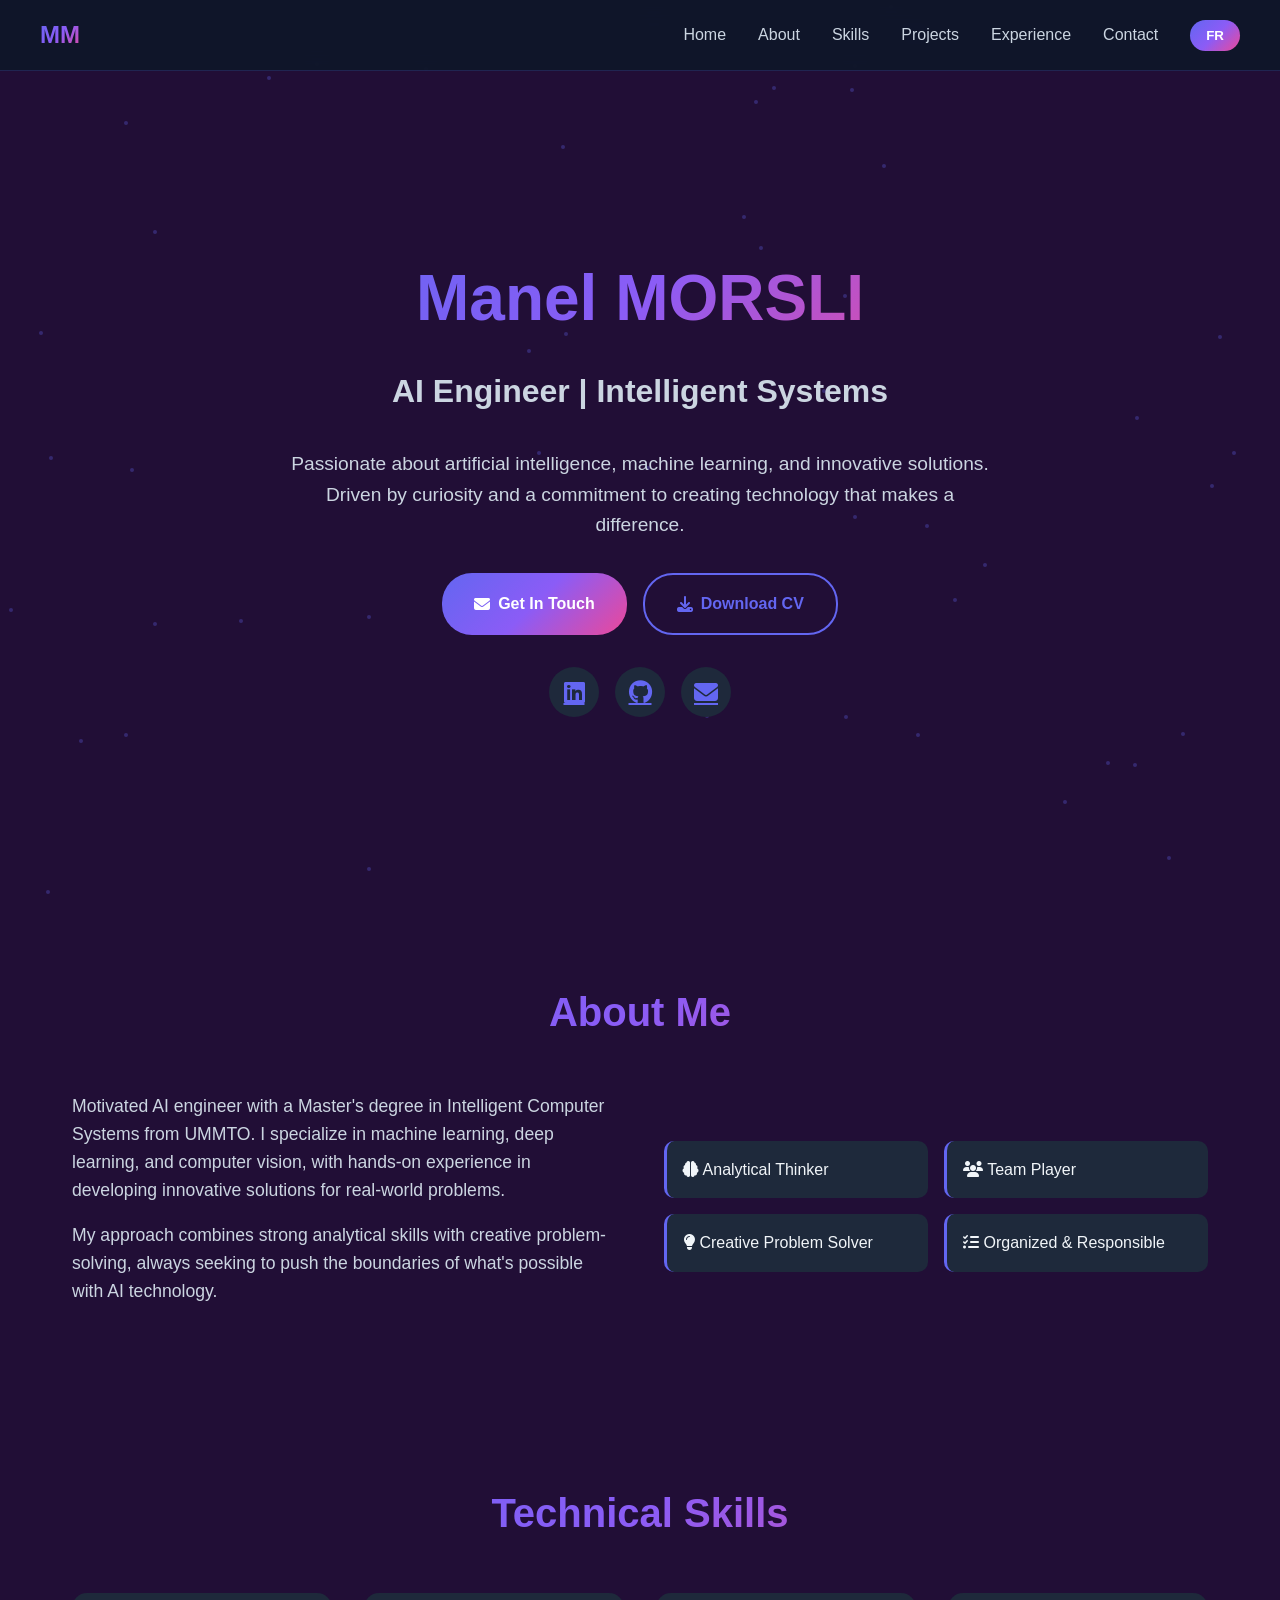
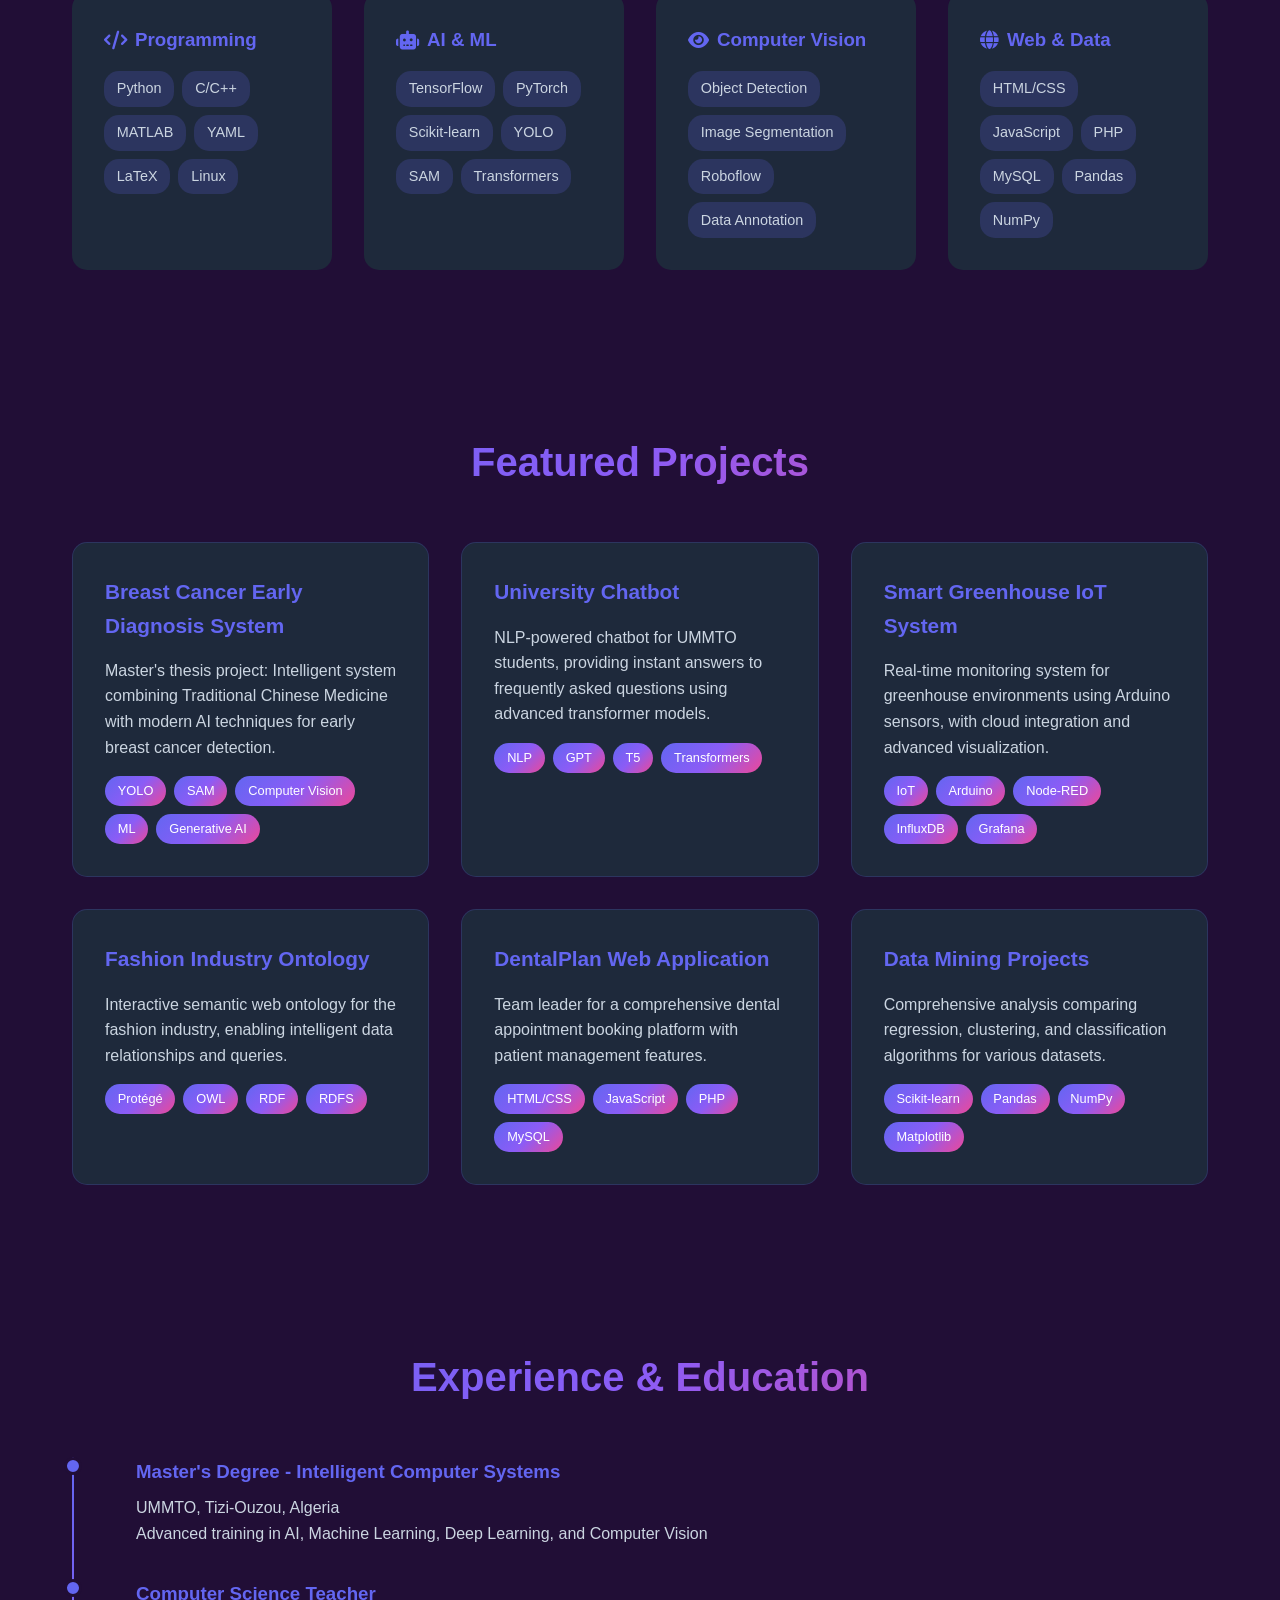
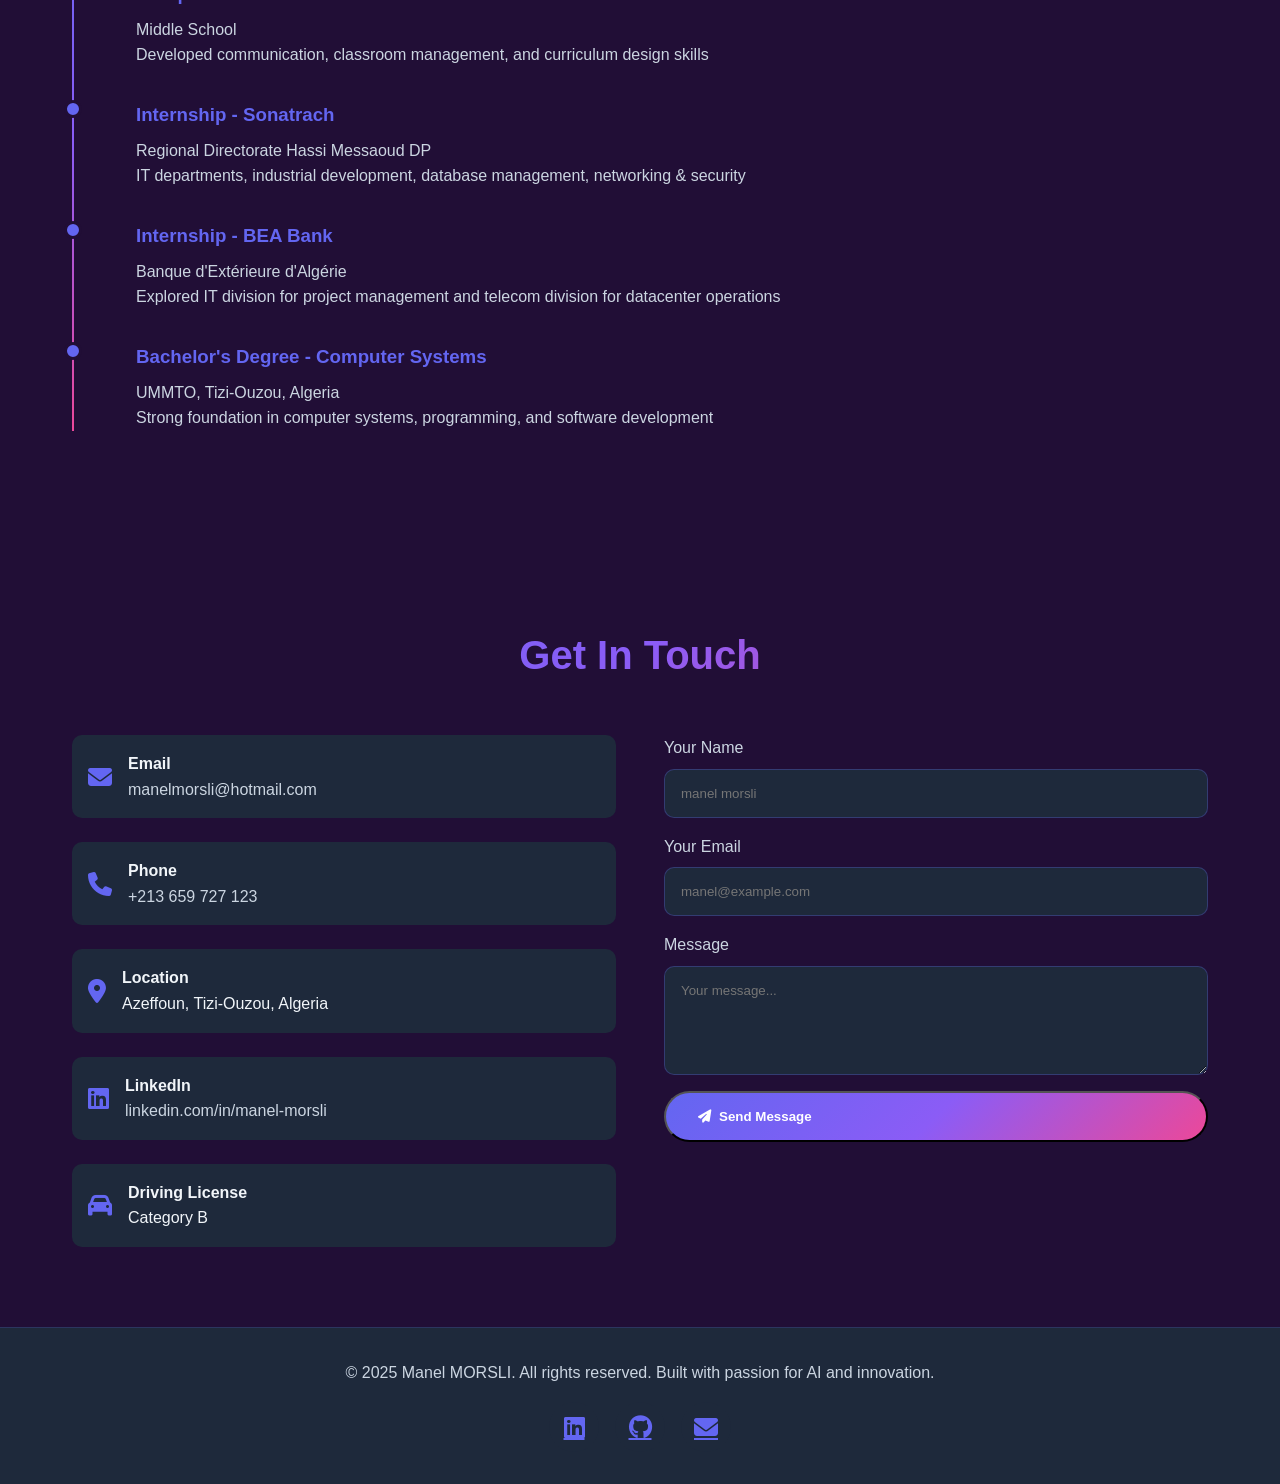
==== index.html @ 5f7b0eb7 "index.html" ====
<!DOCTYPE html>
<html lang="en">
<head>
    <meta charset="UTF-8">
    <meta name="viewport" content="width=device-width, initial-scale=1.0">
    <title>Manel MORSLI - AI Engineer Portfolio</title>
    <link href="https://cdnjs.cloudflare.com/ajax/libs/font-awesome/6.4.0/css/all.min.css" rel="stylesheet">
    <style>
        /* Variables CSS pour les couleurs et animations */
        :root {
            --primary-color: #6366f1;
            --secondary-color: #8b5cf6;
            --accent-color: #ec4899;
            --dark-bg: #210E36;
            --card-bg: #1e293b;
            --text-primary: #f1f5f9;
            --text-secondary: #cbd5e1;
            --gradient: linear-gradient(135deg, var(--primary-color), var(--secondary-color), var(--accent-color));
        }

        /* Reset et styles de base */
        * {
            margin: 0;
            padding: 0;
            box-sizing: border-box;
        }

        body {
            font-family: 'Segoe UI', Tahoma, Geneva, Verdana, sans-serif;
            background: var(--dark-bg);
            color: var(--text-primary);
            line-height: 1.6;
            overflow-x: hidden;
        }

        /* Particules d'arrière-plan animées */
        .particles {
            position: fixed;
            top: 0;
            left: 0;
            width: 100%;
            height: 100%;
            z-index: -1;
            opacity: 0.3;
        }

        .particle {
            position: absolute;
            width: 4px;
            height: 4px;
            background: var(--primary-color);
            border-radius: 50%;
            animation: float 20s infinite;
        }

        @keyframes float {
            0%, 100% { transform: translateY(0) translateX(0); opacity: 0; }
            10% { opacity: 1; }
            90% { opacity: 1; }
            100% { transform: translateY(-100vh) translateX(50px); opacity: 0; }
        }

        /* Navigation */
        nav {
            position: fixed;
            top: 0;
            width: 100%;
            background: rgba(15, 23, 42, 0.95);
            backdrop-filter: blur(10px);
            padding: 1rem 2rem;
            z-index: 1000;
            border-bottom: 1px solid rgba(99, 102, 241, 0.2);
        }

        .nav-container {
            max-width: 1200px;
            margin: 0 auto;
            display: flex;
            justify-content: space-between;
            align-items: center;
        }

        .logo {
            font-size: 1.5rem;
            font-weight: bold;
            background: var(--gradient);
            -webkit-background-clip: text;
            -webkit-text-fill-color: transparent;
            background-clip: text;
        }

        .nav-links {
            display: flex;
            gap: 2rem;
            align-items: center;
        }

        .nav-links a {
            color: var(--text-secondary);
            text-decoration: none;
            transition: color 0.3s;
            font-weight: 500;
        }

        .nav-links a:hover {
            color: var(--primary-color);
        }

        /* Bouton de changement de langue */
        .lang-switch {
            background: var(--gradient);
            border: none;
            padding: 0.5rem 1rem;
            border-radius: 20px;
            color: white;
            cursor: pointer;
            font-weight: bold;
            transition: transform 0.3s, box-shadow 0.3s;
        }

        .lang-switch:hover {
            transform: translateY(-2px);
            box-shadow: 0 5px 15px rgba(99, 102, 241, 0.4);
        }

        /* Section Hero */
        .hero {
            min-height: 100vh;
            display: flex;
            align-items: center;
            justify-content: center;
            padding: 6rem 2rem 2rem;
            position: relative;
        }

        .hero-content {
            max-width: 1200px;
            text-align: center;
            animation: fadeInUp 1s ease-out;
        }

        @keyframes fadeInUp {
            from {
                opacity: 0;
                transform: translateY(30px);
            }
            to {
                opacity: 1;
                transform: translateY(0);
            }
        }

        .hero h1 {
            font-size: 4rem;
            margin-bottom: 1rem;
            background: var(--gradient);
            -webkit-background-clip: text;
            -webkit-text-fill-color: transparent;
            background-clip: text;
        }

        .hero h2 {
            font-size: 2rem;
            color: var(--text-secondary);
            margin-bottom: 2rem;
        }

        .hero-description {
            font-size: 1.2rem;
            color: var(--text-secondary);
            max-width: 700px;
            margin: 0 auto 2rem;
        }

        .cta-buttons {
            display: flex;
            gap: 1rem;
            justify-content: center;
            flex-wrap: wrap;
        }

        .btn {
            padding: 1rem 2rem;
            border-radius: 30px;
            text-decoration: none;
            font-weight: bold;
            transition: all 0.3s;
            display: inline-flex;
            align-items: center;
            gap: 0.5rem;
        }

        .btn-primary {
            background: var(--gradient);
            color: white;
        }

        .btn-primary:hover {
            transform: translateY(-3px);
            box-shadow: 0 10px 25px rgba(99, 102, 241, 0.4);
        }

        .btn-secondary {
            border: 2px solid var(--primary-color);
            color: var(--primary-color);
        }

        .btn-secondary:hover {
            background: var(--primary-color);
            color: white;
        }

        .social-links {
            margin-top: 2rem;
            display: flex;
            gap: 1rem;
            justify-content: center;
        }

        .social-links a {
            width: 50px;
            height: 50px;
            border-radius: 50%;
            background: var(--card-bg);
            display: flex;
            align-items: center;
            justify-content: center;
            color: var(--primary-color);
            transition: all 0.3s;
            font-size: 1.5rem;
        }

        .social-links a:hover {
            background: var(--gradient);
            color: white;
            transform: translateY(-5px);
        }

        /* Sections communes */
        section {
            padding: 5rem 2rem;
            max-width: 1200px;
            margin: 0 auto;
        }

        .section-title {
            font-size: 2.5rem;
            margin-bottom: 3rem;
            text-align: center;
            background: var(--gradient);
            -webkit-background-clip: text;
            -webkit-text-fill-color: transparent;
            background-clip: text;
        }

        /* Section À propos */
        .about-content {
            display: grid;
            grid-template-columns: 1fr 1fr;
            gap: 3rem;
            align-items: center;
        }

        .about-text p {
            color: var(--text-secondary);
            margin-bottom: 1rem;
            font-size: 1.1rem;
        }

        .strengths-grid {
            display: grid;
            grid-template-columns: repeat(2, 1fr);
            gap: 1rem;
        }

        .strength-item {
            background: var(--card-bg);
            padding: 1rem;
            border-radius: 10px;
            border-left: 3px solid var(--primary-color);
            transition: all 0.3s;
        }

        .strength-item:hover {
            transform: translateX(10px);
            border-left-color: var(--accent-color);
        }

        /* Section Compétences */
        .skills-container {
            display: grid;
            grid-template-columns: repeat(auto-fit, minmax(250px, 1fr));
            gap: 2rem;
        }

        .skill-category {
            background: var(--card-bg);
            padding: 2rem;
            border-radius: 15px;
            transition: all 0.3s;
        }

        .skill-category:hover {
            transform: translateY(-10px);
            box-shadow: 0 10px 30px rgba(99, 102, 241, 0.3);
        }

        .skill-category h3 {
            color: var(--primary-color);
            margin-bottom: 1rem;
            display: flex;
            align-items: center;
            gap: 0.5rem;
        }

        .skill-list {
            display: flex;
            flex-wrap: wrap;
            gap: 0.5rem;
        }

        .skill-tag {
            background: rgba(99, 102, 241, 0.2);
            padding: 0.4rem 0.8rem;
            border-radius: 15px;
            font-size: 0.9rem;
            color: var(--text-secondary);
        }

        /* Section Projets */
        .projects-grid {
            display: grid;
            grid-template-columns: repeat(auto-fit, minmax(350px, 1fr));
            gap: 2rem;
        }

        .project-card {
            background: var(--card-bg);
            border-radius: 15px;
            padding: 2rem;
            transition: all 0.3s;
            border: 1px solid rgba(99, 102, 241, 0.2);
        }

        .project-card:hover {
            transform: translateY(-10px);
            box-shadow: 0 15px 40px rgba(99, 102, 241, 0.3);
            border-color: var(--primary-color);
        }

        .project-card h3 {
            color: var(--primary-color);
            margin-bottom: 1rem;
            font-size: 1.3rem;
        }

        .project-card p {
            color: var(--text-secondary);
            margin-bottom: 1rem;
        }

        .project-tags {
            display: flex;
            flex-wrap: wrap;
            gap: 0.5rem;
            margin-top: 1rem;
        }

        .project-tag {
            background: var(--gradient);
            padding: 0.3rem 0.8rem;
            border-radius: 15px;
            font-size: 0.8rem;
            color: white;
        }

        /* Section Expérience */
        .timeline {
            position: relative;
            padding-left: 2rem;
        }

        .timeline::before {
            content: '';
            position: absolute;
            left: 0;
            top: 0;
            height: 100%;
            width: 2px;
            background: var(--gradient);
        }

        .timeline-item {
            position: relative;
            margin-bottom: 2rem;
            padding-left: 2rem;
        }

        .timeline-item::before {
            content: '';
            position: absolute;
            left: -2.5rem;
            top: 0;
            width: 12px;
            height: 12px;
            border-radius: 50%;
            background: var(--primary-color);
            border: 3px solid var(--dark-bg);
        }

        .timeline-item h3 {
            color: var(--primary-color);
            margin-bottom: 0.5rem;
        }

        .timeline-item p {
            color: var(--text-secondary);
        }

        /* Section Contact */
        .contact-content {
            display: grid;
            grid-template-columns: 1fr 1fr;
            gap: 3rem;
        }

        .contact-info {
            display: flex;
            flex-direction: column;
            gap: 1.5rem;
        }

        .contact-item {
            display: flex;
            align-items: center;
            gap: 1rem;
            padding: 1rem;
            background: var(--card-bg);
            border-radius: 10px;
            transition: all 0.3s;
        }

        .contact-item:hover {
            transform: translateX(10px);
            background: rgba(99, 102, 241, 0.2);
        }

        .contact-item i {
            font-size: 1.5rem;
            color: var(--primary-color);
        }

        .contact-item a {
            color: var(--text-secondary);
            text-decoration: none;
        }

        .contact-form {
            display: flex;
            flex-direction: column;
            gap: 1rem;
        }

        .form-group {
            display: flex;
            flex-direction: column;
            gap: 0.5rem;
        }

        .form-group label {
            color: var(--text-secondary);
        }

        .form-group input,
        .form-group textarea {
            padding: 1rem;
            border-radius: 10px;
            border: 1px solid rgba(99, 102, 241, 0.3);
            background: var(--card-bg);
            color: var(--text-primary);
            font-family: inherit;
        }

        .form-group input:focus,
        .form-group textarea:focus {
            outline: none;
            border-color: var(--primary-color);
        }

        /* Footer */
        footer {
            background: var(--card-bg);
            padding: 2rem;
            text-align: center;
            color: var(--text-secondary);
            border-top: 1px solid rgba(99, 102, 241, 0.2);
        }

        /* Responsive */
        @media (max-width: 768px) {
            .hero h1 {
                font-size: 2.5rem;
            }

            .hero h2 {
                font-size: 1.5rem;
            }

            .about-content,
            .contact-content {
                grid-template-columns: 1fr;
            }

            .nav-links {
                display: none;
            }

            .projects-grid {
                grid-template-columns: 1fr;
            }

            .strengths-grid {
                grid-template-columns: 1fr;
            }
        }

        /* Animation de scroll */
        .fade-in {
            opacity: 0;
            transform: translateY(20px);
            transition: opacity 0.6s, transform 0.6s;
        }

        .fade-in.visible {
            opacity: 1;
            transform: translateY(0);
        }
    </style>
</head>
<body>
    <!-- Particules d'arrière-plan -->
    <div class="particles" id="particles"></div>

    <!-- Navigation -->
    <nav>
        <div class="nav-container">
            <div class="logo">MM</div>
            <div class="nav-links">
                <a href="#home" data-en="Home" data-fr="Accueil">Home</a>
                <a href="#about" data-en="About" data-fr="À propos">About</a>
                <a href="#skills" data-en="Skills" data-fr="Compétences">Skills</a>
                <a href="#projects" data-en="Projects" data-fr="Projets">Projects</a>
                <a href="#experience" data-en="Experience" data-fr="Expérience">Experience</a>
                <a href="#contact" data-en="Contact" data-fr="Contact">Contact</a>
                <button class="lang-switch" onclick="toggleLanguage()">FR</button>
            </div>
        </div>
    </nav>

    <!-- Section Hero -->
    <section class="hero" id="home">
        <div class="hero-content">
            <h1>Manel MORSLI</h1>
            <h2 data-en="AI Engineer | Intelligent Systems" data-fr="Ingénieure IA | Systèmes Intelligents">AI Engineer | Intelligent Systems</h2>
            <p class="hero-description" data-en="Passionate about artificial intelligence, machine learning, and innovative solutions. Driven by curiosity and a commitment to creating technology that makes a difference." data-fr="Passionnée par l'intelligence artificielle, l'apprentissage automatique et les solutions innovantes. Animée par la curiosité et l'engagement à créer une technologie qui fait la différence.">
                Passionate about artificial intelligence, machine learning, and innovative solutions. Driven by curiosity and a commitment to creating technology that makes a difference.
            </p>
            <div class="cta-buttons">
                <a href="#contact" class="btn btn-primary">
                    <i class="fas fa-envelope"></i>
                    <span data-en="Get In Touch" data-fr="Me Contacter">Get In Touch</span>
                </a>
                <a id="cv-download-btn" href="https://github.com/manelmorsli/manelmorsli.github.io/raw/main/Manel_MORSLI_En.pdf" target="_blank" class="btn btn-secondary" rel="noopener">
                    <i class="fas fa-download"></i>
                    <span data-en="Download CV" data-fr="Télécharger CV">Download CV</span>
                </a>
            </div>
            <div class="social-links">
                <a href="https://www.linkedin.com/in/manel-morsli" target="_blank"><i class="fab fa-linkedin"></i></a>
                <a href="https://github.com/manelmorsli" target="_blank"><i class="fab fa-github"></i></a>
                <a href="mailto:manelmorsli@hotmail.com"><i class="fas fa-envelope"></i></a>
            </div>
        </div>
    </section>

    <!-- Section À propos -->
    <section id="about" class="fade-in">
        <h2 class="section-title" data-en="About Me" data-fr="À Propos">About Me</h2>
        <div class="about-content">
            <div class="about-text">
                <p data-en="Motivated AI engineer with a Master's degree in Intelligent Computer Systems from UMMTO. I specialize in machine learning, deep learning, and computer vision, with hands-on experience in developing innovative solutions for real-world problems." data-fr="Ingénieure IA motivée avec un Master en Systèmes Informatiques Intelligents de l'UMMTO. Je me spécialise dans l'apprentissage automatique, l'apprentissage profond et la vision par ordinateur, avec une expérience pratique dans le développement de solutions innovantes pour des problèmes réels.">
                    Motivated AI engineer with a Master's degree in Intelligent Computer Systems from UMMTO. I specialize in machine learning, deep learning, and computer vision, with hands-on experience in developing innovative solutions for real-world problems.
                </p>
                <p data-en="My approach combines strong analytical skills with creative problem-solving, always seeking to push the boundaries of what's possible with AI technology." data-fr="Mon approche combine de solides compétences analytiques avec une résolution créative de problèmes, cherchant toujours à repousser les limites du possible avec la technologie IA.">
                    My approach combines strong analytical skills with creative problem-solving, always seeking to push the boundaries of what's possible with AI technology.
                </p>
            </div>
            <div class="strengths-grid">
                <div class="strength-item">
                    <i class="fas fa-brain"></i>
                    <span data-en="Analytical Thinker" data-fr="Pensée Analytique">Analytical Thinker</span>
                </div>
                <div class="strength-item">
                    <i class="fas fa-users"></i>
                    <span data-en="Team Player" data-fr="Esprit d'Équipe">Team Player</span>
                </div>
                <div class="strength-item">
                    <i class="fas fa-lightbulb"></i>
                    <span data-en="Creative Problem Solver" data-fr="Résolution Créative">Creative Problem Solver</span>
                </div>
                <div class="strength-item">
                    <i class="fas fa-tasks"></i>
                    <span data-en="Organized & Responsible" data-fr="Organisée & Responsable">Organized & Responsible</span>
                </div>
            </div>
        </div>
    </section>

    <!-- Section Compétences -->
    <section id="skills" class="fade-in">
        <h2 class="section-title" data-en="Technical Skills" data-fr="Compétences Techniques">Technical Skills</h2>
        <div class="skills-container">
            <div class="skill-category">
                <h3><i class="fas fa-code"></i> <span data-en="Programming" data-fr="Programmation">Programming</span></h3>
                <div class="skill-list">
                    <span class="skill-tag">Python</span>
                    <span class="skill-tag">C/C++</span>
                    <span class="skill-tag">MATLAB</span>
                    <span class="skill-tag">YAML</span>
                    <span class="skill-tag">LaTeX</span>
                    <span class="skill-tag">Linux</span>
                </div>
            </div>
            <div class="skill-category">
                <h3><i class="fas fa-robot"></i> <span data-en="AI & ML" data-fr="IA & ML">AI & ML</span></h3>
                <div class="skill-list">
                    <span class="skill-tag">TensorFlow</span>
                    <span class="skill-tag">PyTorch</span>
                    <span class="skill-tag">Scikit-learn</span>
                    <span class="skill-tag">YOLO</span>
                    <span class="skill-tag">SAM</span>
                    <span class="skill-tag">Transformers</span>
                </div>
            </div>
            <div class="skill-category">
                <h3><i class="fas fa-eye"></i> <span data-en="Computer Vision" data-fr="Vision par Ordinateur">Computer Vision</span></h3>
                <div class="skill-list">
                    <span class="skill-tag">Object Detection</span>
                    <span class="skill-tag">Image Segmentation</span>
                    <span class="skill-tag">Roboflow</span>
                    <span class="skill-tag">Data Annotation</span>
                </div>
            </div>
            <div class="skill-category">
                <h3><i class="fas fa-globe"></i> <span data-en="Web & Data" data-fr="Web & Données">Web & Data</span></h3>
                <div class="skill-list">
                    <span class="skill-tag">HTML/CSS</span>
                    <span class="skill-tag">JavaScript</span>
                    <span class="skill-tag">PHP</span>
                    <span class="skill-tag">MySQL</span>
                    <span class="skill-tag">Pandas</span>
                    <span class="skill-tag">NumPy</span>
                </div>
            </div>
        </div>
    </section>

    <!-- Section Projets -->
    <section id="projects" class="fade-in">
        <h2 class="section-title" data-en="Featured Projects" data-fr="Projets Principaux">Featured Projects</h2>
        <div class="projects-grid">
            <div class="project-card">
                <h3 data-en="Breast Cancer Early Diagnosis System" data-fr="Système de Diagnostic Précoce du Cancer du Sein">Breast Cancer Early Diagnosis System</h3>
                <p data-en="Master's thesis project: Intelligent system combining Traditional Chinese Medicine with modern AI techniques for early breast cancer detection." data-fr="Projet de thèse de Master : Système intelligent combinant la médecine traditionnelle chinoise avec des techniques d'IA modernes pour la détection précoce du cancer du sein.">
                    Master's thesis project: Intelligent system combining Traditional Chinese Medicine with modern AI techniques for early breast cancer detection.
                </p>
                <div class="project-tags">
                    <span class="project-tag">YOLO</span>
                    <span class="project-tag">SAM</span>
                    <span class="project-tag">Computer Vision</span>
                    <span class="project-tag">ML</span>
                    <span class="project-tag">Generative AI</span>
                </div>
            </div>
            <div class="project-card">
                <h3 data-en="University Chatbot" data-fr="Chatbot Universitaire">University Chatbot</h3>
                <p data-en="NLP-powered chatbot for UMMTO students, providing instant answers to frequently asked questions using advanced transformer models." data-fr="Chatbot alimenté par NLP pour les étudiants UMMTO, fournissant des réponses instantanées aux questions fréquentes en utilisant des modèles transformer avancés.">
                    NLP-powered chatbot for UMMTO students, providing instant answers to frequently asked questions using advanced transformer models.
                </p>
                <div class="project-tags">
                    <span class="project-tag">NLP</span>
                    <span class="project-tag">GPT</span>
                    <span class="project-tag">T5</span>
                    <span class="project-tag">Transformers</span>
                </div>
            </div>
            <div class="project-card">
                <h3 data-en="Smart Greenhouse IoT System" data-fr="Système IoT de Serre Intelligente">Smart Greenhouse IoT System</h3>
                <p data-en="Real-time monitoring system for greenhouse environments using Arduino sensors, with cloud integration and advanced visualization." data-fr="Système de surveillance en temps réel pour les environnements de serre utilisant des capteurs Arduino, avec intégration cloud et visualisation avancée.">
                    Real-time monitoring system for greenhouse environments using Arduino sensors, with cloud integration and advanced visualization.
                </p>
                <div class="project-tags">
                    <span class="project-tag">IoT</span>
                    <span class="project-tag">Arduino</span>
                    <span class="project-tag">Node-RED</span>
                    <span class="project-tag">InfluxDB</span>
                    <span class="project-tag">Grafana</span>
                </div>
            </div>
            <div class="project-card">
                <h3 data-en="Fashion Industry Ontology" data-fr="Ontologie de l'Industrie de la Mode">Fashion Industry Ontology</h3>
                <p data-en="Interactive semantic web ontology for the fashion industry, enabling intelligent data relationships and queries." data-fr="Ontologie web sémantique interactive pour l'industrie de la mode, permettant des relations et requêtes de données intelligentes.">
                    Interactive semantic web ontology for the fashion industry, enabling intelligent data relationships and queries.
                </p>
                <div class="project-tags">
                    <span class="project-tag">Protégé</span>
                    <span class="project-tag">OWL</span>
                    <span class="project-tag">RDF</span>
                    <span class="project-tag">RDFS</span>
                </div>
            </div>
            <div class="project-card">
                <h3 data-en="DentalPlan Web Application" data-fr="Application Web DentalPlan">DentalPlan Web Application</h3>
                <p data-en="Team leader for a comprehensive dental appointment booking platform with patient management features." data-fr="Chef d'équipe pour une plateforme complète de réservation de rendez-vous dentaires avec fonctionnalités de gestion des patients.">
                    Team leader for a comprehensive dental appointment booking platform with patient management features.
                </p>
                <div class="project-tags">
                    <span class="project-tag">HTML/CSS</span>
                    <span class="project-tag">JavaScript</span>
                    <span class="project-tag">PHP</span>
                    <span class="project-tag">MySQL</span>
                </div>
            </div>
            <div class="project-card">
                <h3 data-en="Data Mining Projects" data-fr="Projets de Data Mining">Data Mining Projects</h3>
                <p data-en="Comprehensive analysis comparing regression, clustering, and classification algorithms for various datasets." data-fr="Analyse complète comparant les algorithmes de régression, clustering et classification pour divers ensembles de données.">
                    Comprehensive analysis comparing regression, clustering, and classification algorithms for various datasets.
                </p>
                <div class="project-tags">
                    <span class="project-tag">Scikit-learn</span>
                    <span class="project-tag">Pandas</span>
                    <span class="project-tag">NumPy</span>
                    <span class="project-tag">Matplotlib</span>
                </div>
            </div>
        </div>
    </section>

    <!-- Section Expérience -->
    <section id="experience" class="fade-in">
        <h2 class="section-title" data-en="Experience & Education" data-fr="Expérience & Formation">Experience & Education</h2>
        <div class="timeline">
            <div class="timeline-item">
                <h3 data-en="Master's Degree - Intelligent Computer Systems" data-fr="Master - Systèmes Informatiques Intelligents">Master's Degree - Intelligent Computer Systems</h3>
                <p>UMMTO, Tizi-Ouzou, Algeria</p>
                <p data-en="Advanced training in AI, Machine Learning, Deep Learning, and Computer Vision" data-fr="Formation avancée en IA, Machine Learning, Deep Learning et Vision par Ordinateur">Advanced training in AI, Machine Learning, Deep Learning, and Computer Vision</p>
            </div>
            <div class="timeline-item">
                <h3 data-en="Computer Science Teacher" data-fr="Professeure d'Informatique">Computer Science Teacher</h3>
                <p data-en="Middle School" data-fr="Collège">Middle School</p>
                <p data-en="Developed communication, classroom management, and curriculum design skills" data-fr="Développement des compétences en communication, gestion de classe et conception de programmes">Developed communication, classroom management, and curriculum design skills</p>
            </div>
            <div class="timeline-item">
                <h3 data-en="Internship - Sonatrach" data-fr="Stage - Sonatrach">Internship - Sonatrach</h3>
                <p data-en="Regional Directorate Hassi Messaoud DP" data-fr="Direction Régionale Hassi Messaoud DP">Regional Directorate Hassi Messaoud DP</p>
                <p data-en="IT departments, industrial development, database management, networking & security" data-fr="Départements IT, développement industriel, gestion de bases de données, réseaux et sécurité">IT departments, industrial development, database management, networking & security</p>
            </div>
            <div class="timeline-item">
                <h3 data-en="Internship - BEA Bank" data-fr="Stage - Banque BEA">Internship - BEA Bank</h3>
                <p data-en="Banque d'Extérieure d'Algérie" data-fr="Banque d'Extérieure d'Algérie">Banque d'Extérieure d'Algérie</p>
                <p data-en="Explored IT division for project management and telecom division for datacenter operations" data-fr="Exploration de la division IT pour la gestion de projets et de la division télécom pour les opérations datacenter">Explored IT division for project management and telecom division for datacenter operations</p>
            </div>
            <div class="timeline-item">
                <h3 data-en="Bachelor's Degree - Computer Systems" data-fr="Licence - Systèmes Informatiques">Bachelor's Degree - Computer Systems</h3>
                <p>UMMTO, Tizi-Ouzou, Algeria</p>
                <p data-en="Strong foundation in computer systems, programming, and software development" data-fr="Solide formation en systèmes informatiques, programmation et développement logiciel">Strong foundation in computer systems, programming, and software development</p>
            </div>
        </div>
    </section>

    <!-- Section Contact -->
    <section id="contact" class="fade-in">
        <h2 class="section-title" data-en="Get In Touch" data-fr="Contactez-Moi">Get In Touch</h2>
        <div class="contact-content">
            <div class="contact-info">
                <div class="contact-item">
                    <i class="fas fa-envelope"></i>
                    <div>
                        <h4 data-en="Email" data-fr="Email">Email</h4>
                        <a href="mailto:manelmorsli@hotmail.com">manelmorsli@hotmail.com</a>
                    </div>
                </div>
                <div class="contact-item">
                    <i class="fas fa-phone"></i>
                    <div>
                        <h4 data-en="Phone" data-fr="Téléphone">Phone</h4>
                        <a href="tel:+213659727123">+213 659 727 123</a>
                    </div>
                </div>
                <div class="contact-item">
                    <i class="fas fa-map-marker-alt"></i>
                    <div>
                        <h4 data-en="Location" data-fr="Localisation">Location</h4>
                        <p>Azeffoun, Tizi-Ouzou, Algeria</p>
                    </div>
                </div>
                <div class="contact-item">
                    <i class="fab fa-linkedin"></i>
                    <div>
                        <h4>LinkedIn</h4>
                        <a href="https://www.linkedin.com/in/manel-morsli" target="_blank">linkedin.com/in/manel-morsli</a>
                    </div>
                </div>
                <div class="contact-item">
                    <i class="fas fa-car"></i>
                    <div>
                        <h4 data-en="Driving License" data-fr="Permis de Conduire">Driving License</h4>
                        <p data-en="Category B" data-fr="Catégorie B">Category B</p>
                    </div>
                </div>
            </div>
            <div class="contact-form">
                <div class="form-group">
                    <label for="name" data-en="Your Name" data-fr="Votre Nom">Your Name</label>
                    <input type="text" id="name" placeholder="manel morsli">
                </div>
                <div class="form-group">
                    <label for="email" data-en="Your Email" data-fr="Votre Email">Your Email</label>
                    <input type="email" id="email" placeholder="manel@example.com">
                </div>
                <div class="form-group">
                    <label for="message" data-en="Message" data-fr="Message">Message</label>
                    <textarea id="message" rows="5" placeholder="Your message..."></textarea>
                </div>
                <button class="btn btn-primary" onclick="sendMessage()">
                    <i class="fas fa-paper-plane"></i>
                    <span data-en="Send Message" data-fr="Envoyer">Send Message</span>
                </button>
            </div>
        </div>
    </section>

    <!-- Footer -->
    <footer>
        <p data-en="© 2025 Manel MORSLI. All rights reserved." data-fr="© 2025 Manel MORSLI. Tous droits réservés.">
            © 2025 Manel MORSLI. All rights reserved. Built with passion for AI and innovation.
        </p>
        <div class="social-links" style="margin-top: 1rem;">
            <a href="https://www.linkedin.com/in/manel-morsli" target="_blank"><i class="fab fa-linkedin"></i></a>
            <a href="https://github.com/manelmorsli" target="_blank"><i class="fab fa-github"></i></a>
            <a href="mailto:manelmorsli@hotmail.com"><i class="fas fa-envelope"></i></a>
        </div>
    </footer>

    <script>
        // Variable pour stocker la langue actuelle (EN par défaut)
        let currentLang = 'en';

        // Fonction pour créer les particules animées en arrière-plan
        function createParticles() {
            const particlesContainer = document.getElementById('particles');
            const particleCount = 50; // Nombre de particules

            for (let i = 0; i < particleCount; i++) {
                const particle = document.createElement('div');
                particle.className = 'particle';
                
                // Position aléatoire sur l'écran
                particle.style.left = Math.random() * 100 + '%';
                particle.style.top = Math.random() * 100 + '%';
                
                // Délai d'animation aléatoire pour un effet plus naturel
                particle.style.animationDelay = Math.random() * 20 + 's';
                particle.style.animationDuration = (15 + Math.random() * 10) + 's';
                
                particlesContainer.appendChild(particle);
            }
        }

        // Fonction pour basculer entre français et anglais
        function toggleLanguage() {
            const btn = document.querySelector('.lang-switch');
            
            // Changer la langue actuelle
            currentLang = currentLang === 'en' ? 'fr' : 'en';
            btn.textContent = currentLang === 'en' ? 'FR' : 'EN';
            
            // Sélectionner tous les éléments avec des attributs data-en et data-fr
            const elements = document.querySelectorAll('[data-en][data-fr]');
            
            // Parcourir et mettre à jour le texte de chaque élément
            elements.forEach(el => {
                const text = currentLang === 'en' ? el.getAttribute('data-en') : el.getAttribute('data-fr');
                
                // Vérifier si l'élément contient du texte direct ou des enfants
                if (el.childNodes.length === 1 && el.childNodes[0].nodeType === 3) {
                    el.textContent = text;
                } else {
                    // Pour les éléments avec des enfants (comme les icônes), mettre à jour uniquement le texte
                    const textNode = Array.from(el.childNodes).find(node => node.nodeType === 3);
                    if (textNode) {
                        textNode.textContent = text;
                    } else {
                        el.innerHTML = text;
                    }
                }
            });
        
            // --- AJOUT POUR CHANGER LE LIEN DU CV ---
            const cvBtn = document.getElementById('cv-download-btn'); 
            if (cvBtn) {
                if (currentLang === 'en') {
                    cvBtn.href = "https://github.com/manelmorsli/manelmorsli.github.io/raw/main/Manel_MORSLI_En.pdf";
                } else {
                    cvBtn.href = "https://github.com/manelmorsli/manelmorsli.github.io/raw/main/Manel_MORSLI_Fr.pdf";
                }
            }
        }

        // Fonction d'intersection observer pour les animations au scroll
        function observeElements() {
            const options = {
                threshold: 0.1, // Déclencher quand 10% de l'élément est visible
                rootMargin: '0px 0px -50px 0px'
            };

            const observer = new IntersectionObserver((entries) => {
                entries.forEach(entry => {
                    if (entry.isIntersecting) {
                        entry.target.classList.add('visible');
                    }
                });
            }, options);

            // Observer tous les éléments avec la classe fade-in
            document.querySelectorAll('.fade-in').forEach(el => {
                observer.observe(el);
            });
        }

        // Fonction pour le scroll fluide
        function smoothScroll() {
            document.querySelectorAll('a[href^="#"]').forEach(anchor => {
                anchor.addEventListener('click', function (e) {
                    e.preventDefault();
                    const target = document.querySelector(this.getAttribute('href'));
                    
                    if (target) {
                        target.scrollIntoView({
                            behavior: 'smooth',
                            block: 'start'
                        });
                    }
                });
            });
        }

        // Fonction pour envoyer un message (simulation)
        function sendMessage() {
            const name = document.getElementById('name').value;
            const email = document.getElementById('email').value;
            const message = document.getElementById('message').value;

            // Validation simple
            if (!name || !email || !message) {
                alert(currentLang === 'en' 
                    ? 'Please fill in all fields' 
                    : 'Veuillez remplir tous les champs');
                return;
            }

            // Validation email
            const emailRegex = /^[^\s@]+@[^\s@]+\.[^\s@]+$/;
            if (!emailRegex.test(email)) {
                alert(currentLang === 'en' 
                    ? 'Please enter a valid email address' 
                    : 'Veuillez entrer une adresse email valide');
                return;
            }

            // Créer le lien mailto avec les informations
            const subject = encodeURIComponent(`Portfolio Contact from ${name}`);
            const body = encodeURIComponent(`Name: ${name}\nEmail: ${email}\n\nMessage:\n${message}`);
            const mailtoLink = `mailto:manelmorsli@hotmail.com?subject=${subject}&body=${body}`;
            
            // Ouvrir le client email
            window.location.href = mailtoLink;

            // Message de confirmation
            alert(currentLang === 'en' 
                ? 'Your email client will open. Thank you for reaching out!' 
                : 'Votre client email va s\'ouvrir. Merci de m\'avoir contacté !');
        }

        // Effet de parallaxe sur le hero
        function parallaxEffect() {
            window.addEventListener('scroll', () => {
                const scrolled = window.pageYOffset;
                const hero = document.querySelector('.hero-content');
                
                if (hero && scrolled < window.innerHeight) {
                    hero.style.transform = `translateY(${scrolled * 0.5}px)`;
                    hero.style.opacity = 1 - (scrolled / window.innerHeight);
                }
            });
        }

        // Fonction pour afficher la navigation au scroll
        function navbarScroll() {
            const nav = document.querySelector('nav');
            let lastScroll = 0;

            window.addEventListener('scroll', () => {
                const currentScroll = window.pageYOffset;

                if (currentScroll <= 0) {
                    nav.style.boxShadow = 'none';
                } else {
                    nav.style.boxShadow = '0 2px 10px rgba(0,0,0,0.3)';
                }

                lastScroll = currentScroll;
            });
        }

        // Initialisation au chargement de la page
        document.addEventListener('DOMContentLoaded', () => {
            createParticles();      // Créer les particules animées
            observeElements();      // Activer les animations au scroll
            smoothScroll();         // Activer le scroll fluide
            parallaxEffect();       // Activer l'effet parallaxe
            navbarScroll();         // Gérer l'apparence de la navbar au scroll
        });

        // Animation du curseur personnalisé (optionnel)
        document.addEventListener('mousemove', (e) => {
            // Effet subtil de suivi du curseur sur les cartes
            const cards = document.querySelectorAll('.project-card, .skill-category');
            
            cards.forEach(card => {
                const rect = card.getBoundingClientRect();
                const x = e.clientX - rect.left;
                const y = e.clientY - rect.top;

                if (x >= 0 && x <= rect.width && y >= 0 && y <= rect.height) {
                    const centerX = rect.width / 2;
                    const centerY = rect.height / 2;
                    const rotateX = (y - centerY) / 20;
                    const rotateY = (centerX - x) / 20;

                    card.style.transform = `perspective(1000px) rotateX(${rotateX}deg) rotateY(${rotateY}deg) translateY(-10px)`;
                }
            });
        });

        // Réinitialiser la transformation des cartes quand la souris quitte
        document.addEventListener('mouseout', (e) => {
            if (!e.relatedTarget) {
                const cards = document.querySelectorAll('.project-card, .skill-category');
                cards.forEach(card => {
                    card.style.transform = '';
                });
            }
        });
    </script>
</body>
</html>
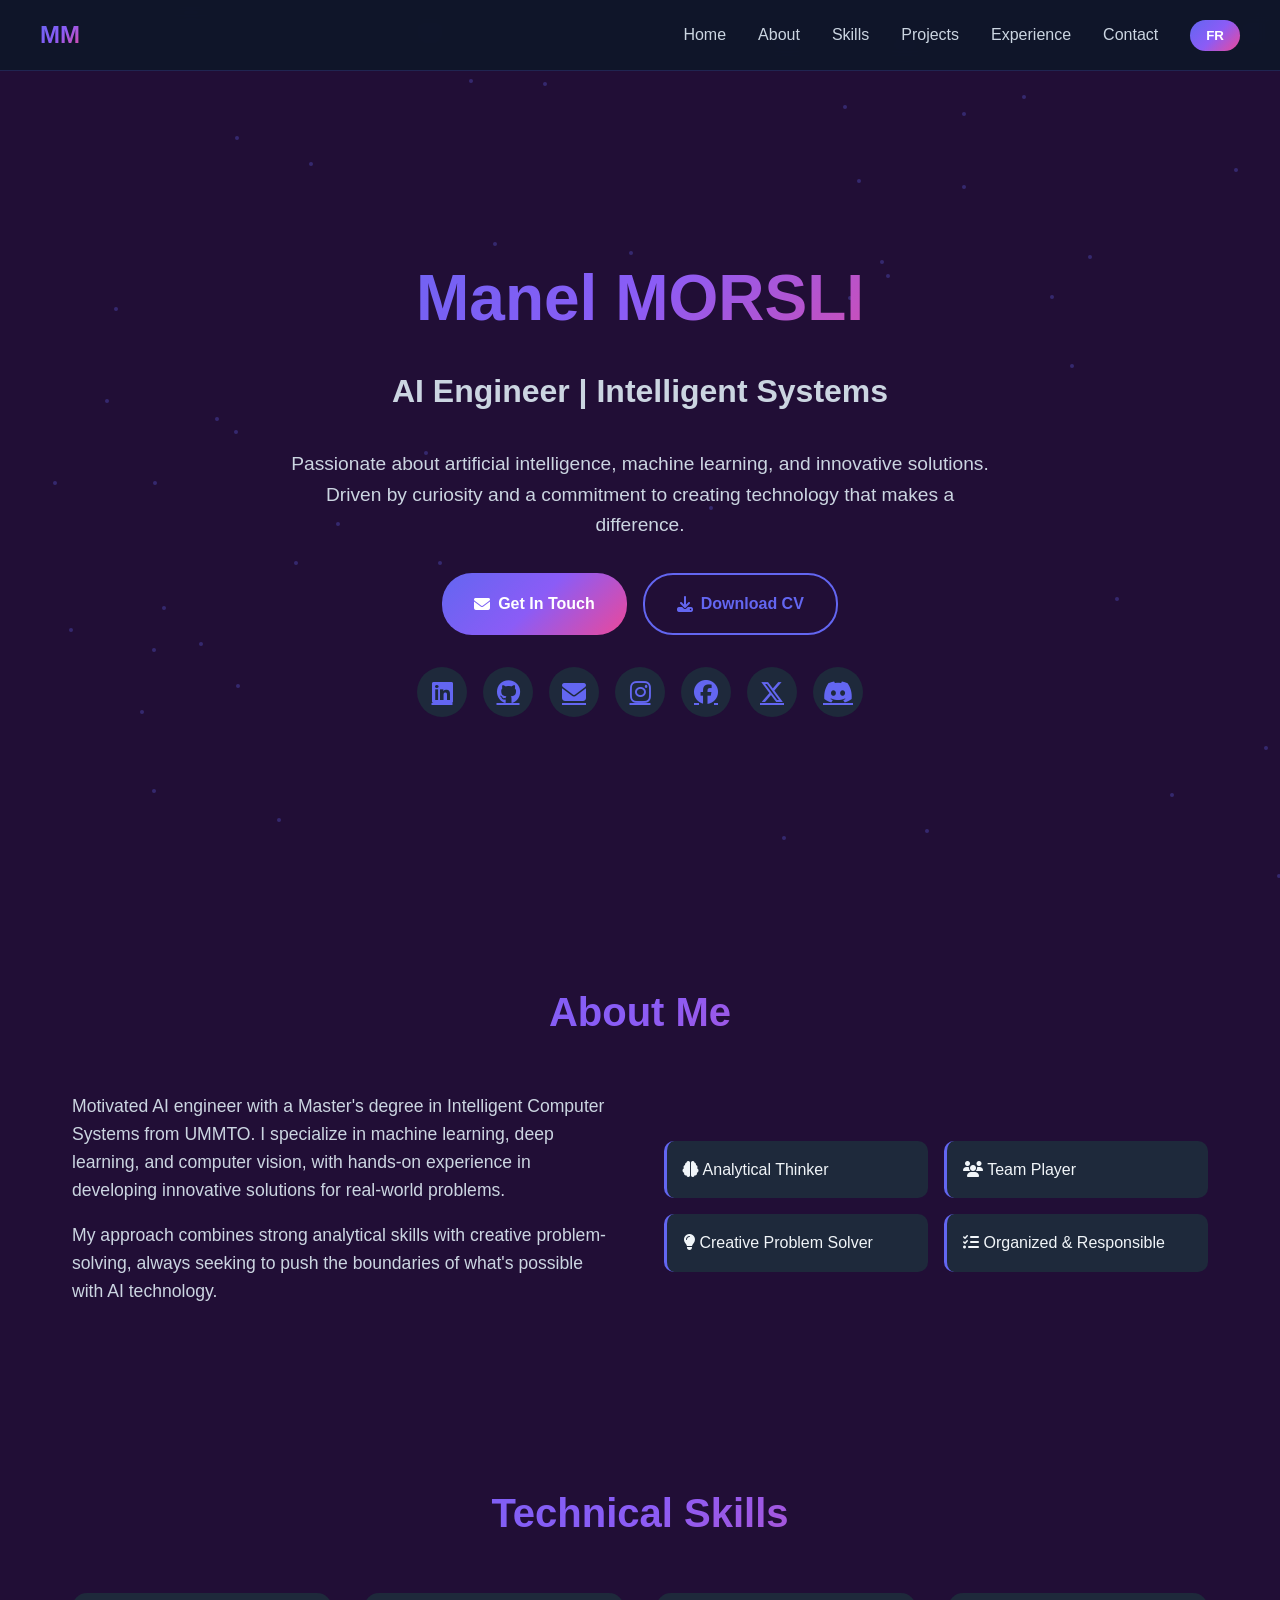
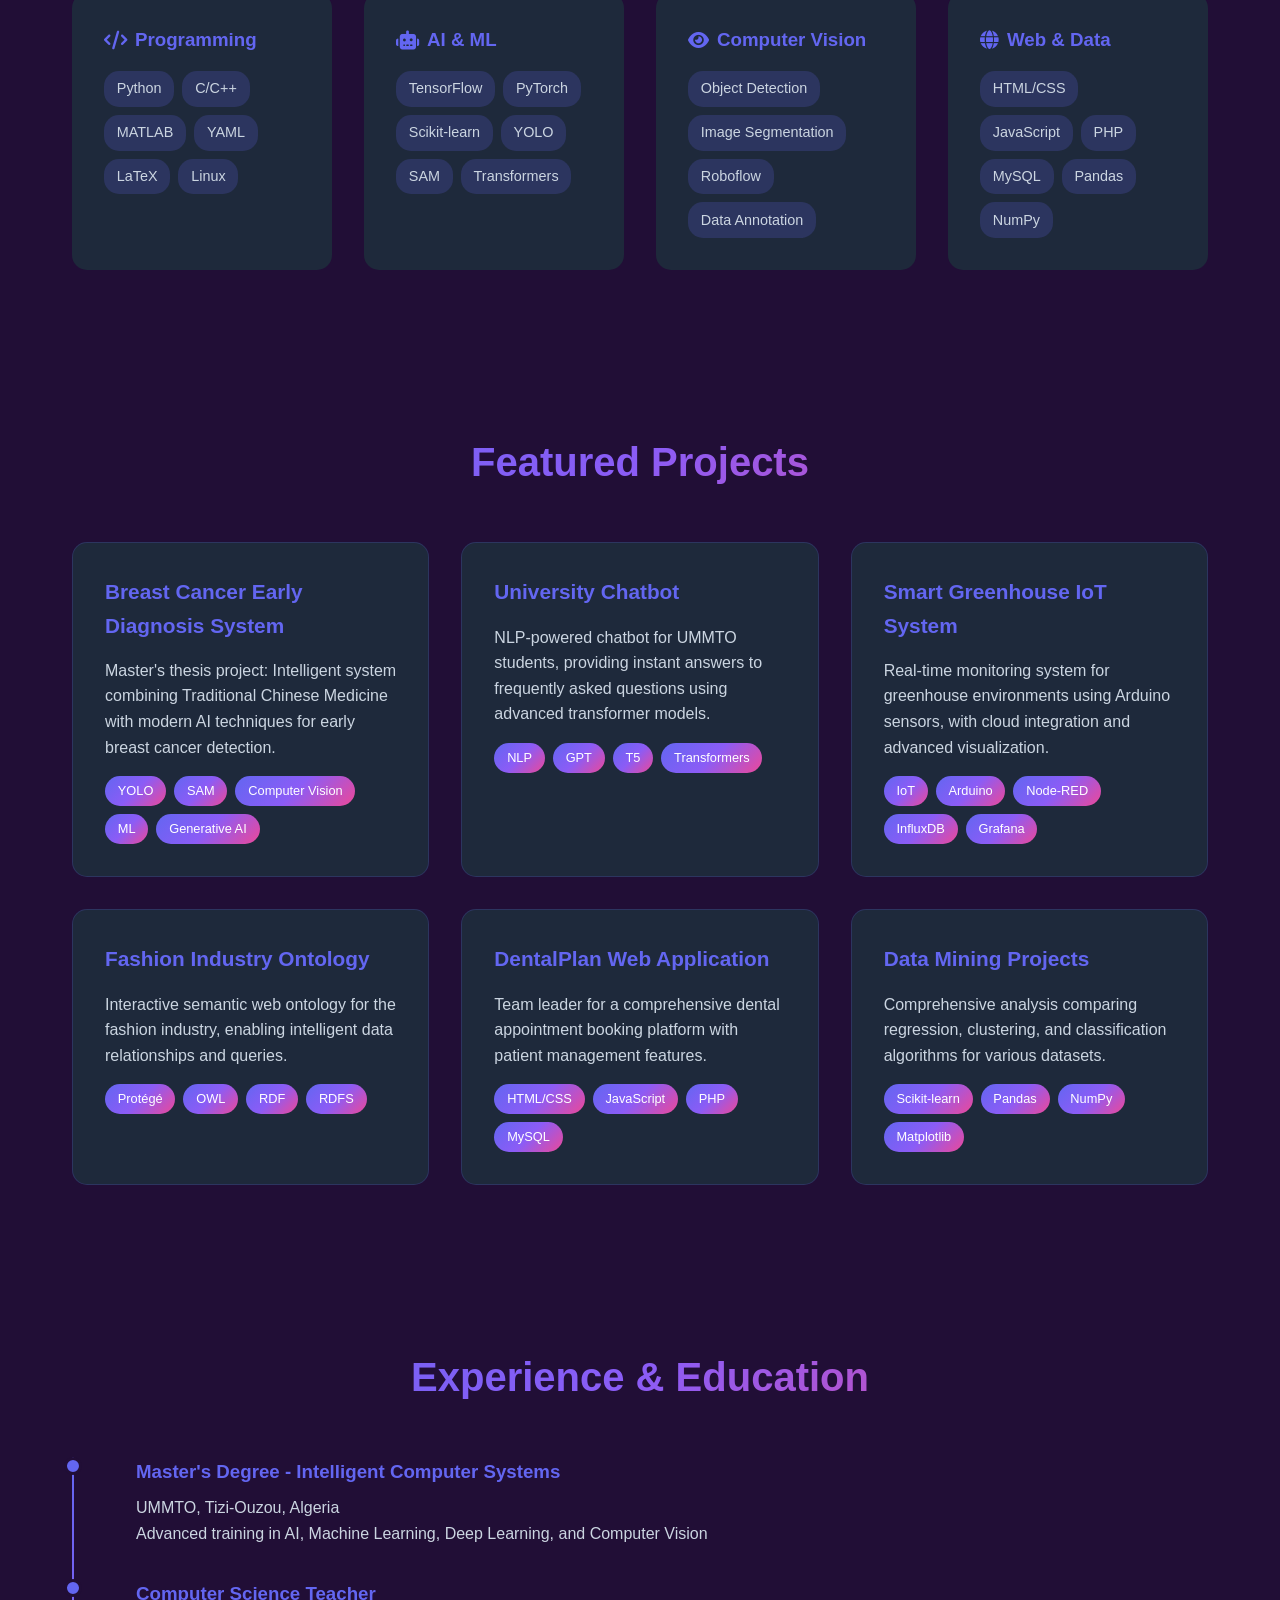
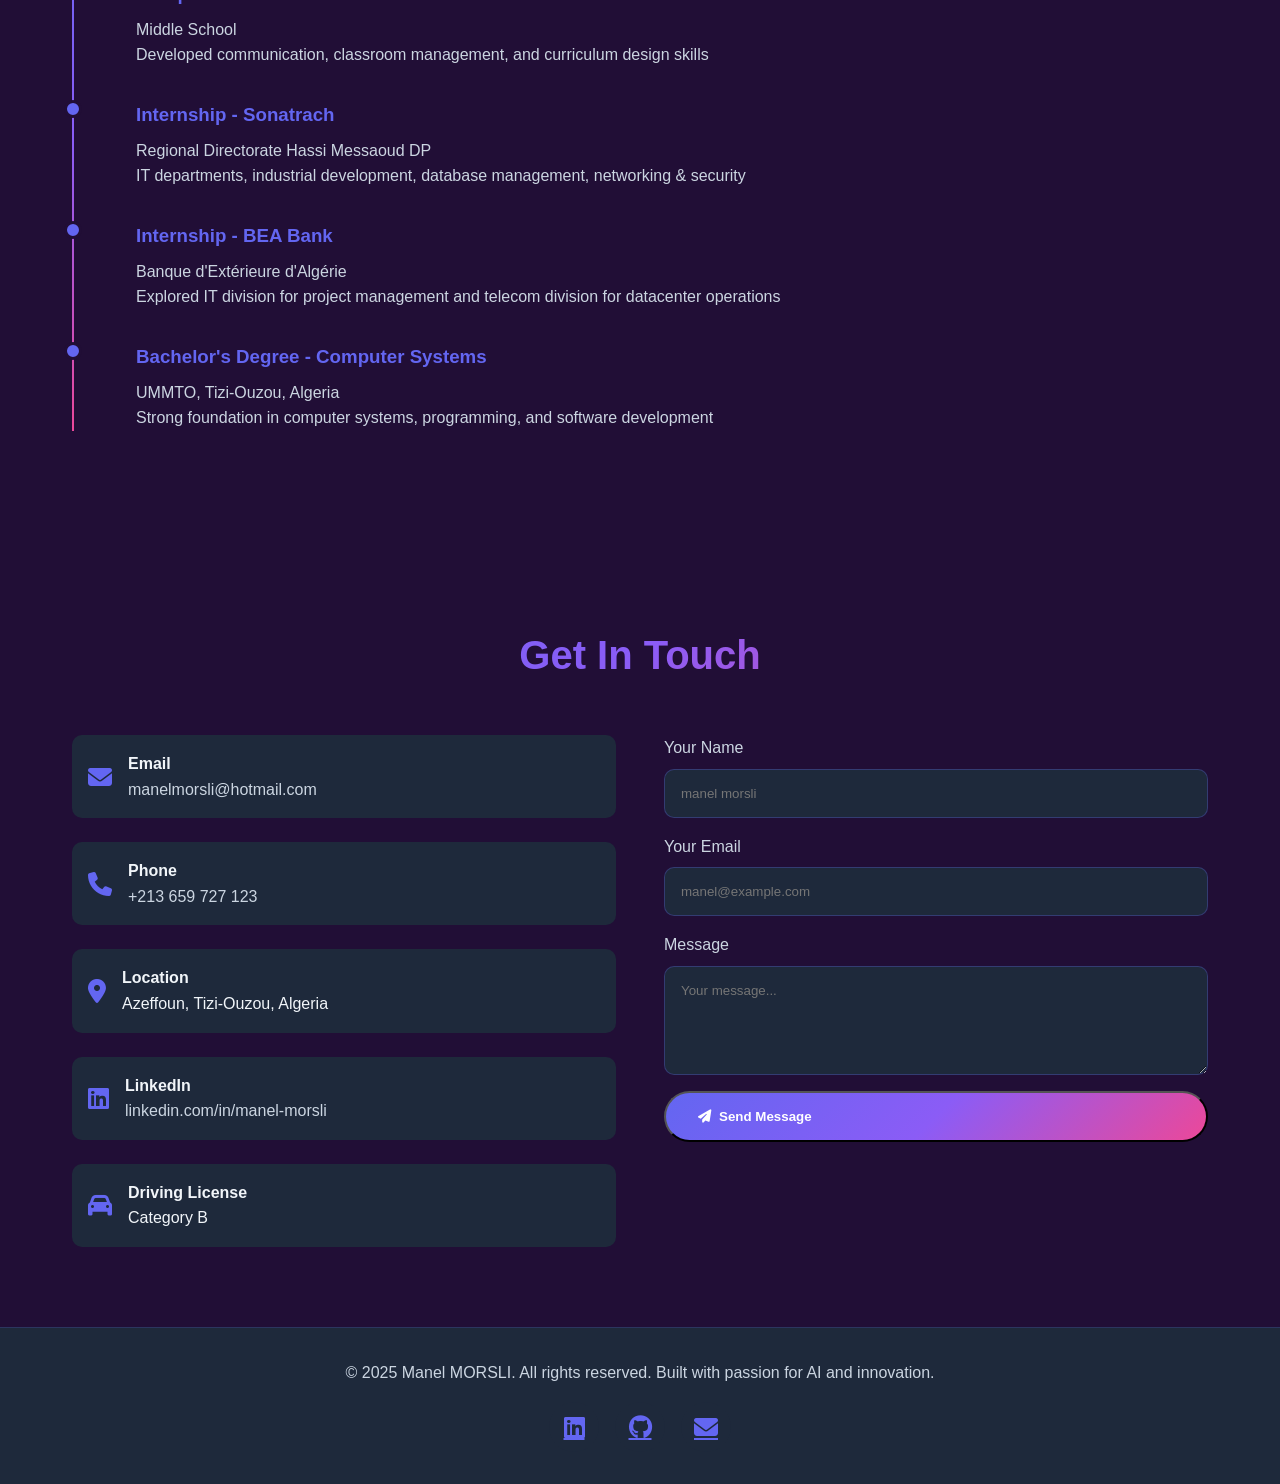
==== commit 76fa2e42: "index.html" ====
--- a/index.html
+++ b/index.html
@@ -576,9 +576,13 @@
                 </a>
             </div>
             <div class="social-links">
-                <a href="https://www.linkedin.com/in/manel-morsli" target="_blank"><i class="fab fa-linkedin"></i></a>
-                <a href="https://github.com/manelmorsli" target="_blank"><i class="fab fa-github"></i></a>
-                <a href="mailto:manelmorsli@hotmail.com"><i class="fas fa-envelope"></i></a>
+                <a href="https://www.linkedin.com/in/manel-morsli" target="_blank" title="LinkedIn"><i class="fab fa-linkedin"></i></a>
+                <a href="https://github.com/manelmorsli" target="_blank" title="GitHub"><i class="fab fa-github"></i></a>
+                <a href="mailto:manelmorsli@hotmail.com" title="Email"><i class="fas fa-envelope"></i></a>
+                <a href="https://www.instagram.com/manelmorsli2025/" target="_blank" title="Instagram"><i class="fab fa-instagram"></i></a>
+                <a href="https://www.facebook.com/profile.php?id=61581943311243" target="_blank" title="Facebook"><i class="fab fa-facebook"></i></a>
+                <a href="https://x.com/ManelMorsli" target="_blank" title="X (Twitter)"><i class="fab fa-x-twitter"></i></a>
+                <a href="https://discord.com/users/manel_03018" target="_blank" title="Discord"><i class="fab fa-discord"></i></a>
             </div>
         </div>
     </section>
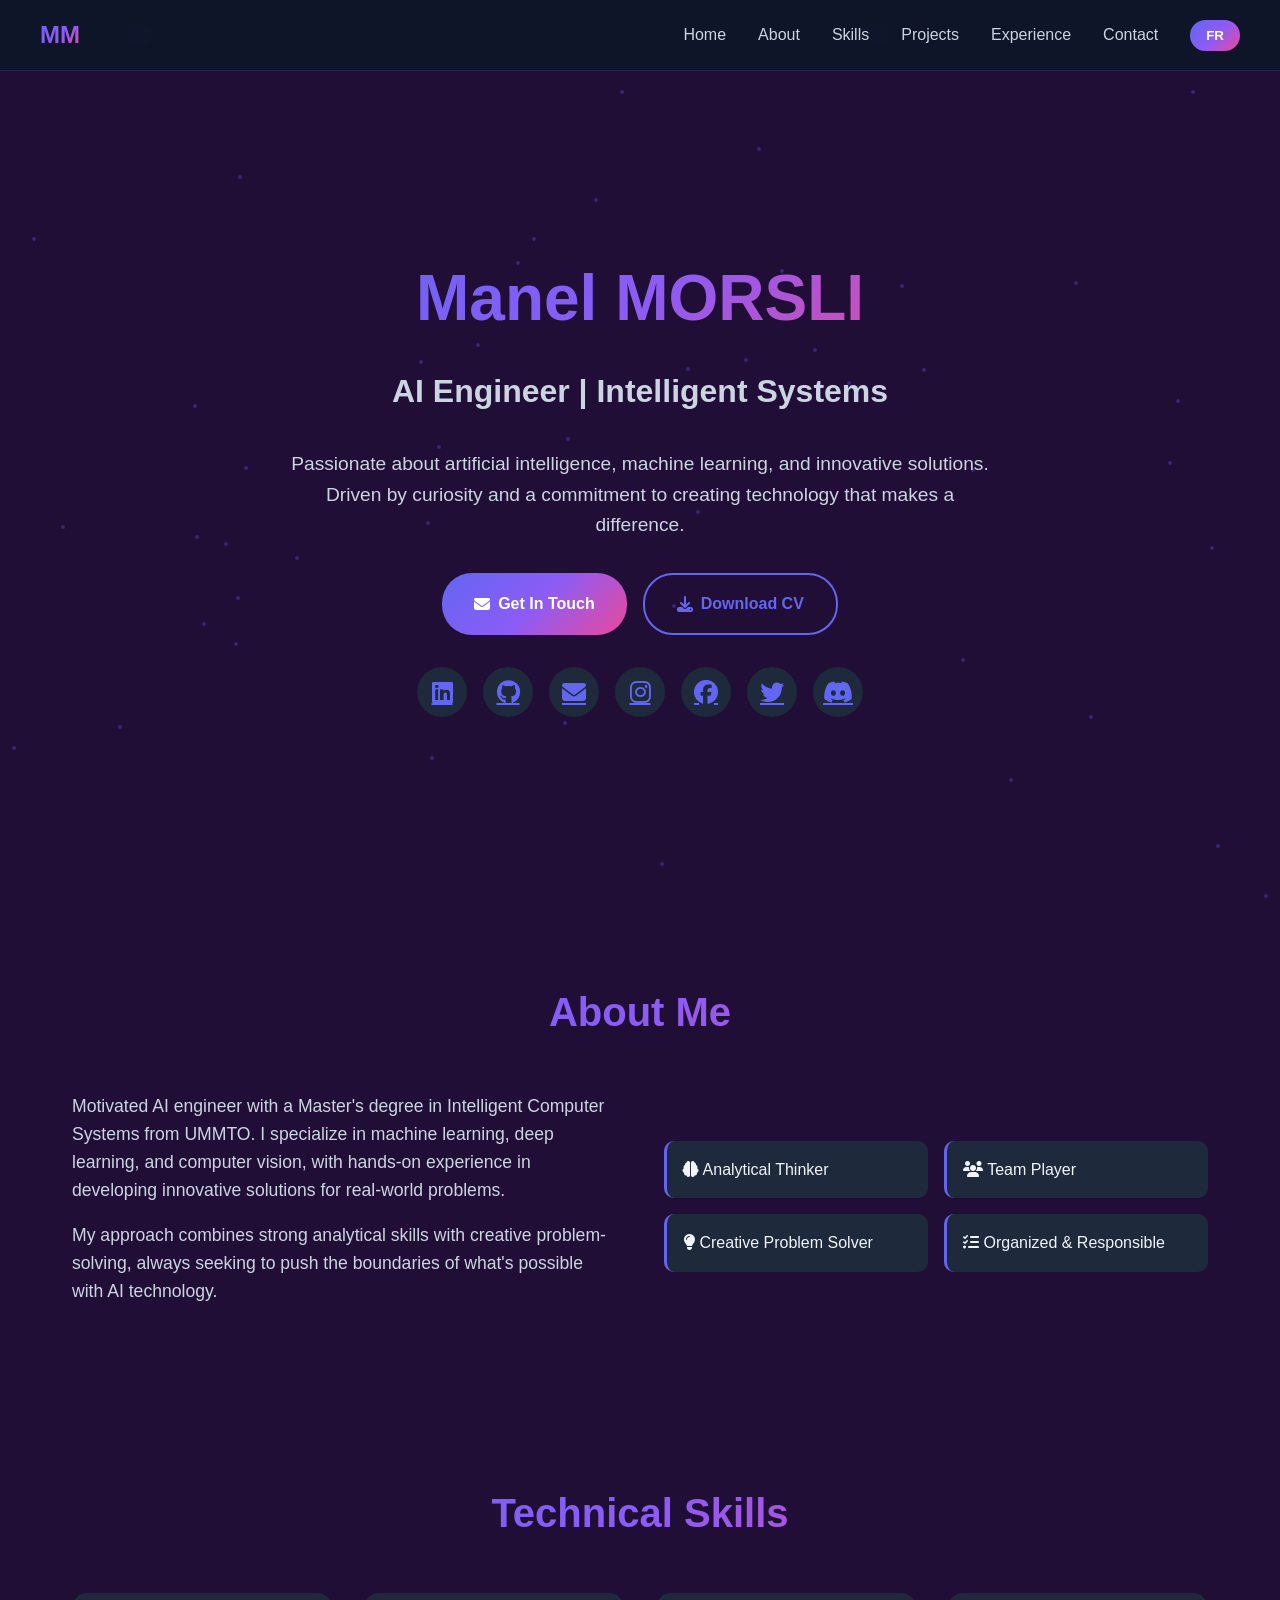
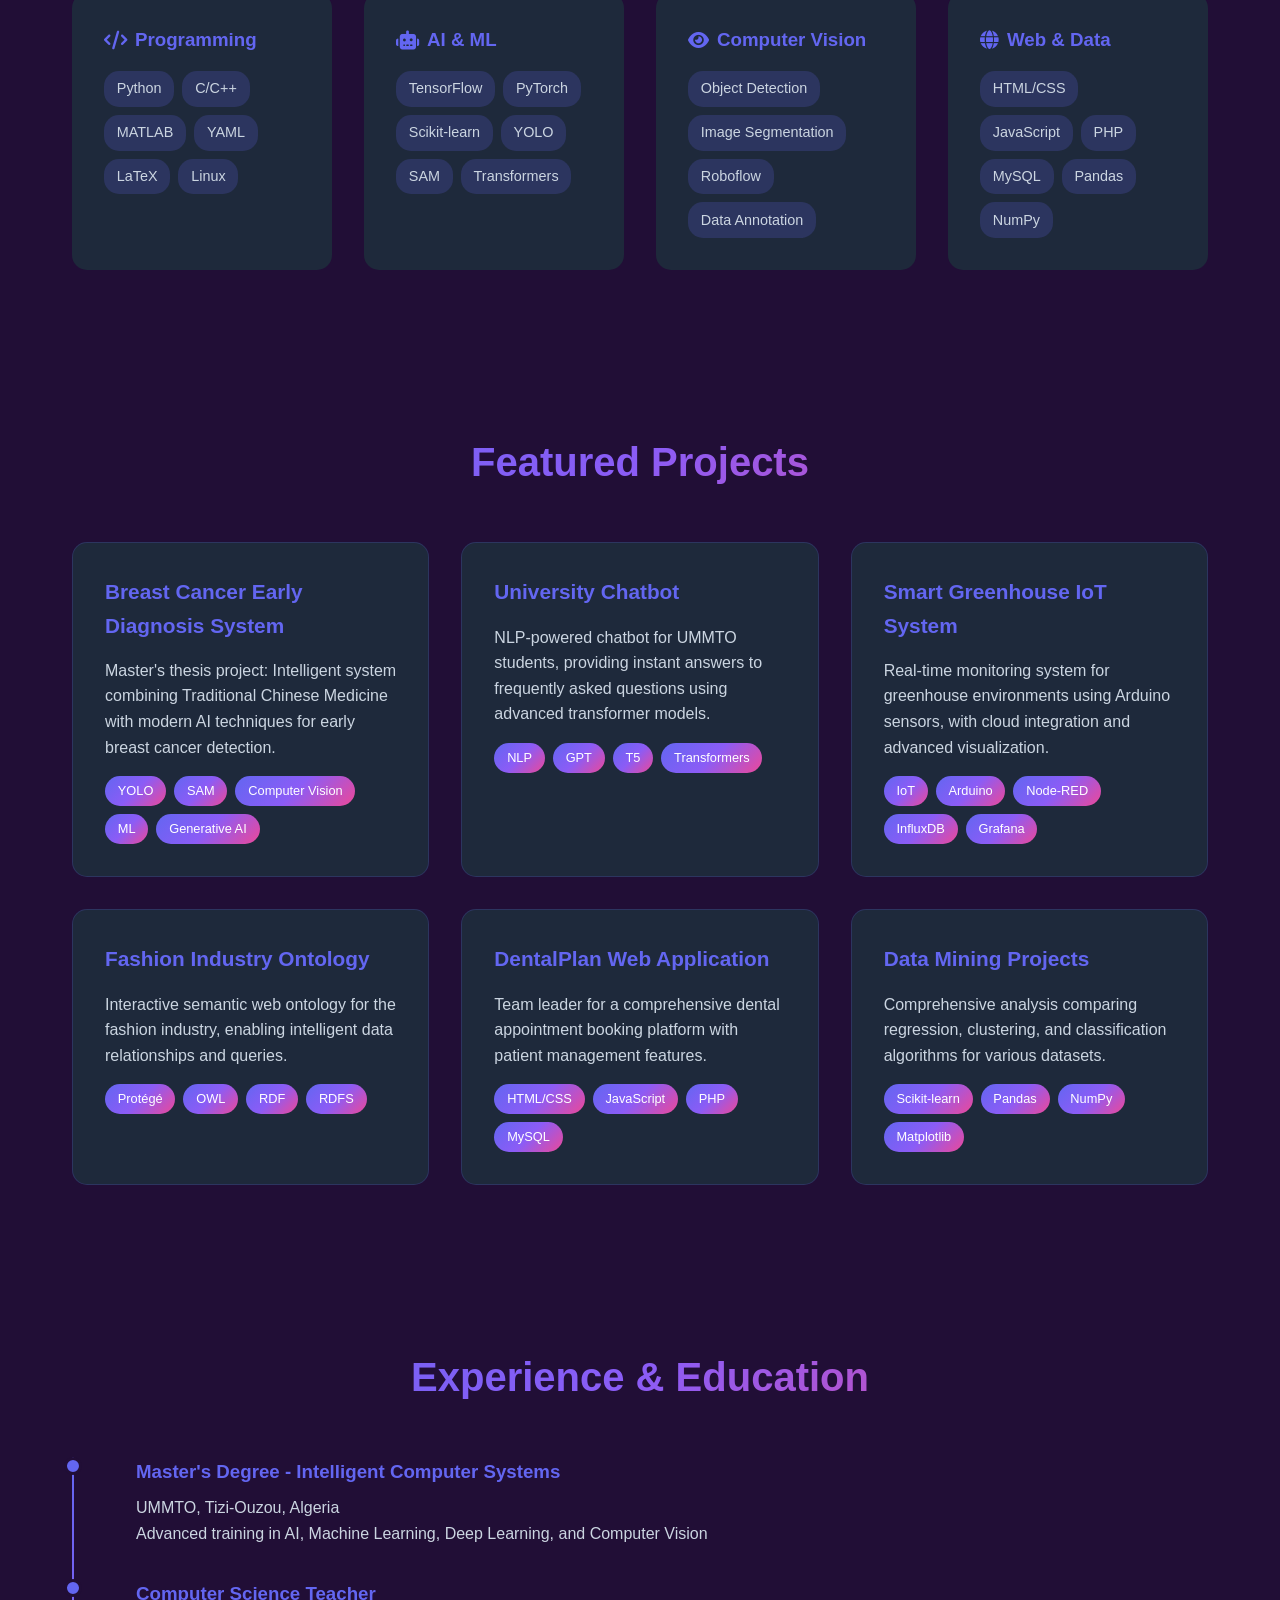
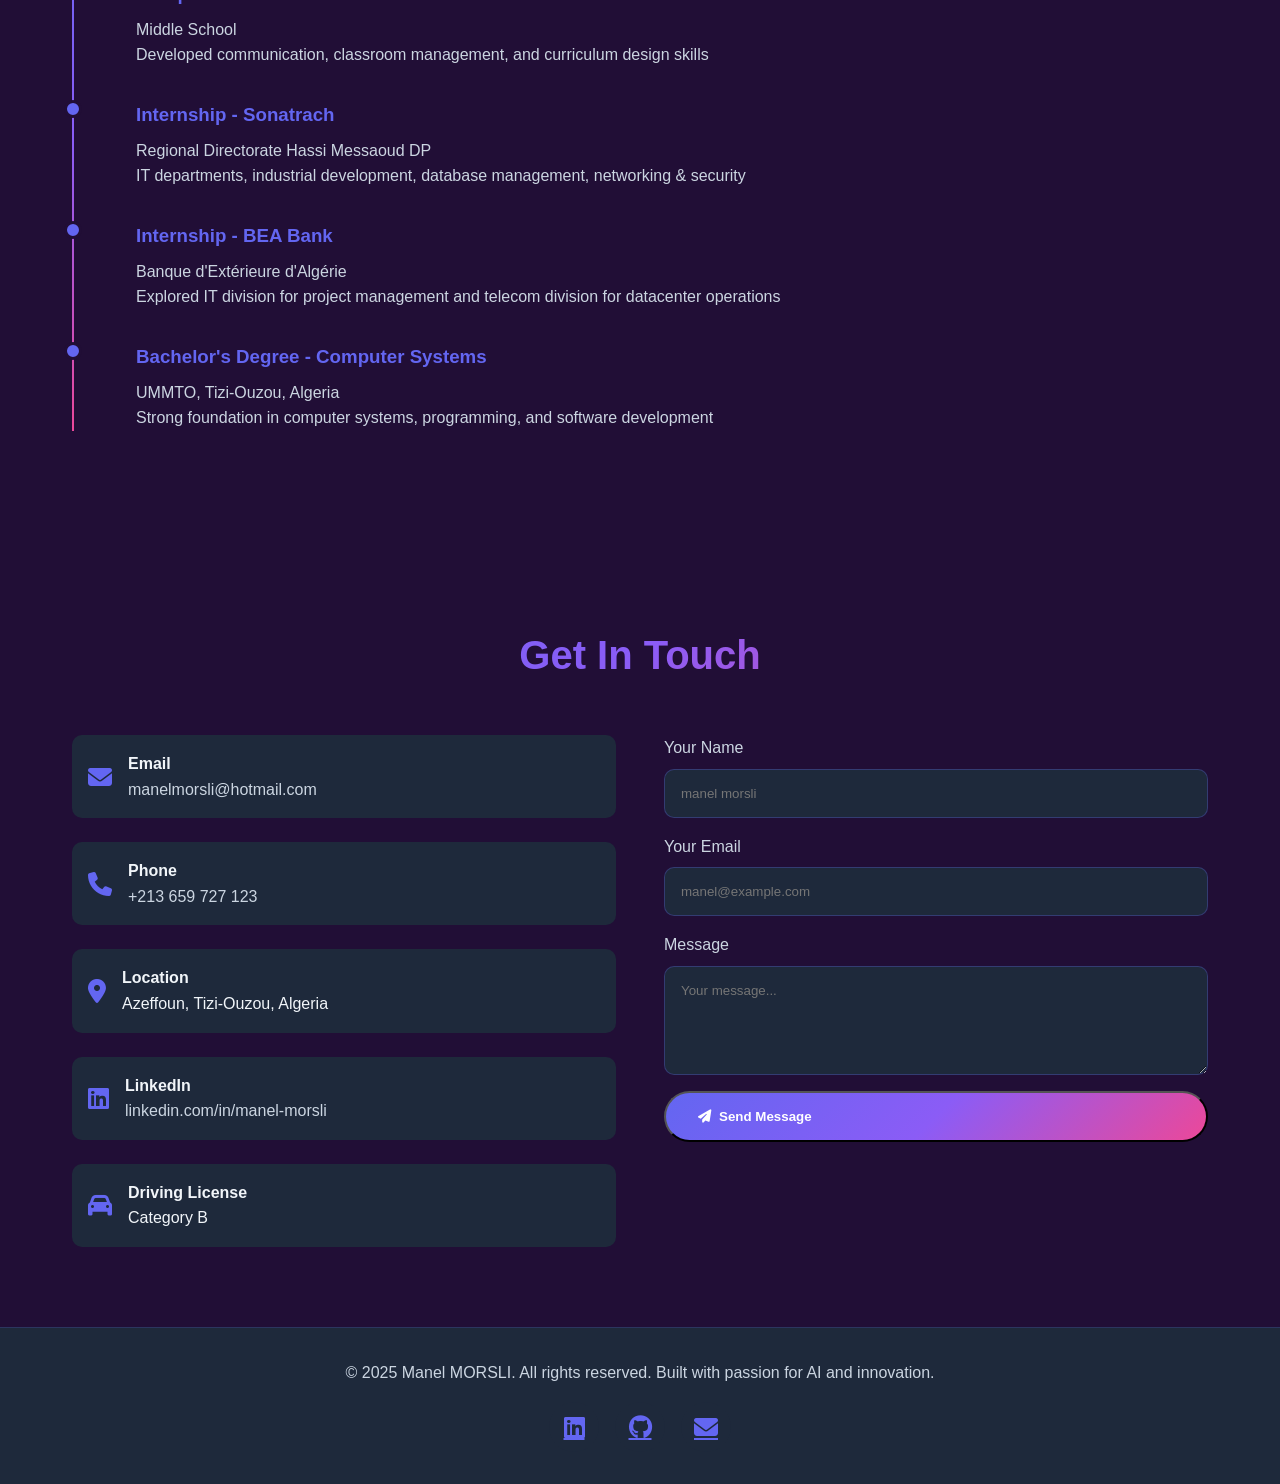
==== commit 9f936028: "index.html" ====
--- a/index.html
+++ b/index.html
@@ -581,7 +581,7 @@
                 <a href="mailto:manelmorsli@hotmail.com" title="Email"><i class="fas fa-envelope"></i></a>
                 <a href="https://www.instagram.com/manelmorsli2025/" target="_blank" title="Instagram"><i class="fab fa-instagram"></i></a>
                 <a href="https://www.facebook.com/profile.php?id=61581943311243" target="_blank" title="Facebook"><i class="fab fa-facebook"></i></a>
-                <a href="https://x.com/ManelMorsli" target="_blank" title="X (Twitter)"><i class="fab fa-x-twitter"></i></a>
+                <a href="https://x.com/ManelMorsli" target="_blank" title="X (Twitter)"><i class="fab fa-twitter"></i></a>
                 <a href="https://discord.com/users/manel_03018" target="_blank" title="Discord"><i class="fab fa-discord"></i></a>
             </div>
         </div>
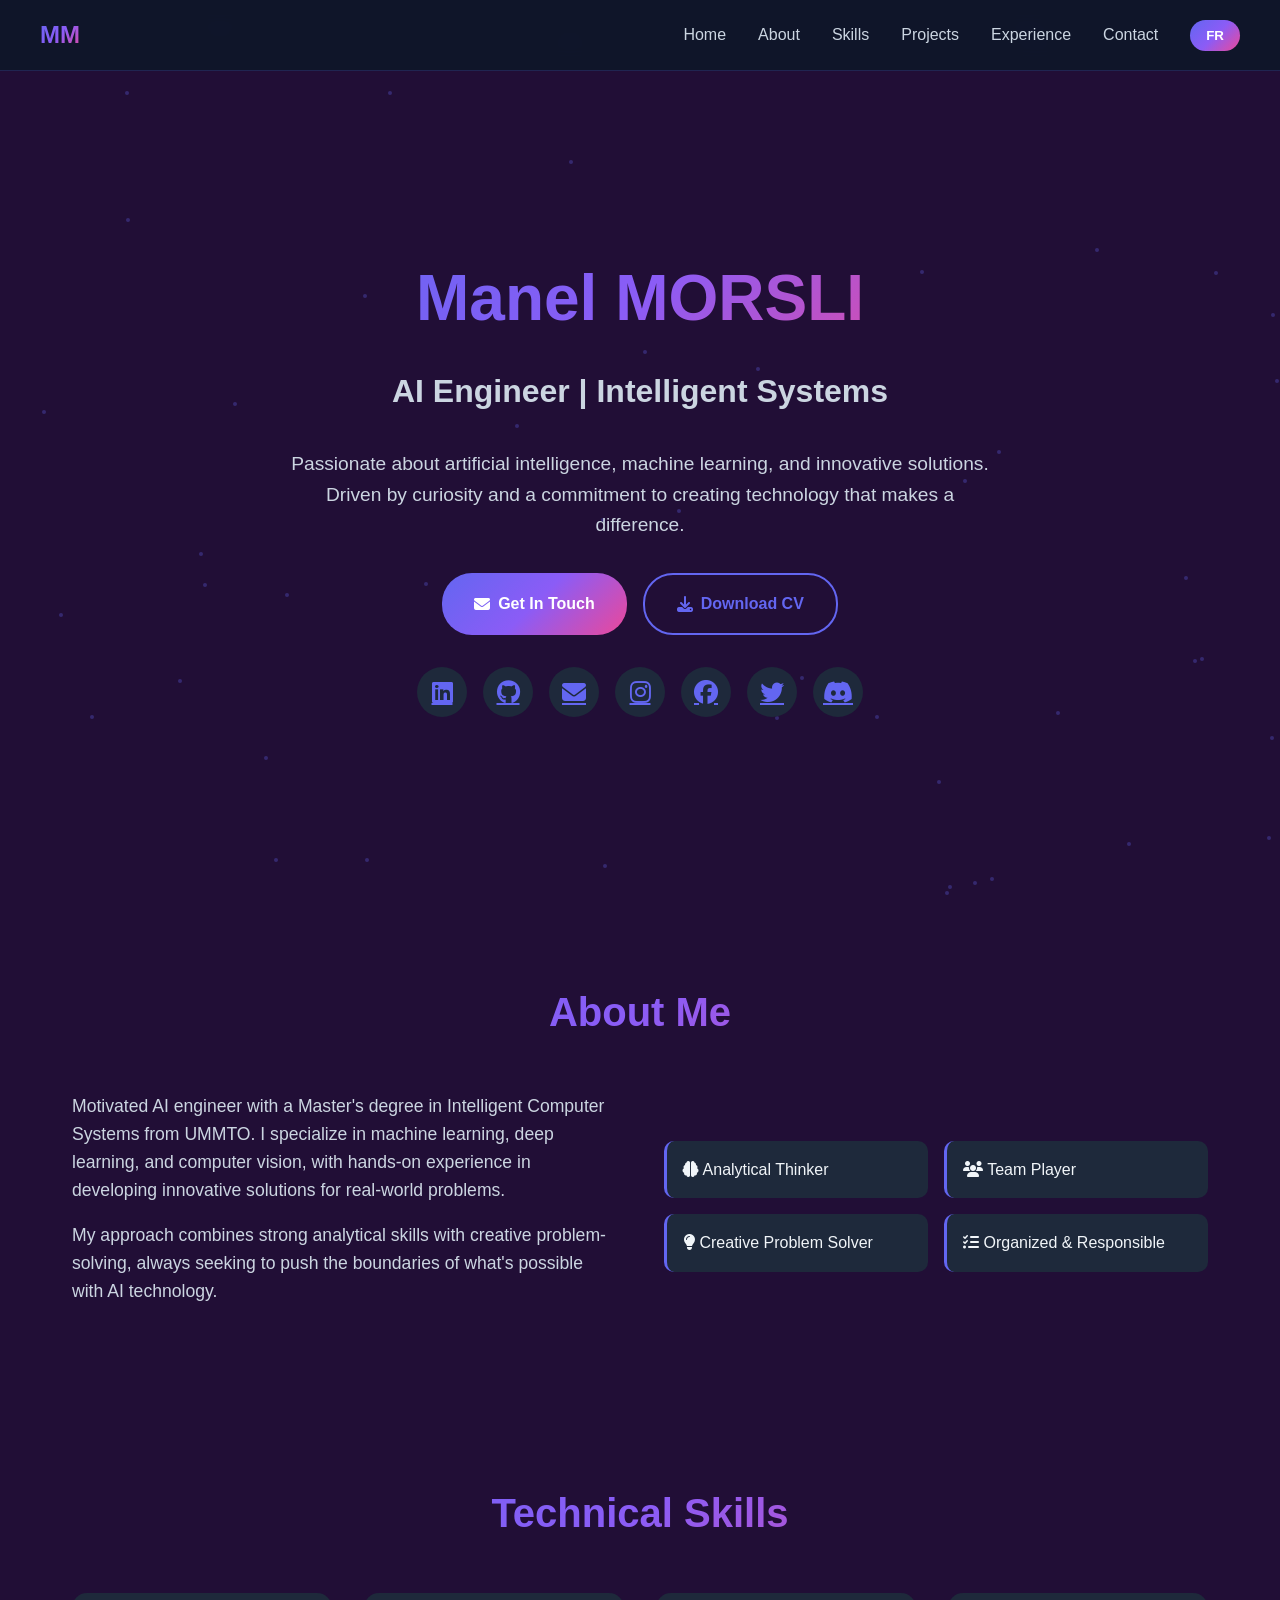
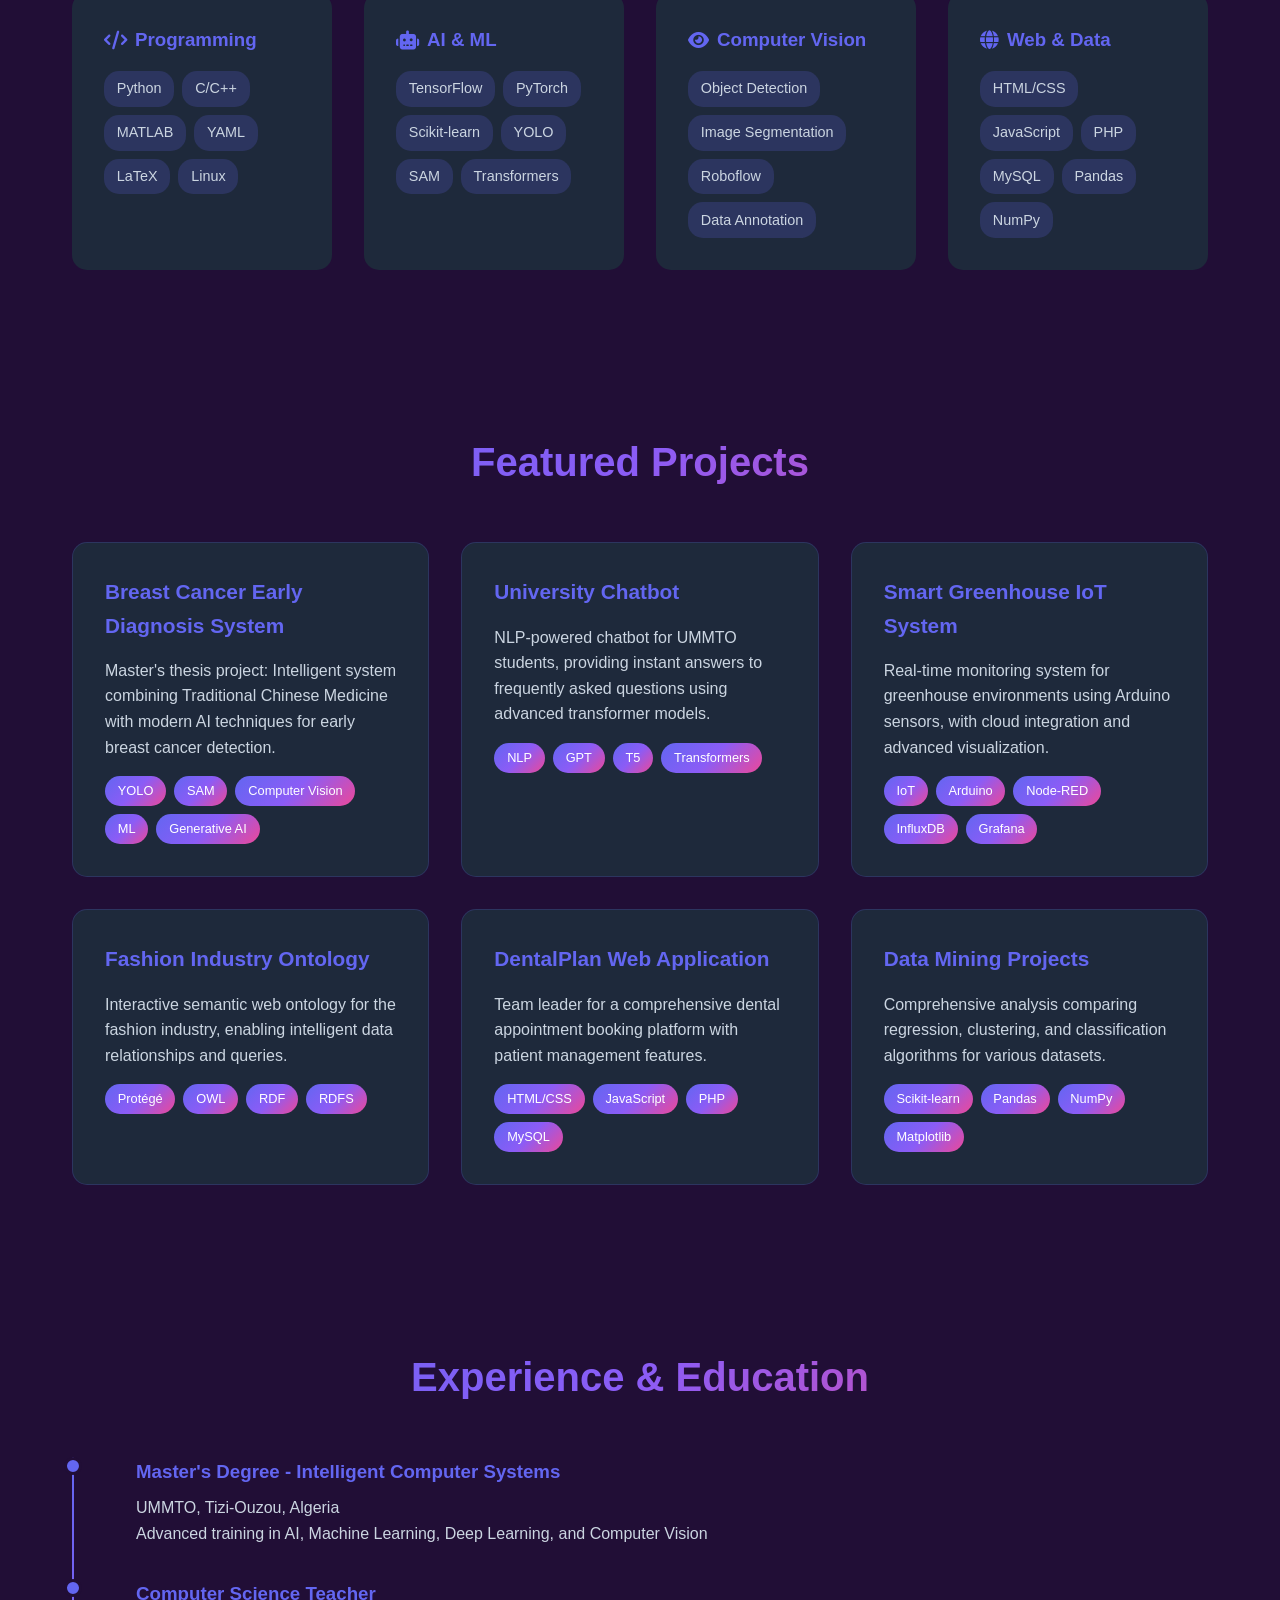
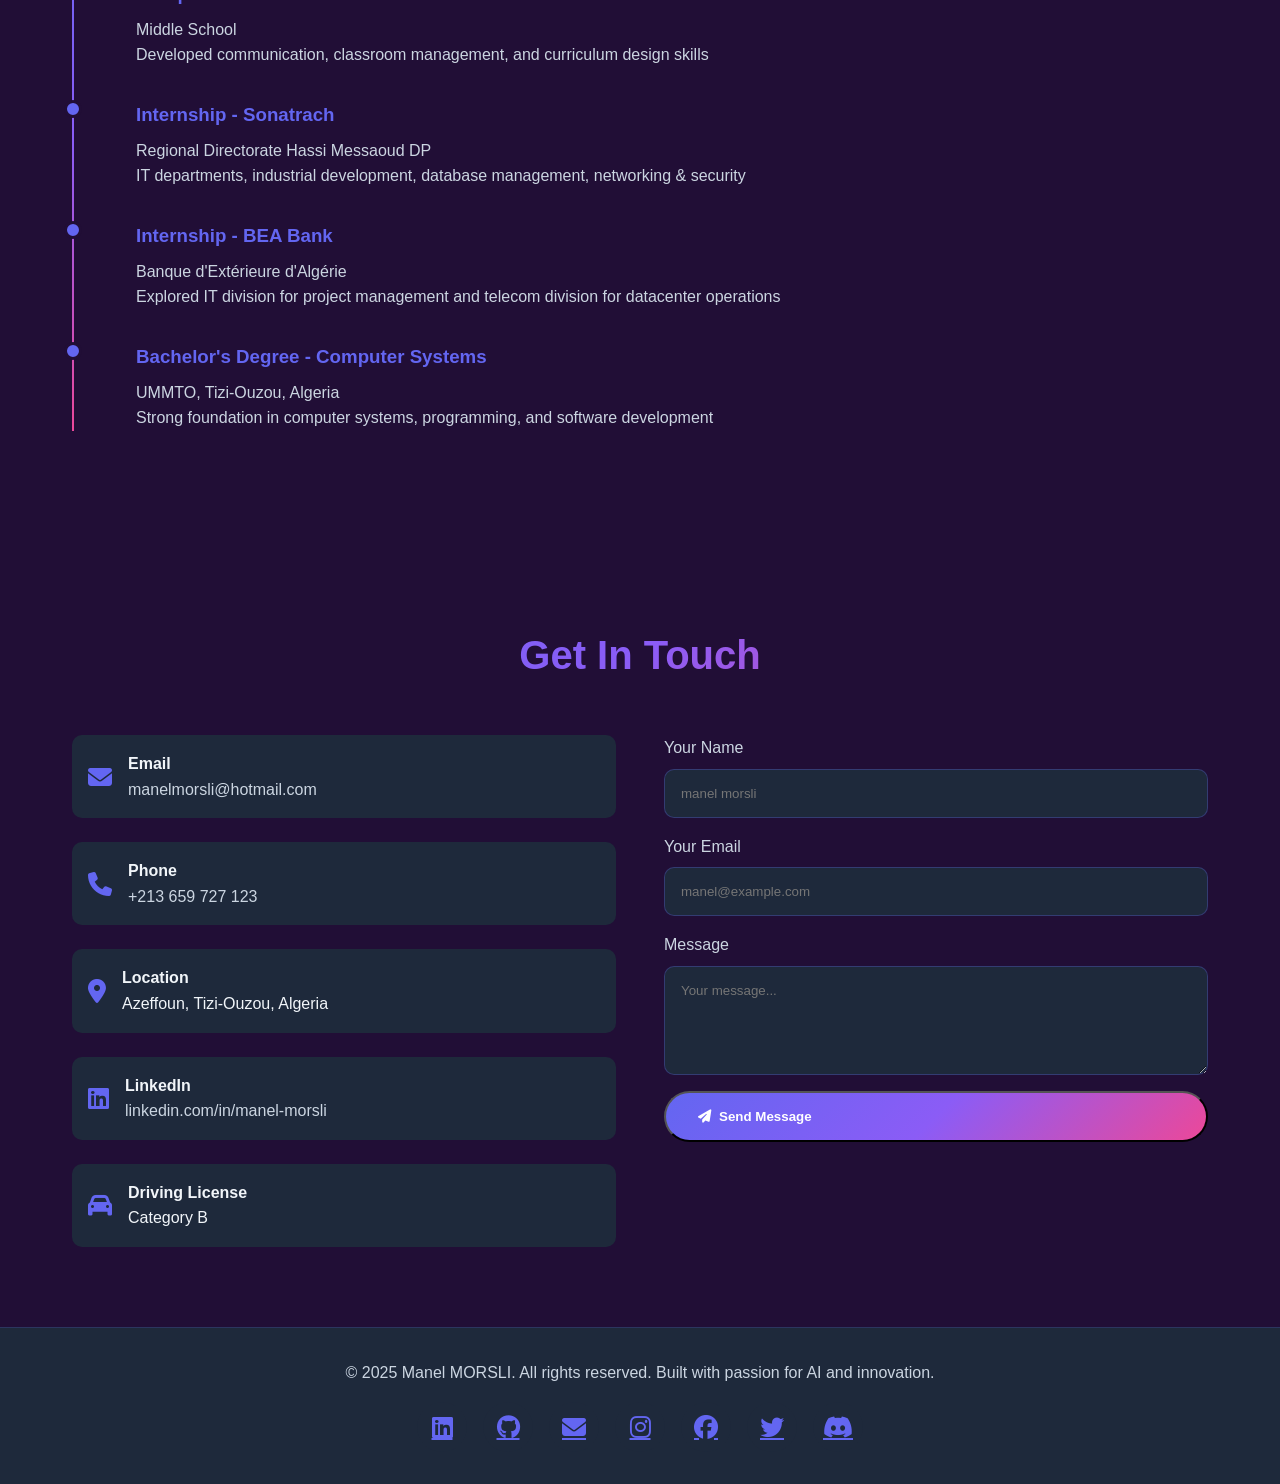
==== commit 7f653c1a: "index.html" ====
--- a/index.html
+++ b/index.html
@@ -853,6 +853,10 @@
             <a href="https://www.linkedin.com/in/manel-morsli" target="_blank"><i class="fab fa-linkedin"></i></a>
             <a href="https://github.com/manelmorsli" target="_blank"><i class="fab fa-github"></i></a>
             <a href="mailto:manelmorsli@hotmail.com"><i class="fas fa-envelope"></i></a>
+            <a href="https://www.instagram.com/manelmorsli2025/" target="_blank" title="Instagram"><i class="fab fa-instagram"></i></a>
+            <a href="https://www.facebook.com/profile.php?id=61581943311243" target="_blank" title="Facebook"><i class="fab fa-facebook"></i></a>
+            <a href="https://x.com/ManelMorsli" target="_blank" title="X (Twitter)"><i class="fab fa-twitter"></i></a>
+            <a href="https://discord.com/users/manel_03018" target="_blank" title="Discord"><i class="fab fa-discord"></i></a>
         </div>
     </footer>
 
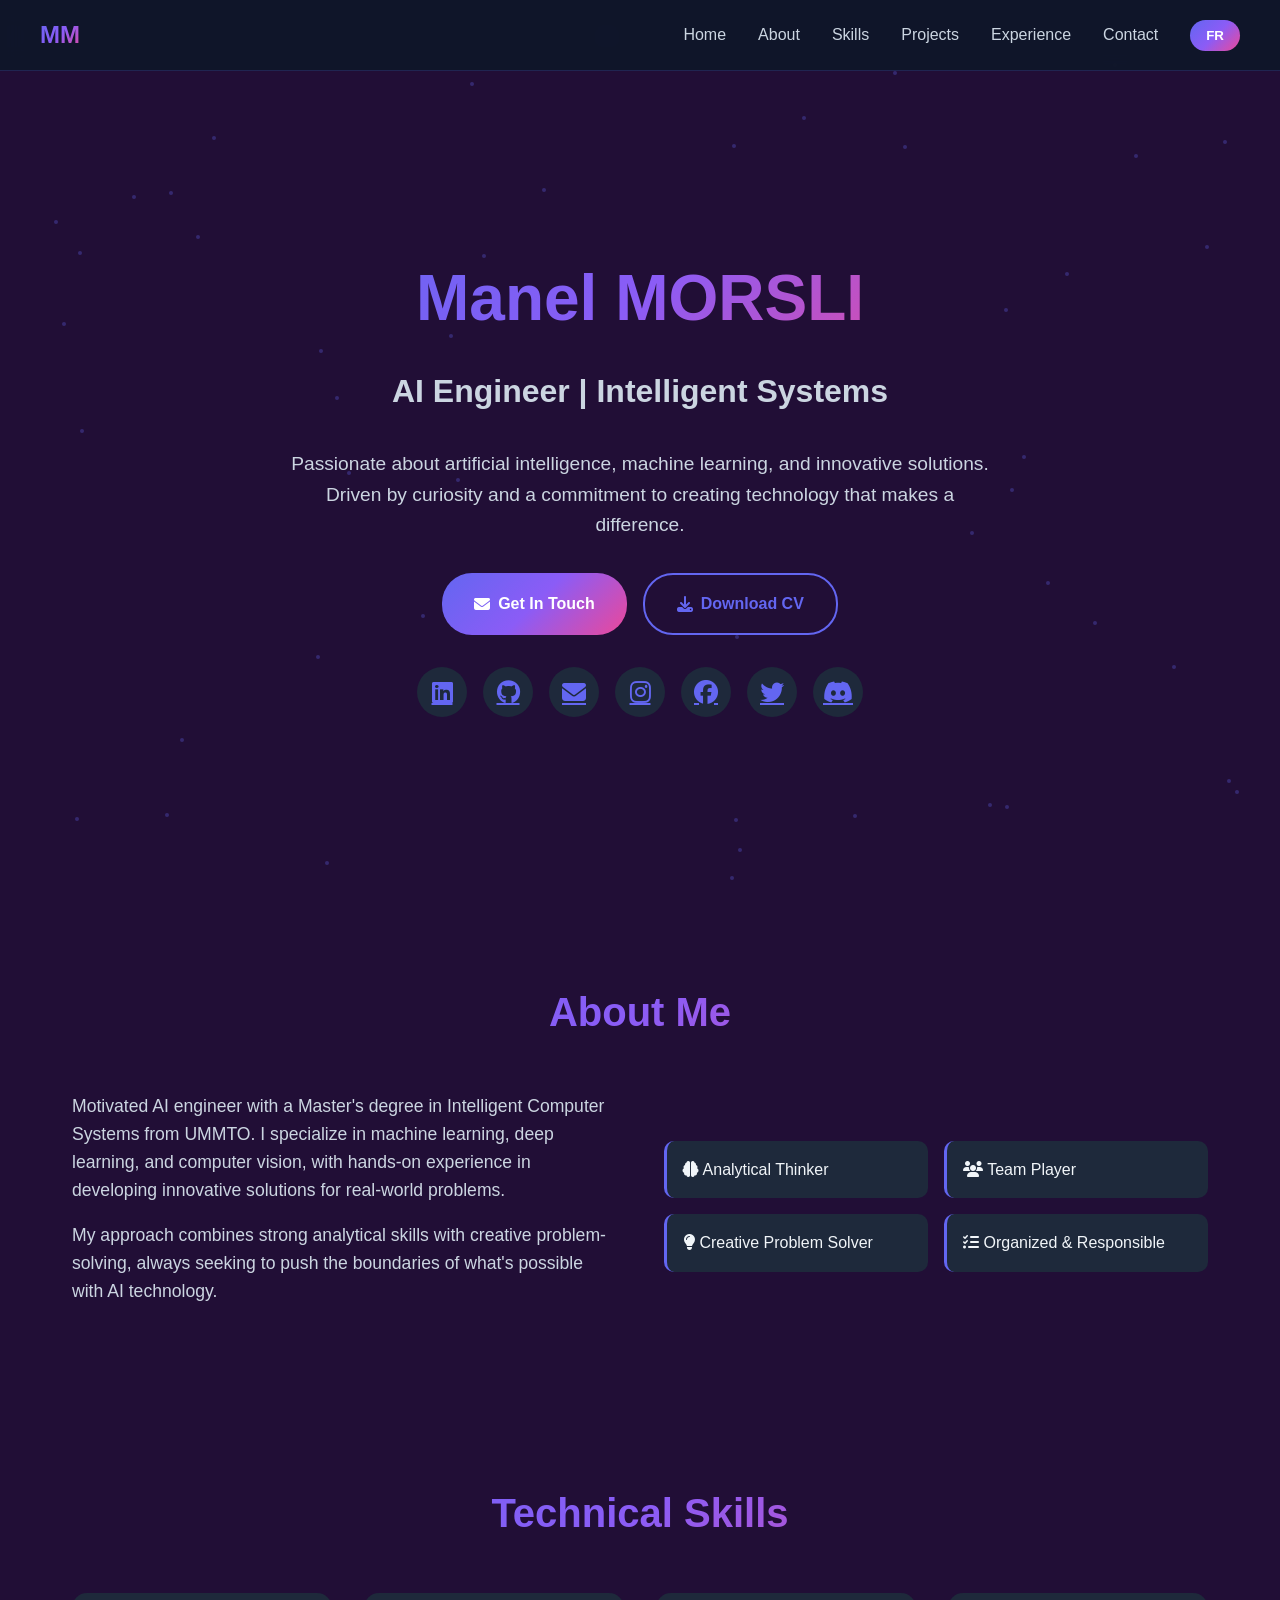
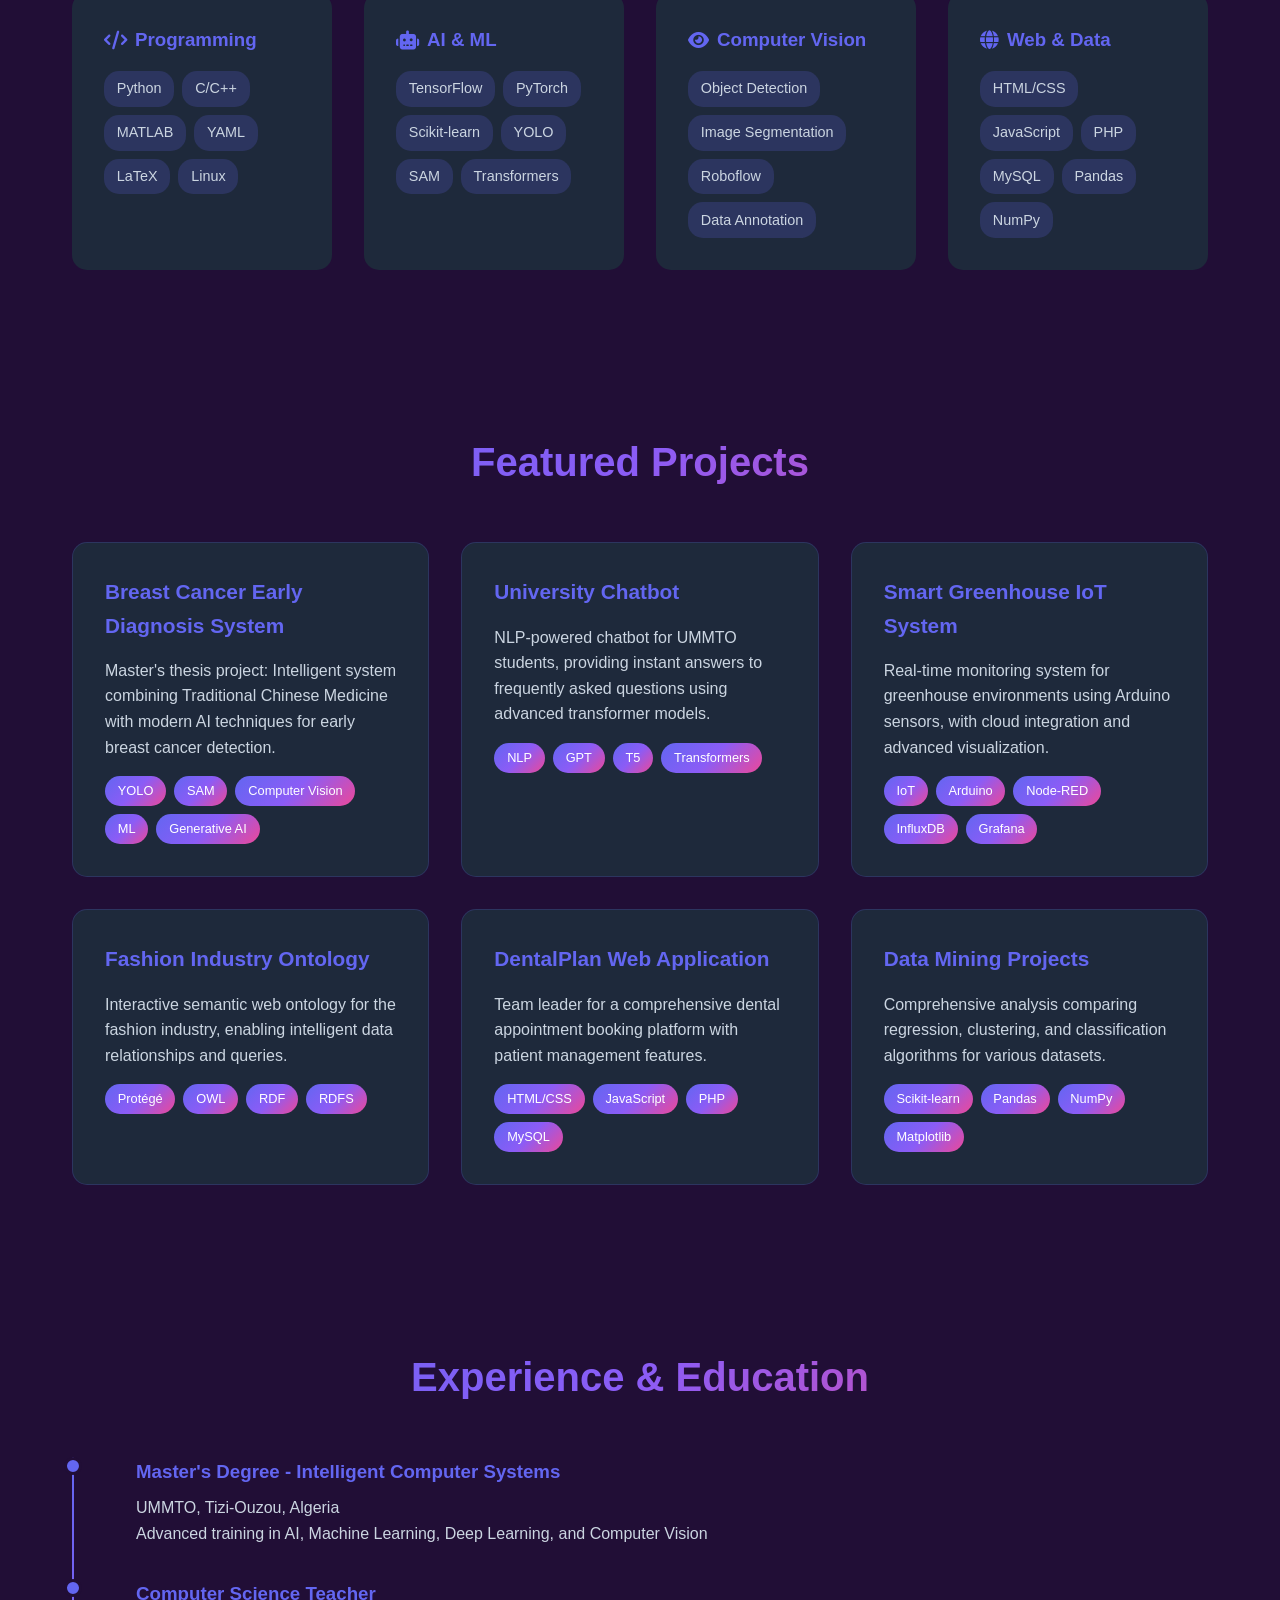
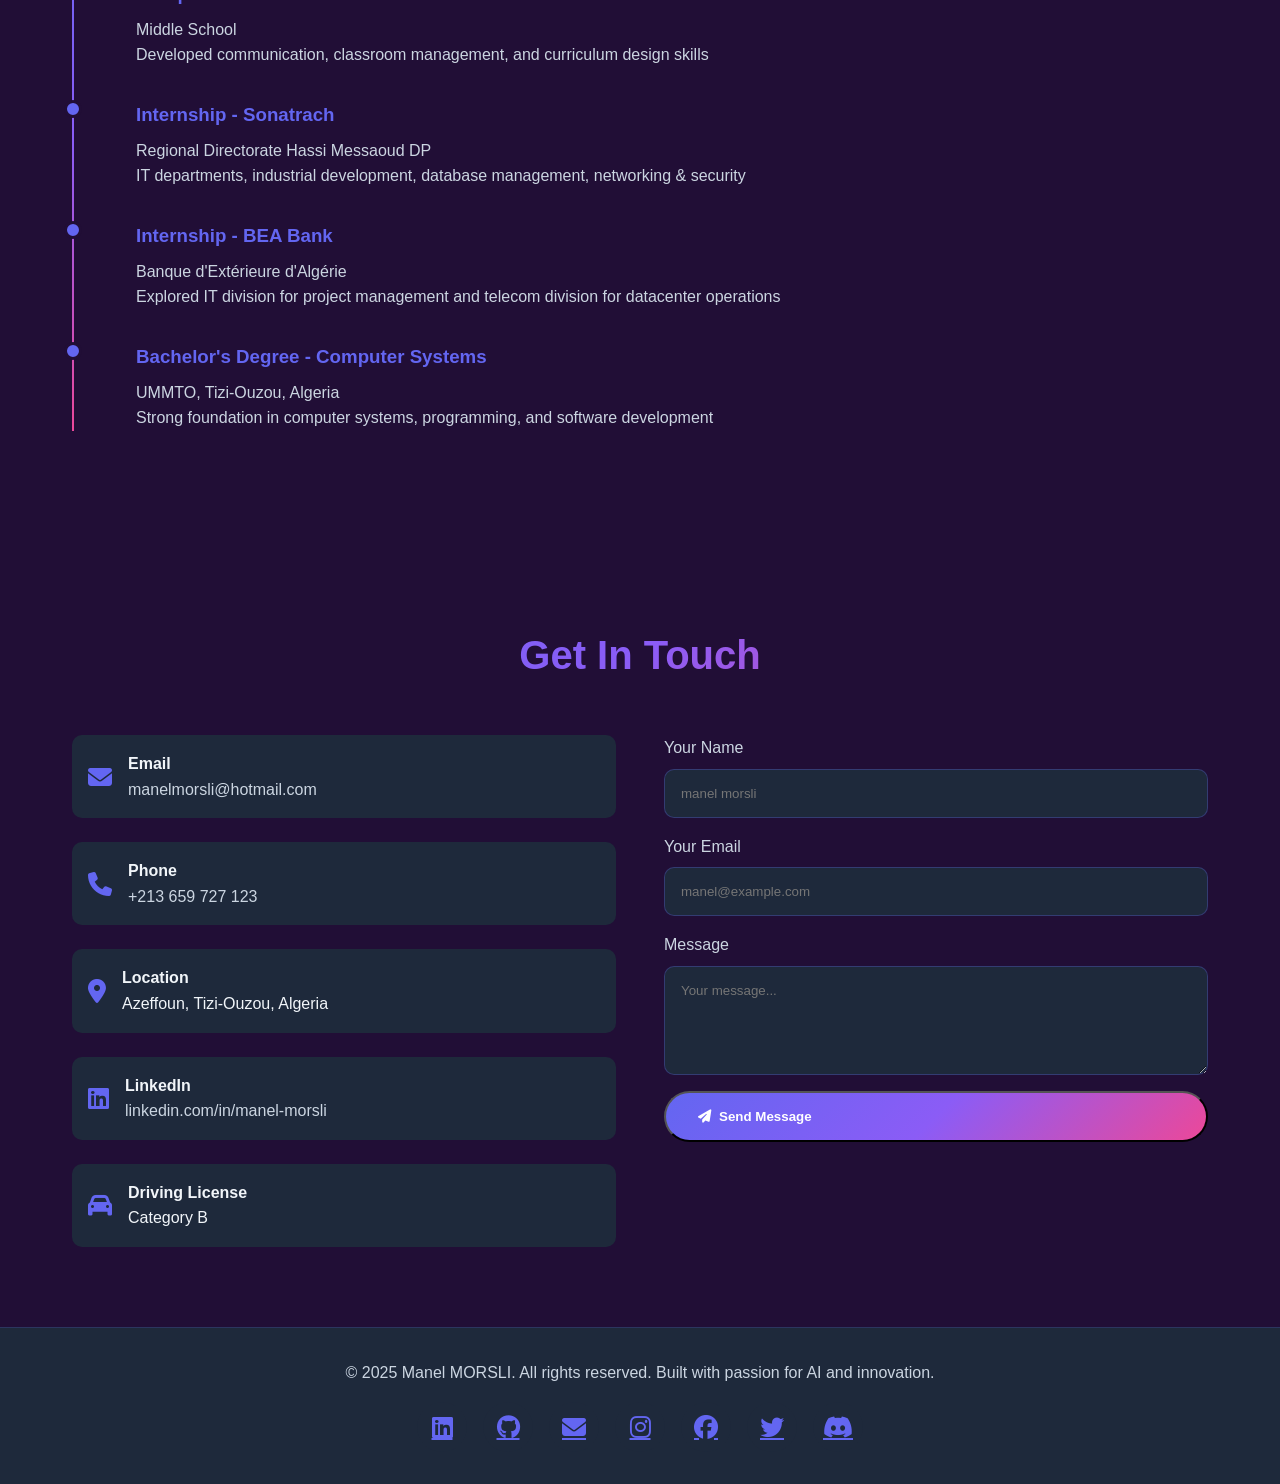
==== commit b40e0554: "index.html" ====
--- a/index.html
+++ b/index.html
@@ -570,7 +570,7 @@
                     <i class="fas fa-envelope"></i>
                     <span data-en="Get In Touch" data-fr="Me Contacter">Get In Touch</span>
                 </a>
-                <a id="cv-download-btn" href="https://github.com/manelmorsli/manelmorsli.github.io/raw/main/Manel_MORSLI_En.pdf" target="_blank" class="btn btn-secondary" rel="noopener">
+                <a id="cv-download-btn" href="https://github.com/manelmorsli/manelmorsli.github.io/raw/main/CV_Manel_MORSLI_En.pdf" target="_blank" class="btn btn-secondary" rel="noopener">
                     <i class="fas fa-download"></i>
                     <span data-en="Download CV" data-fr="Télécharger CV">Download CV</span>
                 </a>
@@ -918,9 +918,9 @@
             const cvBtn = document.getElementById('cv-download-btn'); 
             if (cvBtn) {
                 if (currentLang === 'en') {
-                    cvBtn.href = "https://github.com/manelmorsli/manelmorsli.github.io/raw/main/Manel_MORSLI_En.pdf";
+                    cvBtn.href = "https://github.com/manelmorsli/manelmorsli.github.io/raw/main/CV_Manel_MORSLI_En.pdf";
                 } else {
-                    cvBtn.href = "https://github.com/manelmorsli/manelmorsli.github.io/raw/main/Manel_MORSLI_Fr.pdf";
+                    cvBtn.href = "https://github.com/manelmorsli/manelmorsli.github.io/raw/main/CV_Manel_MORSLI_Fr.pdf";
                 }
             }
         }
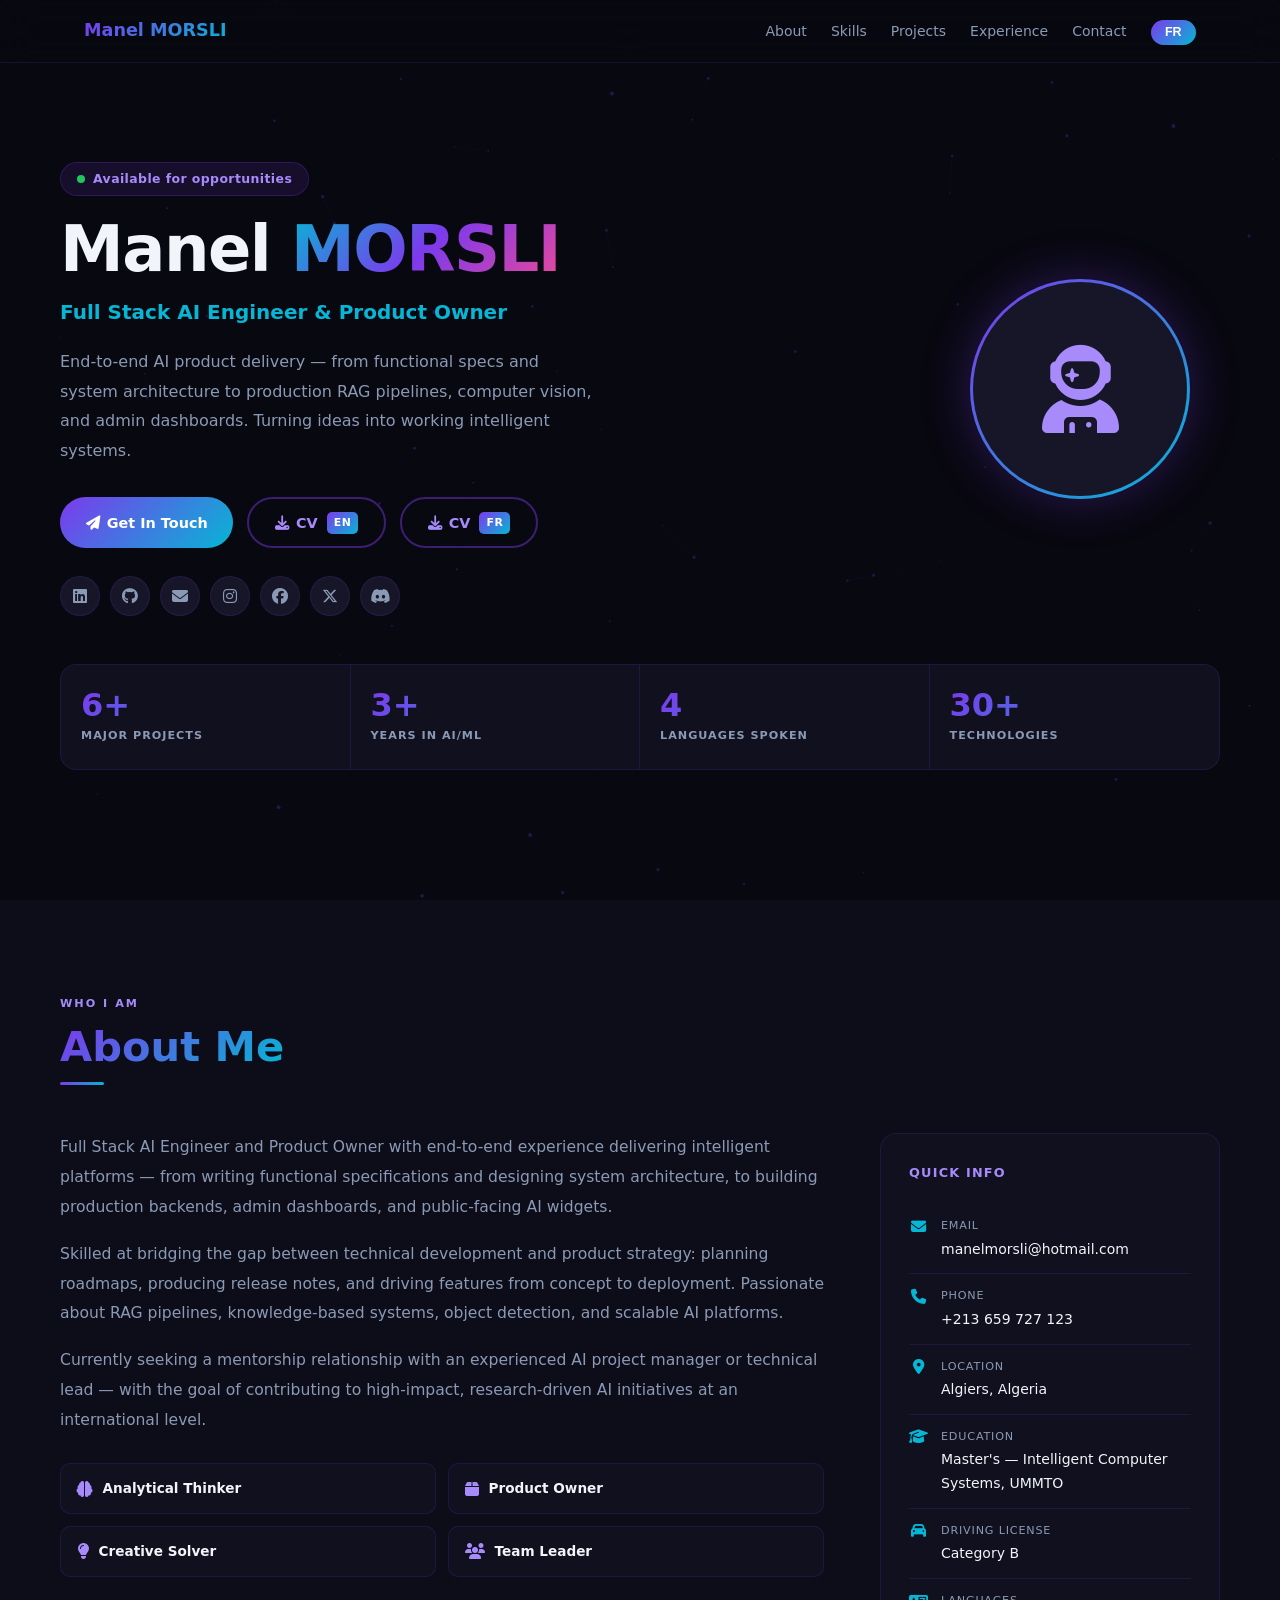
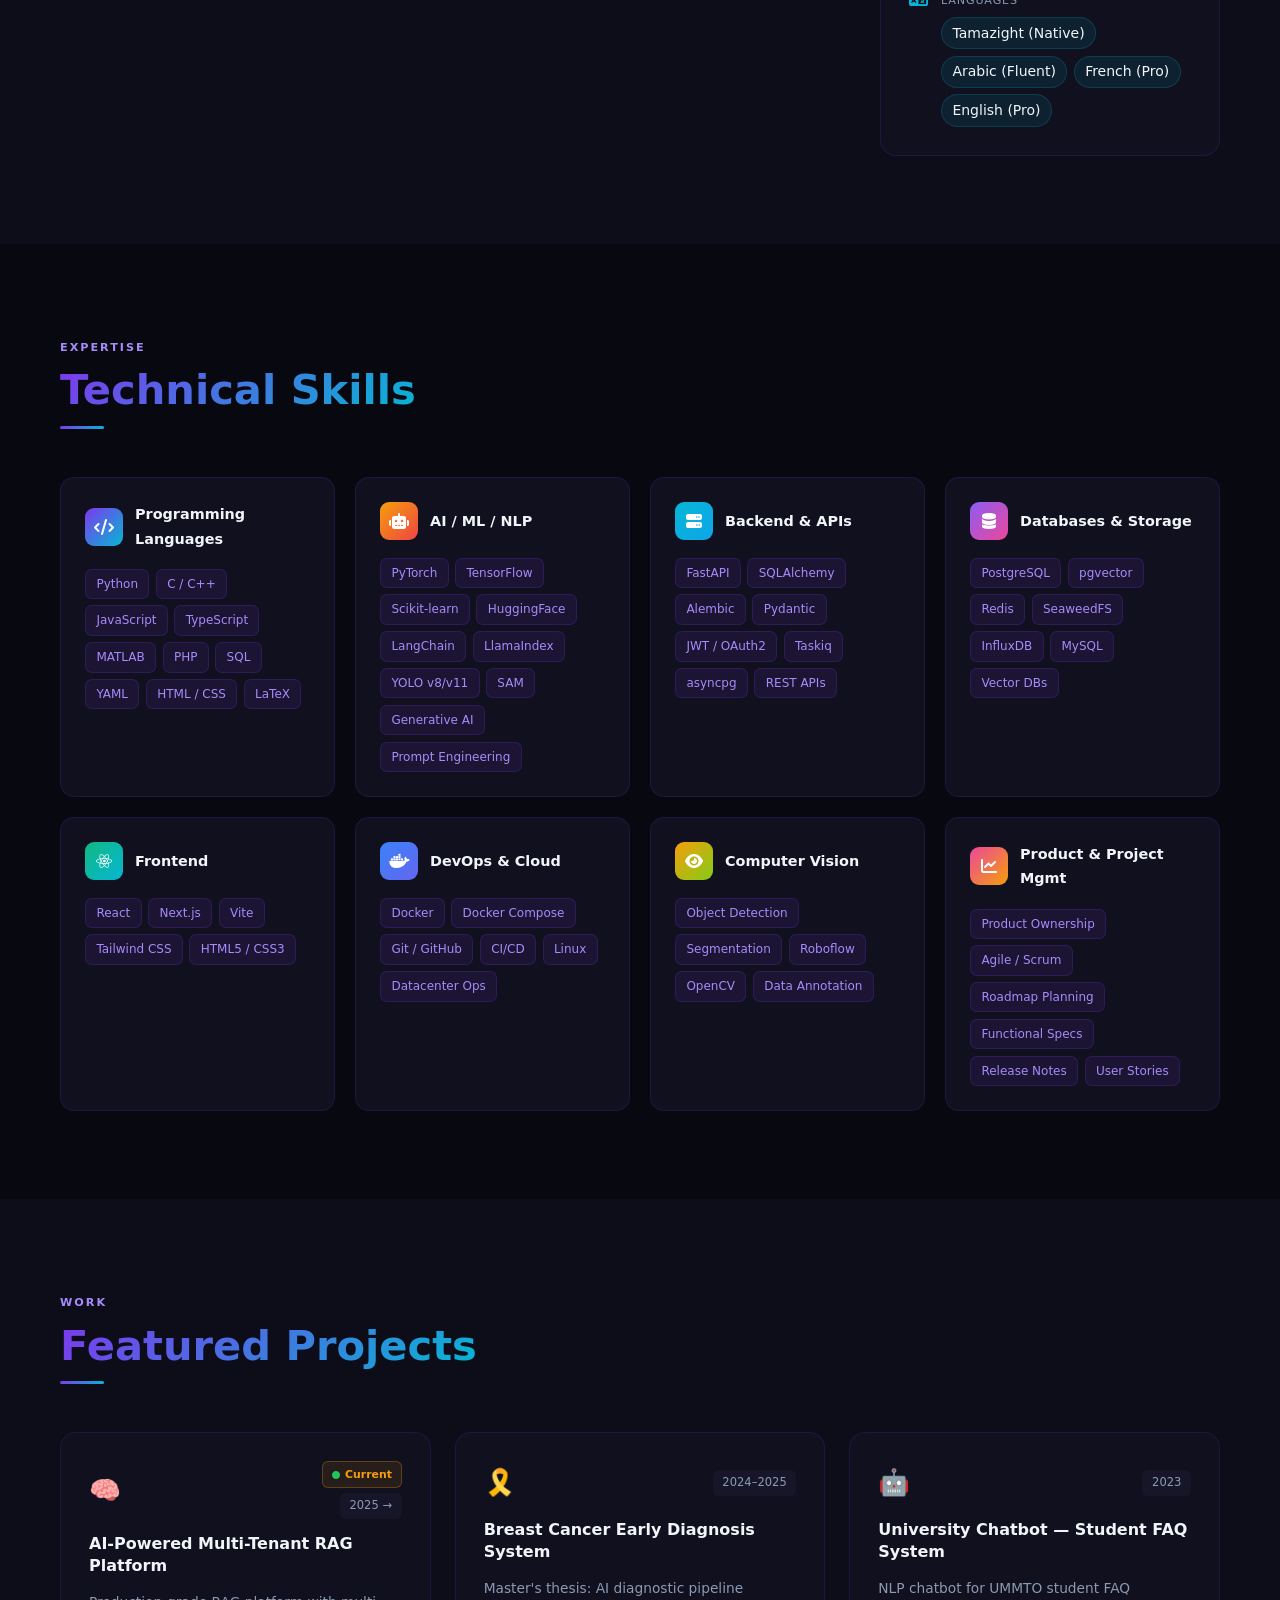
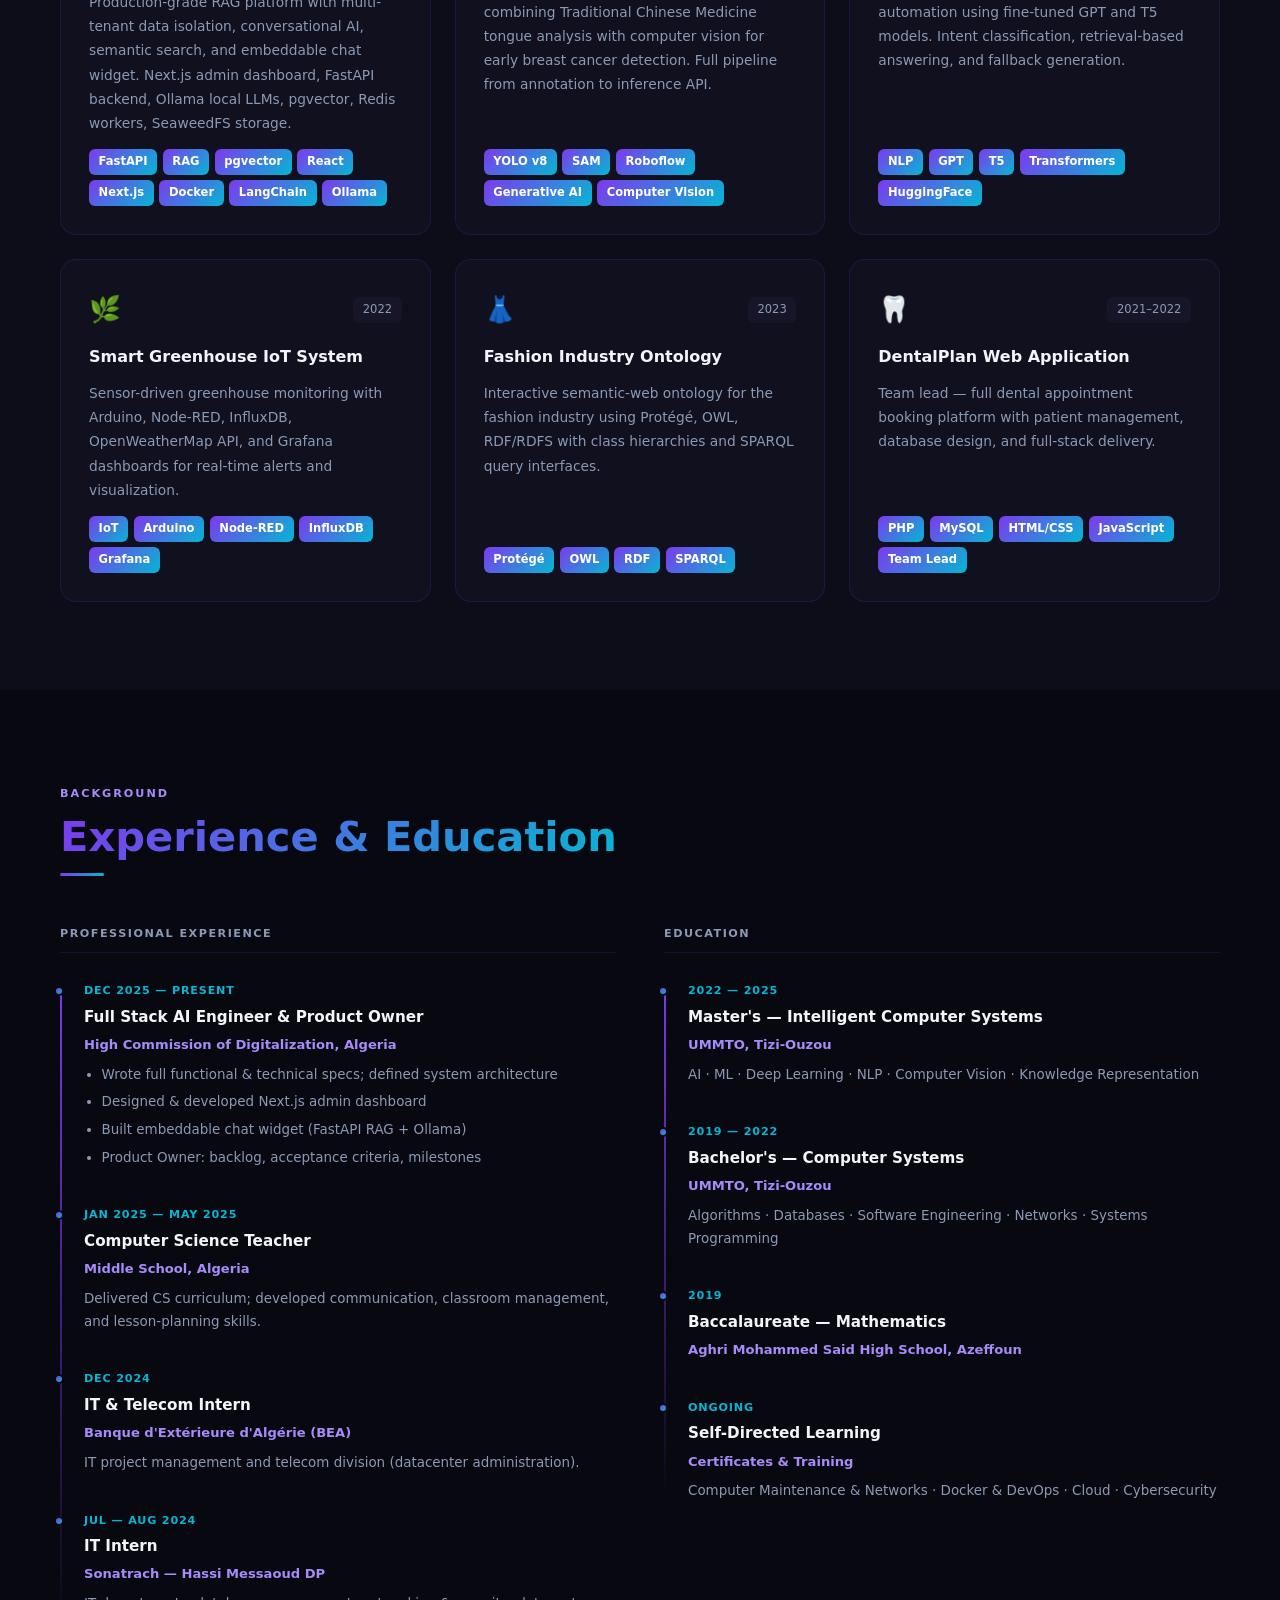
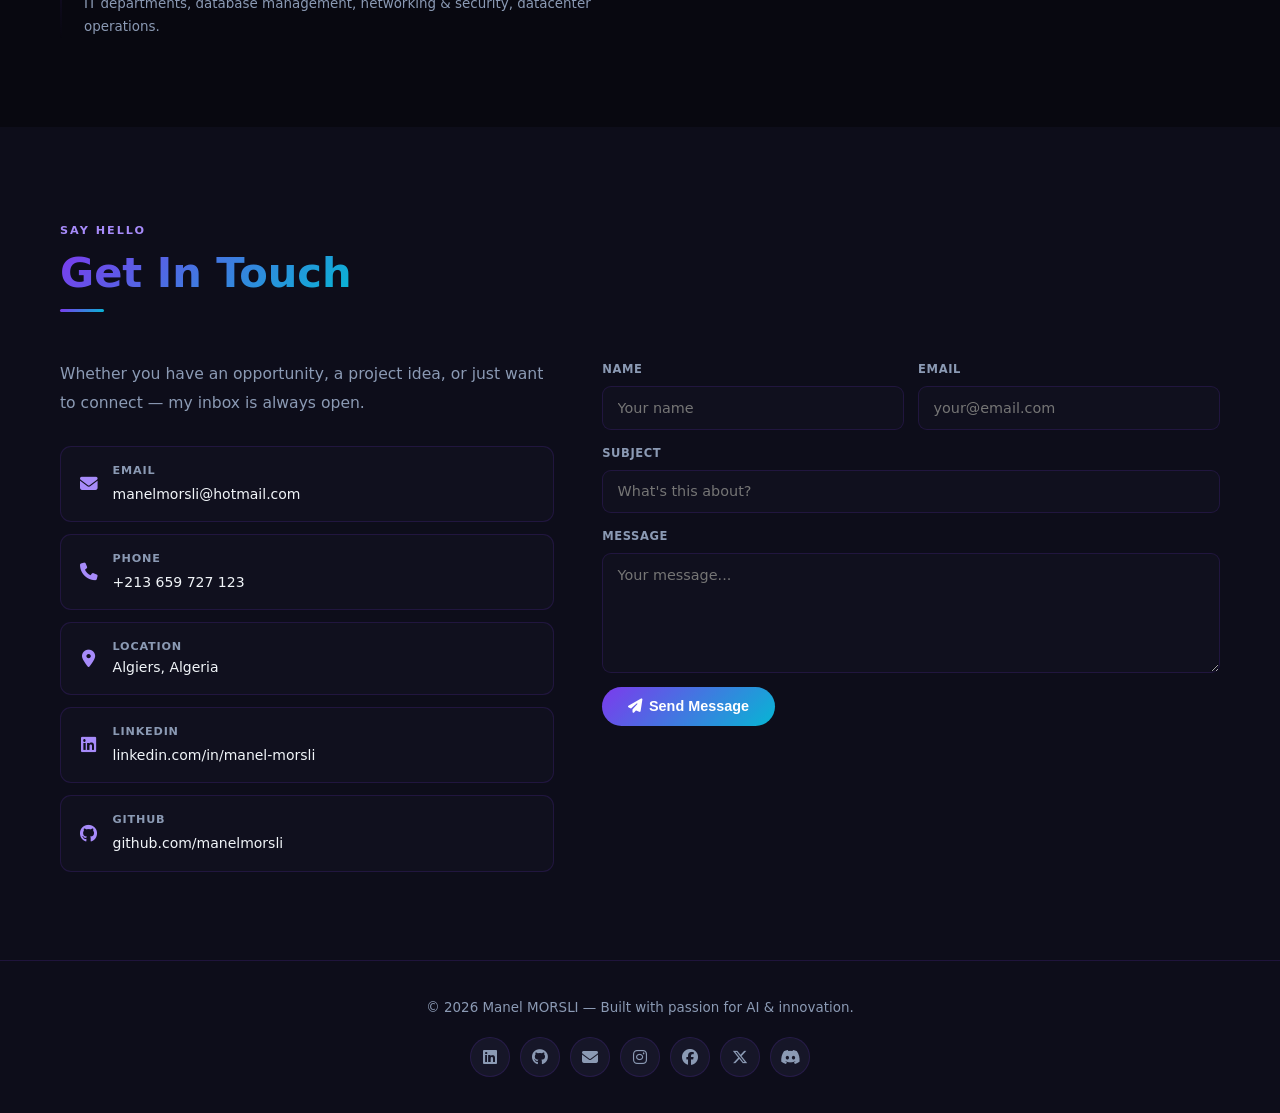
==== commit 19b89316: "Fix : portfolio manel morsli" ====
--- a/index.html
+++ b/index.html
@@ -3,1073 +3,651 @@
 <head>
     <meta charset="UTF-8">
     <meta name="viewport" content="width=device-width, initial-scale=1.0">
-    <title>Manel MORSLI - AI Engineer Portfolio</title>
-    <link href="https://cdnjs.cloudflare.com/ajax/libs/font-awesome/6.4.0/css/all.min.css" rel="stylesheet">
-    <style>
-        /* Variables CSS pour les couleurs et animations */
-        :root {
-            --primary-color: #6366f1;
-            --secondary-color: #8b5cf6;
-            --accent-color: #ec4899;
-            --dark-bg: #210E36;
-            --card-bg: #1e293b;
-            --text-primary: #f1f5f9;
-            --text-secondary: #cbd5e1;
-            --gradient: linear-gradient(135deg, var(--primary-color), var(--secondary-color), var(--accent-color));
-        }
-
-        /* Reset et styles de base */
-        * {
-            margin: 0;
-            padding: 0;
-            box-sizing: border-box;
-        }
-
-        body {
-            font-family: 'Segoe UI', Tahoma, Geneva, Verdana, sans-serif;
-            background: var(--dark-bg);
-            color: var(--text-primary);
-            line-height: 1.6;
-            overflow-x: hidden;
-        }
-
-        /* Particules d'arrière-plan animées */
-        .particles {
-            position: fixed;
-            top: 0;
-            left: 0;
-            width: 100%;
-            height: 100%;
-            z-index: -1;
-            opacity: 0.3;
-        }
-
-        .particle {
-            position: absolute;
-            width: 4px;
-            height: 4px;
-            background: var(--primary-color);
-            border-radius: 50%;
-            animation: float 20s infinite;
-        }
-
-        @keyframes float {
-            0%, 100% { transform: translateY(0) translateX(0); opacity: 0; }
-            10% { opacity: 1; }
-            90% { opacity: 1; }
-            100% { transform: translateY(-100vh) translateX(50px); opacity: 0; }
-        }
-
-        /* Navigation */
-        nav {
-            position: fixed;
-            top: 0;
-            width: 100%;
-            background: rgba(15, 23, 42, 0.95);
-            backdrop-filter: blur(10px);
-            padding: 1rem 2rem;
-            z-index: 1000;
-            border-bottom: 1px solid rgba(99, 102, 241, 0.2);
-        }
-
-        .nav-container {
-            max-width: 1200px;
-            margin: 0 auto;
-            display: flex;
-            justify-content: space-between;
-            align-items: center;
-        }
-
-        .logo {
-            font-size: 1.5rem;
-            font-weight: bold;
-            background: var(--gradient);
-            -webkit-background-clip: text;
-            -webkit-text-fill-color: transparent;
-            background-clip: text;
-        }
-
-        .nav-links {
-            display: flex;
-            gap: 2rem;
-            align-items: center;
-        }
-
-        .nav-links a {
-            color: var(--text-secondary);
-            text-decoration: none;
-            transition: color 0.3s;
-            font-weight: 500;
-        }
-
-        .nav-links a:hover {
-            color: var(--primary-color);
-        }
-
-        /* Bouton de changement de langue */
-        .lang-switch {
-            background: var(--gradient);
-            border: none;
-            padding: 0.5rem 1rem;
-            border-radius: 20px;
-            color: white;
-            cursor: pointer;
-            font-weight: bold;
-            transition: transform 0.3s, box-shadow 0.3s;
-        }
-
-        .lang-switch:hover {
-            transform: translateY(-2px);
-            box-shadow: 0 5px 15px rgba(99, 102, 241, 0.4);
-        }
-
-        /* Section Hero */
-        .hero {
-            min-height: 100vh;
-            display: flex;
-            align-items: center;
-            justify-content: center;
-            padding: 6rem 2rem 2rem;
-            position: relative;
-        }
-
-        .hero-content {
-            max-width: 1200px;
-            text-align: center;
-            animation: fadeInUp 1s ease-out;
-        }
-
-        @keyframes fadeInUp {
-            from {
-                opacity: 0;
-                transform: translateY(30px);
-            }
-            to {
-                opacity: 1;
-                transform: translateY(0);
-            }
-        }
-
-        .hero h1 {
-            font-size: 4rem;
-            margin-bottom: 1rem;
-            background: var(--gradient);
-            -webkit-background-clip: text;
-            -webkit-text-fill-color: transparent;
-            background-clip: text;
-        }
-
-        .hero h2 {
-            font-size: 2rem;
-            color: var(--text-secondary);
-            margin-bottom: 2rem;
-        }
-
-        .hero-description {
-            font-size: 1.2rem;
-            color: var(--text-secondary);
-            max-width: 700px;
-            margin: 0 auto 2rem;
-        }
-
-        .cta-buttons {
-            display: flex;
-            gap: 1rem;
-            justify-content: center;
-            flex-wrap: wrap;
-        }
-
-        .btn {
-            padding: 1rem 2rem;
-            border-radius: 30px;
-            text-decoration: none;
-            font-weight: bold;
-            transition: all 0.3s;
-            display: inline-flex;
-            align-items: center;
-            gap: 0.5rem;
-        }
-
-        .btn-primary {
-            background: var(--gradient);
-            color: white;
-        }
-
-        .btn-primary:hover {
-            transform: translateY(-3px);
-            box-shadow: 0 10px 25px rgba(99, 102, 241, 0.4);
-        }
-
-        .btn-secondary {
-            border: 2px solid var(--primary-color);
-            color: var(--primary-color);
-        }
-
-        .btn-secondary:hover {
-            background: var(--primary-color);
-            color: white;
-        }
-
-        .social-links {
-            margin-top: 2rem;
-            display: flex;
-            gap: 1rem;
-            justify-content: center;
-        }
-
-        .social-links a {
-            width: 50px;
-            height: 50px;
-            border-radius: 50%;
-            background: var(--card-bg);
-            display: flex;
-            align-items: center;
-            justify-content: center;
-            color: var(--primary-color);
-            transition: all 0.3s;
-            font-size: 1.5rem;
-        }
-
-        .social-links a:hover {
-            background: var(--gradient);
-            color: white;
-            transform: translateY(-5px);
-        }
-
-        /* Sections communes */
-        section {
-            padding: 5rem 2rem;
-            max-width: 1200px;
-            margin: 0 auto;
-        }
-
-        .section-title {
-            font-size: 2.5rem;
-            margin-bottom: 3rem;
-            text-align: center;
-            background: var(--gradient);
-            -webkit-background-clip: text;
-            -webkit-text-fill-color: transparent;
-            background-clip: text;
-        }
-
-        /* Section À propos */
-        .about-content {
-            display: grid;
-            grid-template-columns: 1fr 1fr;
-            gap: 3rem;
-            align-items: center;
-        }
-
-        .about-text p {
-            color: var(--text-secondary);
-            margin-bottom: 1rem;
-            font-size: 1.1rem;
-        }
-
-        .strengths-grid {
-            display: grid;
-            grid-template-columns: repeat(2, 1fr);
-            gap: 1rem;
-        }
-
-        .strength-item {
-            background: var(--card-bg);
-            padding: 1rem;
-            border-radius: 10px;
-            border-left: 3px solid var(--primary-color);
-            transition: all 0.3s;
-        }
-
-        .strength-item:hover {
-            transform: translateX(10px);
-            border-left-color: var(--accent-color);
-        }
-
-        /* Section Compétences */
-        .skills-container {
-            display: grid;
-            grid-template-columns: repeat(auto-fit, minmax(250px, 1fr));
-            gap: 2rem;
-        }
-
-        .skill-category {
-            background: var(--card-bg);
-            padding: 2rem;
-            border-radius: 15px;
-            transition: all 0.3s;
-        }
-
-        .skill-category:hover {
-            transform: translateY(-10px);
-            box-shadow: 0 10px 30px rgba(99, 102, 241, 0.3);
-        }
-
-        .skill-category h3 {
-            color: var(--primary-color);
-            margin-bottom: 1rem;
-            display: flex;
-            align-items: center;
-            gap: 0.5rem;
-        }
-
-        .skill-list {
-            display: flex;
-            flex-wrap: wrap;
-            gap: 0.5rem;
-        }
-
-        .skill-tag {
-            background: rgba(99, 102, 241, 0.2);
-            padding: 0.4rem 0.8rem;
-            border-radius: 15px;
-            font-size: 0.9rem;
-            color: var(--text-secondary);
-        }
-
-        /* Section Projets */
-        .projects-grid {
-            display: grid;
-            grid-template-columns: repeat(auto-fit, minmax(350px, 1fr));
-            gap: 2rem;
-        }
-
-        .project-card {
-            background: var(--card-bg);
-            border-radius: 15px;
-            padding: 2rem;
-            transition: all 0.3s;
-            border: 1px solid rgba(99, 102, 241, 0.2);
-        }
-
-        .project-card:hover {
-            transform: translateY(-10px);
-            box-shadow: 0 15px 40px rgba(99, 102, 241, 0.3);
-            border-color: var(--primary-color);
-        }
-
-        .project-card h3 {
-            color: var(--primary-color);
-            margin-bottom: 1rem;
-            font-size: 1.3rem;
-        }
-
-        .project-card p {
-            color: var(--text-secondary);
-            margin-bottom: 1rem;
-        }
-
-        .project-tags {
-            display: flex;
-            flex-wrap: wrap;
-            gap: 0.5rem;
-            margin-top: 1rem;
-        }
-
-        .project-tag {
-            background: var(--gradient);
-            padding: 0.3rem 0.8rem;
-            border-radius: 15px;
-            font-size: 0.8rem;
-            color: white;
-        }
-
-        /* Section Expérience */
-        .timeline {
-            position: relative;
-            padding-left: 2rem;
-        }
-
-        .timeline::before {
-            content: '';
-            position: absolute;
-            left: 0;
-            top: 0;
-            height: 100%;
-            width: 2px;
-            background: var(--gradient);
-        }
-
-        .timeline-item {
-            position: relative;
-            margin-bottom: 2rem;
-            padding-left: 2rem;
-        }
-
-        .timeline-item::before {
-            content: '';
-            position: absolute;
-            left: -2.5rem;
-            top: 0;
-            width: 12px;
-            height: 12px;
-            border-radius: 50%;
-            background: var(--primary-color);
-            border: 3px solid var(--dark-bg);
-        }
-
-        .timeline-item h3 {
-            color: var(--primary-color);
-            margin-bottom: 0.5rem;
-        }
-
-        .timeline-item p {
-            color: var(--text-secondary);
-        }
-
-        /* Section Contact */
-        .contact-content {
-            display: grid;
-            grid-template-columns: 1fr 1fr;
-            gap: 3rem;
-        }
-
-        .contact-info {
-            display: flex;
-            flex-direction: column;
-            gap: 1.5rem;
-        }
-
-        .contact-item {
-            display: flex;
-            align-items: center;
-            gap: 1rem;
-            padding: 1rem;
-            background: var(--card-bg);
-            border-radius: 10px;
-            transition: all 0.3s;
-        }
-
-        .contact-item:hover {
-            transform: translateX(10px);
-            background: rgba(99, 102, 241, 0.2);
-        }
-
-        .contact-item i {
-            font-size: 1.5rem;
-            color: var(--primary-color);
-        }
-
-        .contact-item a {
-            color: var(--text-secondary);
-            text-decoration: none;
-        }
-
-        .contact-form {
-            display: flex;
-            flex-direction: column;
-            gap: 1rem;
-        }
-
-        .form-group {
-            display: flex;
-            flex-direction: column;
-            gap: 0.5rem;
-        }
-
-        .form-group label {
-            color: var(--text-secondary);
-        }
-
-        .form-group input,
-        .form-group textarea {
-            padding: 1rem;
-            border-radius: 10px;
-            border: 1px solid rgba(99, 102, 241, 0.3);
-            background: var(--card-bg);
-            color: var(--text-primary);
-            font-family: inherit;
-        }
-
-        .form-group input:focus,
-        .form-group textarea:focus {
-            outline: none;
-            border-color: var(--primary-color);
-        }
-
-        /* Footer */
-        footer {
-            background: var(--card-bg);
-            padding: 2rem;
-            text-align: center;
-            color: var(--text-secondary);
-            border-top: 1px solid rgba(99, 102, 241, 0.2);
-        }
-
-        /* Responsive */
-        @media (max-width: 768px) {
-            .hero h1 {
-                font-size: 2.5rem;
-            }
-
-            .hero h2 {
-                font-size: 1.5rem;
-            }
-
-            .about-content,
-            .contact-content {
-                grid-template-columns: 1fr;
-            }
-
-            .nav-links {
-                display: none;
-            }
-
-            .projects-grid {
-                grid-template-columns: 1fr;
-            }
-
-            .strengths-grid {
-                grid-template-columns: 1fr;
-            }
-        }
-
-        /* Animation de scroll */
-        .fade-in {
-            opacity: 0;
-            transform: translateY(20px);
-            transition: opacity 0.6s, transform 0.6s;
-        }
-
-        .fade-in.visible {
-            opacity: 1;
-            transform: translateY(0);
-        }
-    </style>
+    <title>Manel MORSLI — Full Stack AI Engineer &amp; Product Owner</title>
+    <meta name="description" content="Manel MORSLI — Full Stack AI Engineer and Product Owner. RAG pipelines, computer vision, NLP, FastAPI, React, Docker, and AI product delivery.">
+    <link rel="stylesheet" href="styles.css">
+    <link rel="stylesheet" href="https://cdnjs.cloudflare.com/ajax/libs/font-awesome/6.5.0/css/all.min.css">
 </head>
 <body>
-    <!-- Particules d'arrière-plan -->
-    <div class="particles" id="particles"></div>
-
-    <!-- Navigation -->
-    <nav>
-        <div class="nav-container">
-            <div class="logo">MM</div>
-            <div class="nav-links">
-                <a href="#home" data-en="Home" data-fr="Accueil">Home</a>
-                <a href="#about" data-en="About" data-fr="À propos">About</a>
-                <a href="#skills" data-en="Skills" data-fr="Compétences">Skills</a>
-                <a href="#projects" data-en="Projects" data-fr="Projets">Projects</a>
-                <a href="#experience" data-en="Experience" data-fr="Expérience">Experience</a>
-                <a href="#contact" data-en="Contact" data-fr="Contact">Contact</a>
-                <button class="lang-switch" onclick="toggleLanguage()">FR</button>
-            </div>
-        </div>
-    </nav>
-
-    <!-- Section Hero -->
-    <section class="hero" id="home">
-        <div class="hero-content">
-            <h1>Manel MORSLI</h1>
-            <h2 data-en="AI Engineer | Intelligent Systems" data-fr="Ingénieure IA | Systèmes Intelligents">AI Engineer | Intelligent Systems</h2>
-            <p class="hero-description" data-en="Passionate about artificial intelligence, machine learning, and innovative solutions. Driven by curiosity and a commitment to creating technology that makes a difference." data-fr="Passionnée par l'intelligence artificielle, l'apprentissage automatique et les solutions innovantes. Animée par la curiosité et l'engagement à créer une technologie qui fait la différence.">
-                Passionate about artificial intelligence, machine learning, and innovative solutions. Driven by curiosity and a commitment to creating technology that makes a difference.
+
+<canvas id="bg-canvas"></canvas>
+
+<!-- ══ NAVIGATION ══ -->
+<nav>
+    <div class="nav-inner">
+        <div class="logo">Manel MORSLI</div>
+        <ul class="nav-links" id="navLinks">
+            <li><a href="#about"      data-en="About"      data-fr="À propos">About</a></li>
+            <li><a href="#skills"     data-en="Skills"     data-fr="Compétences">Skills</a></li>
+            <li><a href="#projects"   data-en="Projects"   data-fr="Projets">Projects</a></li>
+            <li><a href="#experience" data-en="Experience" data-fr="Expérience">Experience</a></li>
+            <li><a href="#contact"    data-en="Contact"    data-fr="Contact">Contact</a></li>
+            <li>
+                <button class="lang-btn" id="langBtn" onclick="toggleLang()">FR</button>
+            </li>
+        </ul>
+        <button class="hamburger" id="hamburger" onclick="toggleMenu()" aria-label="Menu">
+            <span></span><span></span><span></span>
+        </button>
+    </div>
+</nav>
+
+<!-- ══ HERO ══ -->
+<section class="hero" id="home">
+    <div class="hero-body">
+
+        <!-- Left column: text -->
+        <div>
+            <div class="badge">
+                <span class="badge-dot"></span>
+                <span data-en="Available for opportunities" data-fr="Disponible pour opportunités">Available for opportunities</span>
+            </div>
+
+            <h1>Manel <span class="grad-name">MORSLI</span></h1>
+
+            <p class="hero-role"
+               data-en="Full Stack AI Engineer &amp; Product Owner"
+               data-fr="Ingénieure IA Full Stack &amp; Product Owner">
+                Full Stack AI Engineer &amp; Product Owner
             </p>
-            <div class="cta-buttons">
+
+            <p class="hero-desc"
+               data-en="End-to-end AI product delivery — from functional specs and system architecture to production RAG pipelines, computer vision, and admin dashboards. Turning ideas into working intelligent systems."
+               data-fr="Livraison de produits IA de bout en bout — des spécifications fonctionnelles et l'architecture système jusqu'aux pipelines RAG en production, vision par ordinateur et tableaux de bord admin.">
+                End-to-end AI product delivery — from functional specs and system architecture to production RAG pipelines, computer vision, and admin dashboards. Turning ideas into working intelligent systems.
+            </p>
+
+            <div class="hero-ctas">
                 <a href="#contact" class="btn btn-primary">
-                    <i class="fas fa-envelope"></i>
+                    <i class="fas fa-paper-plane"></i>
                     <span data-en="Get In Touch" data-fr="Me Contacter">Get In Touch</span>
                 </a>
-                <a id="cv-download-btn" href="https://github.com/manelmorsli/manelmorsli.github.io/raw/main/CV_Manel_MORSLI_En.pdf" target="_blank" class="btn btn-secondary" rel="noopener">
-                    <i class="fas fa-download"></i>
-                    <span data-en="Download CV" data-fr="Télécharger CV">Download CV</span>
+                <a href="Manel_MORSLI_CV_en.pdf" download class="btn btn-outline">
+                    <i class="fas fa-download"></i> CV <span class="cv-lang-badge">EN</span>
                 </a>
-            </div>
-            <div class="social-links">
-                <a href="https://www.linkedin.com/in/manel-morsli" target="_blank" title="LinkedIn"><i class="fab fa-linkedin"></i></a>
-                <a href="https://github.com/manelmorsli" target="_blank" title="GitHub"><i class="fab fa-github"></i></a>
-                <a href="mailto:manelmorsli@hotmail.com" title="Email"><i class="fas fa-envelope"></i></a>
-                <a href="https://www.instagram.com/manelmorsli2025/" target="_blank" title="Instagram"><i class="fab fa-instagram"></i></a>
-                <a href="https://www.facebook.com/profile.php?id=61581943311243" target="_blank" title="Facebook"><i class="fab fa-facebook"></i></a>
-                <a href="https://x.com/ManelMorsli" target="_blank" title="X (Twitter)"><i class="fab fa-twitter"></i></a>
-                <a href="https://discord.com/users/manel_03018" target="_blank" title="Discord"><i class="fab fa-discord"></i></a>
-            </div>
-        </div>
-    </section>
-
-    <!-- Section À propos -->
-    <section id="about" class="fade-in">
-        <h2 class="section-title" data-en="About Me" data-fr="À Propos">About Me</h2>
-        <div class="about-content">
-            <div class="about-text">
-                <p data-en="Motivated AI engineer with a Master's degree in Intelligent Computer Systems from UMMTO. I specialize in machine learning, deep learning, and computer vision, with hands-on experience in developing innovative solutions for real-world problems." data-fr="Ingénieure IA motivée avec un Master en Systèmes Informatiques Intelligents de l'UMMTO. Je me spécialise dans l'apprentissage automatique, l'apprentissage profond et la vision par ordinateur, avec une expérience pratique dans le développement de solutions innovantes pour des problèmes réels.">
-                    Motivated AI engineer with a Master's degree in Intelligent Computer Systems from UMMTO. I specialize in machine learning, deep learning, and computer vision, with hands-on experience in developing innovative solutions for real-world problems.
+                <a href="Manel_MORSLI_CV_fr.pdf" download class="btn btn-outline">
+                    <i class="fas fa-download"></i> CV <span class="cv-lang-badge">FR</span>
+                </a>
+            </div>
+
+            <div class="socials">
+                <a href="https://www.linkedin.com/in/manel-morsli"              target="_blank" rel="noopener" title="LinkedIn"><i class="fab fa-linkedin"></i></a>
+                <a href="https://github.com/manelmorsli"                         target="_blank" rel="noopener" title="GitHub"><i class="fab fa-github"></i></a>
+                <a href="mailto:manelmorsli@hotmail.com"                         title="Email"><i class="fas fa-envelope"></i></a>
+                <a href="https://www.instagram.com/manelmorsli2025/"             target="_blank" rel="noopener" title="Instagram"><i class="fab fa-instagram"></i></a>
+                <a href="https://www.facebook.com/profile.php?id=61581943311243" target="_blank" rel="noopener" title="Facebook"><i class="fab fa-facebook"></i></a>
+                <a href="https://x.com/ManelMorsli"                             target="_blank" rel="noopener" title="X"><i class="fab fa-x-twitter"></i></a>
+                <a href="https://discord.com/users/manel_03018"                 target="_blank" rel="noopener" title="Discord"><i class="fab fa-discord"></i></a>
+            </div>
+        </div>
+
+        <!-- Right column: avatar -->
+        <div class="avatar-wrap">
+            <div class="avatar-ring">
+                <div class="avatar-inner">
+                    <i class="fas fa-user-astronaut"></i>
+                </div>
+            </div>
+        </div>
+    </div>
+
+    <!-- Stats bar — full-width row below the two-column hero -->
+    <div class="stats-bar">
+        <div class="stat-item">
+            <span class="stat-num">6+</span>
+            <span class="stat-lbl" data-en="Major Projects" data-fr="Projets Majeurs">Major Projects</span>
+        </div>
+        <div class="stat-item">
+            <span class="stat-num">3+</span>
+            <span class="stat-lbl" data-en="Years in AI/ML" data-fr="Ans en IA/ML">Years in AI/ML</span>
+        </div>
+        <div class="stat-item">
+            <span class="stat-num">4</span>
+            <span class="stat-lbl" data-en="Languages Spoken" data-fr="Langues Parlées">Languages Spoken</span>
+        </div>
+        <div class="stat-item">
+            <span class="stat-num">30+</span>
+            <span class="stat-lbl" data-en="Technologies" data-fr="Technologies">Technologies</span>
+        </div>
+    </div>
+</section>
+
+<!-- ══ ABOUT ══ -->
+<section class="section alt" id="about">
+    <div class="section-inner">
+        <span class="s-eyebrow reveal" data-en="Who I Am" data-fr="Qui Suis-Je">Who I Am</span>
+        <h2 class="s-title reveal"><span data-en="About Me" data-fr="À Propos">About Me</span></h2>
+        <div class="s-rule reveal"></div>
+
+        <div class="about-grid">
+            <!-- Bio + traits -->
+            <div class="reveal">
+                <div class="about-text">
+                    <p data-en="Full Stack AI Engineer and Product Owner with end-to-end experience delivering intelligent platforms — from writing functional specifications and designing system architecture, to building production backends, admin dashboards, and public-facing AI widgets."
+                       data-fr="Ingénieure IA Full Stack et Product Owner avec une expérience de bout en bout dans la livraison de plateformes intelligentes — de la rédaction des spécifications fonctionnelles et la conception de l'architecture système, jusqu'au développement des backends de production, tableaux de bord admin et widgets IA.">
+                        Full Stack AI Engineer and Product Owner with end-to-end experience delivering intelligent platforms — from writing functional specifications and designing system architecture, to building production backends, admin dashboards, and public-facing AI widgets.
+                    </p>
+                    <p data-en="Skilled at bridging the gap between technical development and product strategy: planning roadmaps, producing release notes, and driving features from concept to deployment. Passionate about RAG pipelines, knowledge-based systems, object detection, and scalable AI platforms."
+                       data-fr="Spécialisée dans le lien entre développement technique et stratégie produit : planification des roadmaps, rédaction des notes de version, et pilotage des fonctionnalités du concept au déploiement. Passionnée par les pipelines RAG, systèmes à base de connaissances, détection d'objets et plateformes IA évolutives.">
+                        Skilled at bridging the gap between technical development and product strategy: planning roadmaps, producing release notes, and driving features from concept to deployment. Passionate about RAG pipelines, knowledge-based systems, object detection, and scalable AI platforms.
+                    </p>
+                    <p data-en="Currently seeking a mentorship relationship with an experienced AI project manager or technical lead — with the goal of contributing to high-impact, research-driven AI initiatives at an international level."
+                       data-fr="Actuellement à la recherche d'un mentorat avec un chef de projet IA expérimenté ou un lead technique — avec l'objectif de contribuer à des initiatives IA à fort impact au niveau international.">
+                        Currently seeking a mentorship relationship with an experienced AI project manager or technical lead — with the goal of contributing to high-impact, research-driven AI initiatives at an international level.
+                    </p>
+                </div>
+                <div class="traits">
+                    <div class="trait"><i class="fas fa-brain"></i>    <span data-en="Analytical Thinker" data-fr="Pensée Analytique">Analytical Thinker</span></div>
+                    <div class="trait"><i class="fas fa-box"></i>       <span data-en="Product Owner"      data-fr="Product Owner">Product Owner</span></div>
+                    <div class="trait"><i class="fas fa-lightbulb"></i> <span data-en="Creative Solver"    data-fr="Résolution Créative">Creative Solver</span></div>
+                    <div class="trait"><i class="fas fa-users"></i>     <span data-en="Team Leader"        data-fr="Leader d'Équipe">Team Leader</span></div>
+                </div>
+            </div>
+
+            <!-- Info card -->
+            <div class="reveal">
+                <div class="info-card">
+                    <div class="info-card-title" data-en="Quick Info" data-fr="Infos Rapides">Quick Info</div>
+
+                    <div class="info-row">
+                        <i class="fas fa-envelope"></i>
+                        <div class="info-row-content">
+                            <label data-en="Email" data-fr="Email">Email</label>
+                            <a href="mailto:manelmorsli@hotmail.com">manelmorsli@hotmail.com</a>
+                        </div>
+                    </div>
+                    <div class="info-row">
+                        <i class="fas fa-phone"></i>
+                        <div class="info-row-content">
+                            <label data-en="Phone" data-fr="Téléphone">Phone</label>
+                            <a href="tel:+213659727123">+213 659 727 123</a>
+                        </div>
+                    </div>
+                    <div class="info-row">
+                        <i class="fas fa-map-marker-alt"></i>
+                        <div class="info-row-content">
+                            <label data-en="Location" data-fr="Localisation">Location</label>
+                            <span>Algiers, Algeria</span>
+                        </div>
+                    </div>
+                    <div class="info-row">
+                        <i class="fas fa-graduation-cap"></i>
+                        <div class="info-row-content">
+                            <label data-en="Education" data-fr="Formation">Education</label>
+                            <span data-en="Master's — Intelligent Computer Systems, UMMTO"
+                                  data-fr="Master — Systèmes Informatiques Intelligents, UMMTO">
+                                Master's — Intelligent Computer Systems, UMMTO
+                            </span>
+                        </div>
+                    </div>
+                    <div class="info-row">
+                        <i class="fas fa-car"></i>
+                        <div class="info-row-content">
+                            <label data-en="Driving License" data-fr="Permis de Conduire">Driving License</label>
+                            <span data-en="Category B" data-fr="Catégorie B">Category B</span>
+                        </div>
+                    </div>
+                    <div class="info-row">
+                        <i class="fas fa-language"></i>
+                        <div class="info-row-content">
+                            <label data-en="Languages" data-fr="Langues">Languages</label>
+                            <div class="lang-pills">
+                                <span class="lang-pill" data-en="Tamazight (Native)" data-fr="Tamazight (Natif)">Tamazight (Native)</span>
+                                <span class="lang-pill" data-en="Arabic (Fluent)"    data-fr="Arabe (Courant)">Arabic (Fluent)</span>
+                                <span class="lang-pill" data-en="French (Pro)"       data-fr="Français (Pro)">French (Pro)</span>
+                                <span class="lang-pill" data-en="English (Pro)"      data-fr="Anglais (Pro)">English (Pro)</span>
+                            </div>
+                        </div>
+                    </div>
+                </div>
+            </div>
+        </div>
+    </div>
+</section>
+
+<!-- ══ SKILLS ══ -->
+<section class="section" id="skills">
+    <div class="section-inner">
+        <span class="s-eyebrow reveal" data-en="Expertise" data-fr="Expertise">Expertise</span>
+        <h2 class="s-title reveal"><span data-en="Technical Skills" data-fr="Compétences Techniques">Technical Skills</span></h2>
+        <div class="s-rule reveal"></div>
+
+        <div class="skills-grid">
+            <div class="skill-card reveal">
+                <div class="skill-head">
+                    <div class="skill-icon"><i class="fas fa-code"></i></div>
+                    <h3 data-en="Programming Languages" data-fr="Langages de Programmation">Programming Languages</h3>
+                </div>
+                <div class="tags">
+                    <span class="tag">Python</span><span class="tag">C / C++</span>
+                    <span class="tag">JavaScript</span><span class="tag">TypeScript</span>
+                    <span class="tag">MATLAB</span><span class="tag">PHP</span>
+                    <span class="tag">SQL</span><span class="tag">YAML</span>
+                    <span class="tag">HTML / CSS</span><span class="tag">LaTeX</span>
+                </div>
+            </div>
+
+            <div class="skill-card reveal">
+                <div class="skill-head">
+                    <div class="skill-icon" style="background:linear-gradient(135deg,#f59e0b,#ef4444)"><i class="fas fa-robot"></i></div>
+                    <h3 data-en="AI / ML / NLP" data-fr="IA / ML / NLP">AI / ML / NLP</h3>
+                </div>
+                <div class="tags">
+                    <span class="tag">PyTorch</span><span class="tag">TensorFlow</span>
+                    <span class="tag">Scikit-learn</span><span class="tag">HuggingFace</span>
+                    <span class="tag">LangChain</span><span class="tag">LlamaIndex</span>
+                    <span class="tag">YOLO v8/v11</span><span class="tag">SAM</span>
+                    <span class="tag">Generative AI</span><span class="tag">Prompt Engineering</span>
+                </div>
+            </div>
+
+            <div class="skill-card reveal">
+                <div class="skill-head">
+                    <div class="skill-icon" style="background:linear-gradient(135deg,#06b6d4,#0ea5e9)"><i class="fas fa-server"></i></div>
+                    <h3 data-en="Backend &amp; APIs" data-fr="Backend &amp; APIs">Backend &amp; APIs</h3>
+                </div>
+                <div class="tags">
+                    <span class="tag">FastAPI</span><span class="tag">SQLAlchemy</span>
+                    <span class="tag">Alembic</span><span class="tag">Pydantic</span>
+                    <span class="tag">JWT / OAuth2</span><span class="tag">Taskiq</span>
+                    <span class="tag">asyncpg</span><span class="tag">REST APIs</span>
+                </div>
+            </div>
+
+            <div class="skill-card reveal">
+                <div class="skill-head">
+                    <div class="skill-icon" style="background:linear-gradient(135deg,#8b5cf6,#ec4899)"><i class="fas fa-database"></i></div>
+                    <h3 data-en="Databases &amp; Storage" data-fr="Bases de Données &amp; Stockage">Databases &amp; Storage</h3>
+                </div>
+                <div class="tags">
+                    <span class="tag">PostgreSQL</span><span class="tag">pgvector</span>
+                    <span class="tag">Redis</span><span class="tag">SeaweedFS</span>
+                    <span class="tag">InfluxDB</span><span class="tag">MySQL</span>
+                    <span class="tag">Vector DBs</span>
+                </div>
+            </div>
+
+            <div class="skill-card reveal">
+                <div class="skill-head">
+                    <div class="skill-icon" style="background:linear-gradient(135deg,#10b981,#06b6d4)"><i class="fab fa-react"></i></div>
+                    <h3 data-en="Frontend" data-fr="Frontend">Frontend</h3>
+                </div>
+                <div class="tags">
+                    <span class="tag">React</span><span class="tag">Next.js</span>
+                    <span class="tag">Vite</span><span class="tag">Tailwind CSS</span>
+                    <span class="tag">HTML5 / CSS3</span>
+                </div>
+            </div>
+
+            <div class="skill-card reveal">
+                <div class="skill-head">
+                    <div class="skill-icon" style="background:linear-gradient(135deg,#3b82f6,#6366f1)"><i class="fab fa-docker"></i></div>
+                    <h3 data-en="DevOps &amp; Cloud" data-fr="DevOps &amp; Cloud">DevOps &amp; Cloud</h3>
+                </div>
+                <div class="tags">
+                    <span class="tag">Docker</span><span class="tag">Docker Compose</span>
+                    <span class="tag">Git / GitHub</span><span class="tag">CI/CD</span>
+                    <span class="tag">Linux</span><span class="tag">Datacenter Ops</span>
+                </div>
+            </div>
+
+            <div class="skill-card reveal">
+                <div class="skill-head">
+                    <div class="skill-icon" style="background:linear-gradient(135deg,#f59e0b,#84cc16)"><i class="fas fa-eye"></i></div>
+                    <h3 data-en="Computer Vision" data-fr="Vision par Ordinateur">Computer Vision</h3>
+                </div>
+                <div class="tags">
+                    <span class="tag">Object Detection</span><span class="tag">Segmentation</span>
+                    <span class="tag">Roboflow</span><span class="tag">OpenCV</span>
+                    <span class="tag">Data Annotation</span>
+                </div>
+            </div>
+
+            <div class="skill-card reveal">
+                <div class="skill-head">
+                    <div class="skill-icon" style="background:linear-gradient(135deg,#ec4899,#f59e0b)"><i class="fas fa-chart-line"></i></div>
+                    <h3 data-en="Product &amp; Project Mgmt" data-fr="Gestion Produit &amp; Projet">Product &amp; Project Mgmt</h3>
+                </div>
+                <div class="tags">
+                    <span class="tag">Product Ownership</span><span class="tag">Agile / Scrum</span>
+                    <span class="tag">Roadmap Planning</span><span class="tag">Functional Specs</span>
+                    <span class="tag">Release Notes</span><span class="tag">User Stories</span>
+                </div>
+            </div>
+        </div>
+    </div>
+</section>
+
+<!-- ══ PROJECTS ══ -->
+<section class="section alt" id="projects">
+    <div class="section-inner">
+        <span class="s-eyebrow reveal" data-en="Work" data-fr="Travaux">Work</span>
+        <h2 class="s-title reveal"><span data-en="Featured Projects" data-fr="Projets Phares">Featured Projects</span></h2>
+        <div class="s-rule reveal"></div>
+
+        <div class="projects-grid">
+
+            <div class="project-card reveal">
+                <div class="project-meta">
+                    <span class="project-icon">🧠</span>
+                    <div style="display:flex;flex-direction:column;align-items:flex-end;gap:.3rem">
+                        <span class="current-badge">
+                            <i class="fas fa-circle" style="font-size:.5rem;color:#22c55e"></i>
+                            <span data-en="Current" data-fr="En cours">Current</span>
+                        </span>
+                        <span class="project-year">2025 →</span>
+                    </div>
+                </div>
+                <h3 data-en="AI-Powered Multi-Tenant RAG Platform"
+                    data-fr="Plateforme RAG Multi-Tenant propulsée par l'IA">
+                    AI-Powered Multi-Tenant RAG Platform
+                </h3>
+                <p data-en="Production-grade RAG platform with multi-tenant data isolation, conversational AI, semantic search, and embeddable chat widget. Next.js admin dashboard, FastAPI backend, Ollama local LLMs, pgvector, Redis workers, SeaweedFS storage — one-command Docker Compose deployment."
+                   data-fr="Plateforme RAG de niveau production avec isolation des données multi-tenant, IA conversationnelle, recherche sémantique et widget de chat embarquable. Tableau de bord admin Next.js, backend FastAPI, LLMs locaux Ollama, pgvector, workers Redis, stockage SeaweedFS.">
+                    Production-grade RAG platform with multi-tenant data isolation, conversational AI, semantic search, and embeddable chat widget. Next.js admin dashboard, FastAPI backend, Ollama local LLMs, pgvector, Redis workers, SeaweedFS storage.
                 </p>
-                <p data-en="My approach combines strong analytical skills with creative problem-solving, always seeking to push the boundaries of what's possible with AI technology." data-fr="Mon approche combine de solides compétences analytiques avec une résolution créative de problèmes, cherchant toujours à repousser les limites du possible avec la technologie IA.">
-                    My approach combines strong analytical skills with creative problem-solving, always seeking to push the boundaries of what's possible with AI technology.
+                <div class="ptags">
+                    <span class="ptag">FastAPI</span><span class="ptag">RAG</span><span class="ptag">pgvector</span>
+                    <span class="ptag">React</span><span class="ptag">Next.js</span><span class="ptag">Docker</span>
+                    <span class="ptag">LangChain</span><span class="ptag">Ollama</span>
+                </div>
+            </div>
+
+            <div class="project-card reveal">
+                <div class="project-meta">
+                    <span class="project-icon">🎗️</span>
+                    <span class="project-year">2024–2025</span>
+                </div>
+                <h3 data-en="Breast Cancer Early Diagnosis System"
+                    data-fr="Système de Diagnostic Précoce du Cancer du Sein">
+                    Breast Cancer Early Diagnosis System
+                </h3>
+                <p data-en="Master's thesis: AI diagnostic pipeline combining Traditional Chinese Medicine tongue analysis with computer vision for early breast cancer detection. Full pipeline from annotation to inference API."
+                   data-fr="Thèse de Master : pipeline IA combinant l'analyse de la langue TCM avec la vision par ordinateur pour la détection précoce du cancer du sein. Pipeline complet de l'annotation à l'API d'inférence.">
+                    Master's thesis: AI diagnostic pipeline combining Traditional Chinese Medicine tongue analysis with computer vision for early breast cancer detection. Full pipeline from annotation to inference API.
                 </p>
-            </div>
-            <div class="strengths-grid">
-                <div class="strength-item">
-                    <i class="fas fa-brain"></i>
-                    <span data-en="Analytical Thinker" data-fr="Pensée Analytique">Analytical Thinker</span>
-                </div>
-                <div class="strength-item">
-                    <i class="fas fa-users"></i>
-                    <span data-en="Team Player" data-fr="Esprit d'Équipe">Team Player</span>
-                </div>
-                <div class="strength-item">
-                    <i class="fas fa-lightbulb"></i>
-                    <span data-en="Creative Problem Solver" data-fr="Résolution Créative">Creative Problem Solver</span>
-                </div>
-                <div class="strength-item">
-                    <i class="fas fa-tasks"></i>
-                    <span data-en="Organized & Responsible" data-fr="Organisée & Responsable">Organized & Responsible</span>
-                </div>
-            </div>
-        </div>
-    </section>
-
-    <!-- Section Compétences -->
-    <section id="skills" class="fade-in">
-        <h2 class="section-title" data-en="Technical Skills" data-fr="Compétences Techniques">Technical Skills</h2>
-        <div class="skills-container">
-            <div class="skill-category">
-                <h3><i class="fas fa-code"></i> <span data-en="Programming" data-fr="Programmation">Programming</span></h3>
-                <div class="skill-list">
-                    <span class="skill-tag">Python</span>
-                    <span class="skill-tag">C/C++</span>
-                    <span class="skill-tag">MATLAB</span>
-                    <span class="skill-tag">YAML</span>
-                    <span class="skill-tag">LaTeX</span>
-                    <span class="skill-tag">Linux</span>
-                </div>
-            </div>
-            <div class="skill-category">
-                <h3><i class="fas fa-robot"></i> <span data-en="AI & ML" data-fr="IA & ML">AI & ML</span></h3>
-                <div class="skill-list">
-                    <span class="skill-tag">TensorFlow</span>
-                    <span class="skill-tag">PyTorch</span>
-                    <span class="skill-tag">Scikit-learn</span>
-                    <span class="skill-tag">YOLO</span>
-                    <span class="skill-tag">SAM</span>
-                    <span class="skill-tag">Transformers</span>
-                </div>
-            </div>
-            <div class="skill-category">
-                <h3><i class="fas fa-eye"></i> <span data-en="Computer Vision" data-fr="Vision par Ordinateur">Computer Vision</span></h3>
-                <div class="skill-list">
-                    <span class="skill-tag">Object Detection</span>
-                    <span class="skill-tag">Image Segmentation</span>
-                    <span class="skill-tag">Roboflow</span>
-                    <span class="skill-tag">Data Annotation</span>
-                </div>
-            </div>
-            <div class="skill-category">
-                <h3><i class="fas fa-globe"></i> <span data-en="Web & Data" data-fr="Web & Données">Web & Data</span></h3>
-                <div class="skill-list">
-                    <span class="skill-tag">HTML/CSS</span>
-                    <span class="skill-tag">JavaScript</span>
-                    <span class="skill-tag">PHP</span>
-                    <span class="skill-tag">MySQL</span>
-                    <span class="skill-tag">Pandas</span>
-                    <span class="skill-tag">NumPy</span>
-                </div>
-            </div>
-        </div>
-    </section>
-
-    <!-- Section Projets -->
-    <section id="projects" class="fade-in">
-        <h2 class="section-title" data-en="Featured Projects" data-fr="Projets Principaux">Featured Projects</h2>
-        <div class="projects-grid">
-            <div class="project-card">
-                <h3 data-en="Breast Cancer Early Diagnosis System" data-fr="Système de Diagnostic Précoce du Cancer du Sein">Breast Cancer Early Diagnosis System</h3>
-                <p data-en="Master's thesis project: Intelligent system combining Traditional Chinese Medicine with modern AI techniques for early breast cancer detection." data-fr="Projet de thèse de Master : Système intelligent combinant la médecine traditionnelle chinoise avec des techniques d'IA modernes pour la détection précoce du cancer du sein.">
-                    Master's thesis project: Intelligent system combining Traditional Chinese Medicine with modern AI techniques for early breast cancer detection.
+                <div class="ptags">
+                    <span class="ptag">YOLO v8</span><span class="ptag">SAM</span>
+                    <span class="ptag">Roboflow</span><span class="ptag">Generative AI</span>
+                    <span class="ptag">Computer Vision</span>
+                </div>
+            </div>
+
+            <div class="project-card reveal">
+                <div class="project-meta">
+                    <span class="project-icon">🤖</span>
+                    <span class="project-year">2023</span>
+                </div>
+                <h3 data-en="University Chatbot — Student FAQ System"
+                    data-fr="Chatbot Universitaire — FAQ Étudiants">
+                    University Chatbot — Student FAQ System
+                </h3>
+                <p data-en="NLP chatbot for UMMTO student FAQ automation using fine-tuned GPT and T5 models. Intent classification, retrieval-based answering, and fallback generation."
+                   data-fr="Chatbot NLP pour l'automatisation des FAQ étudiants de l'UMMTO avec des modèles GPT et T5 fine-tunés. Classification d'intention, réponses par récupération et génération de secours.">
+                    NLP chatbot for UMMTO student FAQ automation using fine-tuned GPT and T5 models. Intent classification, retrieval-based answering, and fallback generation.
                 </p>
-                <div class="project-tags">
-                    <span class="project-tag">YOLO</span>
-                    <span class="project-tag">SAM</span>
-                    <span class="project-tag">Computer Vision</span>
-                    <span class="project-tag">ML</span>
-                    <span class="project-tag">Generative AI</span>
-                </div>
-            </div>
-            <div class="project-card">
-                <h3 data-en="University Chatbot" data-fr="Chatbot Universitaire">University Chatbot</h3>
-                <p data-en="NLP-powered chatbot for UMMTO students, providing instant answers to frequently asked questions using advanced transformer models." data-fr="Chatbot alimenté par NLP pour les étudiants UMMTO, fournissant des réponses instantanées aux questions fréquentes en utilisant des modèles transformer avancés.">
-                    NLP-powered chatbot for UMMTO students, providing instant answers to frequently asked questions using advanced transformer models.
+                <div class="ptags">
+                    <span class="ptag">NLP</span><span class="ptag">GPT</span><span class="ptag">T5</span>
+                    <span class="ptag">Transformers</span><span class="ptag">HuggingFace</span>
+                </div>
+            </div>
+
+            <div class="project-card reveal">
+                <div class="project-meta">
+                    <span class="project-icon">🌿</span>
+                    <span class="project-year">2022</span>
+                </div>
+                <h3 data-en="Smart Greenhouse IoT System"
+                    data-fr="Système IoT Serre Intelligente">
+                    Smart Greenhouse IoT System
+                </h3>
+                <p data-en="Sensor-driven greenhouse monitoring with Arduino, Node-RED, InfluxDB, OpenWeatherMap API, and Grafana dashboards for real-time alerts and visualization."
+                   data-fr="Surveillance de serre pilotée par capteurs avec Arduino, Node-RED, InfluxDB, API OpenWeatherMap et tableaux de bord Grafana pour alertes en temps réel.">
+                    Sensor-driven greenhouse monitoring with Arduino, Node-RED, InfluxDB, OpenWeatherMap API, and Grafana dashboards for real-time alerts and visualization.
                 </p>
-                <div class="project-tags">
-                    <span class="project-tag">NLP</span>
-                    <span class="project-tag">GPT</span>
-                    <span class="project-tag">T5</span>
-                    <span class="project-tag">Transformers</span>
-                </div>
-            </div>
-            <div class="project-card">
-                <h3 data-en="Smart Greenhouse IoT System" data-fr="Système IoT de Serre Intelligente">Smart Greenhouse IoT System</h3>
-                <p data-en="Real-time monitoring system for greenhouse environments using Arduino sensors, with cloud integration and advanced visualization." data-fr="Système de surveillance en temps réel pour les environnements de serre utilisant des capteurs Arduino, avec intégration cloud et visualisation avancée.">
-                    Real-time monitoring system for greenhouse environments using Arduino sensors, with cloud integration and advanced visualization.
+                <div class="ptags">
+                    <span class="ptag">IoT</span><span class="ptag">Arduino</span>
+                    <span class="ptag">Node-RED</span><span class="ptag">InfluxDB</span>
+                    <span class="ptag">Grafana</span>
+                </div>
+            </div>
+
+            <div class="project-card reveal">
+                <div class="project-meta">
+                    <span class="project-icon">👗</span>
+                    <span class="project-year">2023</span>
+                </div>
+                <h3 data-en="Fashion Industry Ontology"
+                    data-fr="Ontologie Industrie de la Mode">
+                    Fashion Industry Ontology
+                </h3>
+                <p data-en="Interactive semantic-web ontology for the fashion industry using Protégé, OWL, RDF/RDFS with class hierarchies and SPARQL query interfaces."
+                   data-fr="Ontologie web sémantique interactive pour l'industrie de la mode avec Protégé, OWL, RDF/RDFS, hiérarchies de classes et interfaces SPARQL.">
+                    Interactive semantic-web ontology for the fashion industry using Protégé, OWL, RDF/RDFS with class hierarchies and SPARQL query interfaces.
                 </p>
-                <div class="project-tags">
-                    <span class="project-tag">IoT</span>
-                    <span class="project-tag">Arduino</span>
-                    <span class="project-tag">Node-RED</span>
-                    <span class="project-tag">InfluxDB</span>
-                    <span class="project-tag">Grafana</span>
-                </div>
-            </div>
-            <div class="project-card">
-                <h3 data-en="Fashion Industry Ontology" data-fr="Ontologie de l'Industrie de la Mode">Fashion Industry Ontology</h3>
-                <p data-en="Interactive semantic web ontology for the fashion industry, enabling intelligent data relationships and queries." data-fr="Ontologie web sémantique interactive pour l'industrie de la mode, permettant des relations et requêtes de données intelligentes.">
-                    Interactive semantic web ontology for the fashion industry, enabling intelligent data relationships and queries.
+                <div class="ptags">
+                    <span class="ptag">Protégé</span><span class="ptag">OWL</span>
+                    <span class="ptag">RDF</span><span class="ptag">SPARQL</span>
+                </div>
+            </div>
+
+            <div class="project-card reveal">
+                <div class="project-meta">
+                    <span class="project-icon">🦷</span>
+                    <span class="project-year">2021–2022</span>
+                </div>
+                <h3 data-en="DentalPlan Web Application"
+                    data-fr="Application Web DentalPlan">
+                    DentalPlan Web Application
+                </h3>
+                <p data-en="Team lead — full dental appointment booking platform with patient management, database design, and full-stack delivery."
+                   data-fr="Chef d'équipe — plateforme complète de prise de rendez-vous dentaires avec gestion des patients, conception de base de données et livraison full-stack.">
+                    Team lead — full dental appointment booking platform with patient management, database design, and full-stack delivery.
                 </p>
-                <div class="project-tags">
-                    <span class="project-tag">Protégé</span>
-                    <span class="project-tag">OWL</span>
-                    <span class="project-tag">RDF</span>
-                    <span class="project-tag">RDFS</span>
-                </div>
-            </div>
-            <div class="project-card">
-                <h3 data-en="DentalPlan Web Application" data-fr="Application Web DentalPlan">DentalPlan Web Application</h3>
-                <p data-en="Team leader for a comprehensive dental appointment booking platform with patient management features." data-fr="Chef d'équipe pour une plateforme complète de réservation de rendez-vous dentaires avec fonctionnalités de gestion des patients.">
-                    Team leader for a comprehensive dental appointment booking platform with patient management features.
+                <div class="ptags">
+                    <span class="ptag">PHP</span><span class="ptag">MySQL</span>
+                    <span class="ptag">HTML/CSS</span><span class="ptag">JavaScript</span>
+                    <span class="ptag">Team Lead</span>
+                </div>
+            </div>
+
+        </div>
+    </div>
+</section>
+
+<!-- ══ EXPERIENCE & EDUCATION ══ -->
+<section class="section" id="experience">
+    <div class="section-inner">
+        <span class="s-eyebrow reveal" data-en="Background" data-fr="Parcours">Background</span>
+        <h2 class="s-title reveal"><span data-en="Experience &amp; Education" data-fr="Expérience &amp; Formation">Experience &amp; Education</span></h2>
+        <div class="s-rule reveal"></div>
+
+        <div class="exp-grid">
+
+            <!-- Professional Experience -->
+            <div class="reveal">
+                <div class="exp-label" data-en="Professional Experience" data-fr="Expérience Professionnelle">Professional Experience</div>
+                <div class="timeline">
+
+                    <div class="tl-item">
+                        <div class="tl-date" data-en="Dec 2025 — Present" data-fr="Déc 2025 — Présent">Dec 2025 — Present</div>
+                        <div class="tl-title" data-en="Full Stack AI Engineer &amp; Product Owner" data-fr="Ingénieure IA Full Stack &amp; Product Owner">Full Stack AI Engineer &amp; Product Owner</div>
+                        <div class="tl-org"  data-en="High Commission of Digitalization, Algeria" data-fr="Haut-Commissariat à la Numérisation, Algérie">High Commission of Digitalization, Algeria</div>
+                        <div class="tl-desc">
+                            <ul>
+                                <li data-en="Wrote full functional &amp; technical specs; defined system architecture; authored all release notes" data-fr="Rédigé les spécifications fonctionnelles &amp; techniques complètes; défini l'architecture; rédigé toutes les notes de version">Wrote full functional &amp; technical specs; defined system architecture</li>
+                                <li data-en="Designed &amp; developed Next.js admin dashboard for knowledge base management" data-fr="Conçu et développé le tableau de bord admin Next.js pour la gestion de la base de connaissances">Designed &amp; developed Next.js admin dashboard</li>
+                                <li data-en="Built embeddable public chat widget backed by FastAPI RAG + Ollama" data-fr="Construit le widget de chat public embarquable propulsé par FastAPI RAG + Ollama">Built embeddable chat widget (FastAPI RAG + Ollama)</li>
+                                <li data-en="Product Owner: backlog management, acceptance criteria, milestone planning" data-fr="Product Owner : gestion du backlog, critères d'acceptation, planification des jalons">Product Owner: backlog, acceptance criteria, milestones</li>
+                            </ul>
+                        </div>
+                    </div>
+
+                    <div class="tl-item">
+                        <div class="tl-date" data-en="Jan 2025 — May 2025" data-fr="Jan 2025 — Mai 2025">Jan 2025 — May 2025</div>
+                        <div class="tl-title" data-en="Computer Science Teacher" data-fr="Professeure d'Informatique">Computer Science Teacher</div>
+                        <div class="tl-org"  data-en="Middle School, Algeria" data-fr="Collège, Algérie">Middle School, Algeria</div>
+                        <div class="tl-desc" data-en="Delivered CS curriculum; developed communication, classroom management, and lesson-planning skills." data-fr="Dispensé le programme informatique ; développé des compétences en communication, gestion de classe et planification de cours.">Delivered CS curriculum; developed communication, classroom management, and lesson-planning skills.</div>
+                    </div>
+
+                    <div class="tl-item">
+                        <div class="tl-date" data-en="Dec 2024" data-fr="Déc 2024">Dec 2024</div>
+                        <div class="tl-title" data-en="IT &amp; Telecom Intern" data-fr="Stagiaire IT &amp; Télécom">IT &amp; Telecom Intern</div>
+                        <div class="tl-org">Banque d'Extérieure d'Algérie (BEA)</div>
+                        <div class="tl-desc" data-en="IT project management division and telecom division (datacenter administration, data transmission)." data-fr="Division gestion de projets IT et division télécom (administration datacenter, transmission de données).">IT project management and telecom division (datacenter administration).</div>
+                    </div>
+
+                    <div class="tl-item">
+                        <div class="tl-date" data-en="Jul — Aug 2024" data-fr="Juil — Août 2024">Jul — Aug 2024</div>
+                        <div class="tl-title" data-en="IT Intern" data-fr="Stagiaire IT">IT Intern</div>
+                        <div class="tl-org"  data-en="Sonatrach — Hassi Messaoud DP" data-fr="Sonatrach — Hassi Messaoud DP">Sonatrach — Hassi Messaoud DP</div>
+                        <div class="tl-desc" data-en="IT departments, database management, networking &amp; security, datacenter operations." data-fr="Départements IT, gestion de bases de données, réseaux &amp; sécurité, opérations datacenter.">IT departments, database management, networking &amp; security, datacenter operations.</div>
+                    </div>
+
+                </div>
+            </div>
+
+            <!-- Education -->
+            <div class="reveal">
+                <div class="exp-label" data-en="Education" data-fr="Formation">Education</div>
+                <div class="timeline">
+
+                    <div class="tl-item">
+                        <div class="tl-date">2022 — 2025</div>
+                        <div class="tl-title" data-en="Master's — Intelligent Computer Systems" data-fr="Master — Systèmes Informatiques Intelligents">Master's — Intelligent Computer Systems</div>
+                        <div class="tl-org">UMMTO, Tizi-Ouzou</div>
+                        <div class="tl-desc" data-en="AI · ML · Deep Learning · NLP · Computer Vision · Knowledge Representation" data-fr="IA · ML · Deep Learning · NLP · Vision par Ordinateur · Représentation des Connaissances">AI · ML · Deep Learning · NLP · Computer Vision · Knowledge Representation</div>
+                    </div>
+
+                    <div class="tl-item">
+                        <div class="tl-date">2019 — 2022</div>
+                        <div class="tl-title" data-en="Bachelor's — Computer Systems" data-fr="Licence — Systèmes Informatiques">Bachelor's — Computer Systems</div>
+                        <div class="tl-org">UMMTO, Tizi-Ouzou</div>
+                        <div class="tl-desc" data-en="Algorithms · Databases · Software Engineering · Networks · Systems Programming" data-fr="Algorithmes · Bases de Données · Génie Logiciel · Réseaux · Programmation Système">Algorithms · Databases · Software Engineering · Networks · Systems Programming</div>
+                    </div>
+
+                    <div class="tl-item">
+                        <div class="tl-date">2019</div>
+                        <div class="tl-title" data-en="Baccalaureate — Mathematics" data-fr="Baccalauréat — Mathématiques">Baccalaureate — Mathematics</div>
+                        <div class="tl-org"  data-en="Aghri Mohammed Said High School, Azeffoun" data-fr="Lycée Aghri Mohammed Said, Azeffoun">Aghri Mohammed Said High School, Azeffoun</div>
+                    </div>
+
+                    <div class="tl-item">
+                        <div class="tl-date" data-en="Ongoing" data-fr="En cours">Ongoing</div>
+                        <div class="tl-title" data-en="Self-Directed Learning" data-fr="Formation Autonome">Self-Directed Learning</div>
+                        <div class="tl-org"  data-en="Certificates &amp; Training" data-fr="Certificats &amp; Formations">Certificates &amp; Training</div>
+                        <div class="tl-desc" data-en="Computer Maintenance &amp; Networks · Docker &amp; DevOps · Cloud Computing · Cybersecurity" data-fr="Maintenance Informatique &amp; Réseaux · Docker &amp; DevOps · Cloud Computing · Cybersécurité">Computer Maintenance &amp; Networks · Docker &amp; DevOps · Cloud · Cybersecurity</div>
+                    </div>
+
+                </div>
+            </div>
+
+        </div>
+    </div>
+</section>
+
+<!-- ══ CONTACT ══ -->
+<section class="section alt" id="contact">
+    <div class="section-inner">
+        <span class="s-eyebrow reveal" data-en="Say Hello" data-fr="Dire Bonjour">Say Hello</span>
+        <h2 class="s-title reveal"><span data-en="Get In Touch" data-fr="Me Contacter">Get In Touch</span></h2>
+        <div class="s-rule reveal"></div>
+
+        <div class="contact-grid">
+
+            <!-- Contact info -->
+            <div class="reveal">
+                <p class="contact-intro"
+                   data-en="Whether you have an opportunity, a project idea, or just want to connect — my inbox is always open."
+                   data-fr="Que vous ayez une opportunité, une idée de projet ou que vous souhaitiez simplement vous connecter — ma boîte de réception est toujours ouverte.">
+                    Whether you have an opportunity, a project idea, or just want to connect — my inbox is always open.
                 </p>
-                <div class="project-tags">
-                    <span class="project-tag">HTML/CSS</span>
-                    <span class="project-tag">JavaScript</span>
-                    <span class="project-tag">PHP</span>
-                    <span class="project-tag">MySQL</span>
-                </div>
-            </div>
-            <div class="project-card">
-                <h3 data-en="Data Mining Projects" data-fr="Projets de Data Mining">Data Mining Projects</h3>
-                <p data-en="Comprehensive analysis comparing regression, clustering, and classification algorithms for various datasets." data-fr="Analyse complète comparant les algorithmes de régression, clustering et classification pour divers ensembles de données.">
-                    Comprehensive analysis comparing regression, clustering, and classification algorithms for various datasets.
-                </p>
-                <div class="project-tags">
-                    <span class="project-tag">Scikit-learn</span>
-                    <span class="project-tag">Pandas</span>
-                    <span class="project-tag">NumPy</span>
-                    <span class="project-tag">Matplotlib</span>
-                </div>
-            </div>
-        </div>
-    </section>
-
-    <!-- Section Expérience -->
-    <section id="experience" class="fade-in">
-        <h2 class="section-title" data-en="Experience & Education" data-fr="Expérience & Formation">Experience & Education</h2>
-        <div class="timeline">
-            <div class="timeline-item">
-                <h3 data-en="Master's Degree - Intelligent Computer Systems" data-fr="Master - Systèmes Informatiques Intelligents">Master's Degree - Intelligent Computer Systems</h3>
-                <p>UMMTO, Tizi-Ouzou, Algeria</p>
-                <p data-en="Advanced training in AI, Machine Learning, Deep Learning, and Computer Vision" data-fr="Formation avancée en IA, Machine Learning, Deep Learning et Vision par Ordinateur">Advanced training in AI, Machine Learning, Deep Learning, and Computer Vision</p>
-            </div>
-            <div class="timeline-item">
-                <h3 data-en="Computer Science Teacher" data-fr="Professeure d'Informatique">Computer Science Teacher</h3>
-                <p data-en="Middle School" data-fr="Collège">Middle School</p>
-                <p data-en="Developed communication, classroom management, and curriculum design skills" data-fr="Développement des compétences en communication, gestion de classe et conception de programmes">Developed communication, classroom management, and curriculum design skills</p>
-            </div>
-            <div class="timeline-item">
-                <h3 data-en="Internship - Sonatrach" data-fr="Stage - Sonatrach">Internship - Sonatrach</h3>
-                <p data-en="Regional Directorate Hassi Messaoud DP" data-fr="Direction Régionale Hassi Messaoud DP">Regional Directorate Hassi Messaoud DP</p>
-                <p data-en="IT departments, industrial development, database management, networking & security" data-fr="Départements IT, développement industriel, gestion de bases de données, réseaux et sécurité">IT departments, industrial development, database management, networking & security</p>
-            </div>
-            <div class="timeline-item">
-                <h3 data-en="Internship - BEA Bank" data-fr="Stage - Banque BEA">Internship - BEA Bank</h3>
-                <p data-en="Banque d'Extérieure d'Algérie" data-fr="Banque d'Extérieure d'Algérie">Banque d'Extérieure d'Algérie</p>
-                <p data-en="Explored IT division for project management and telecom division for datacenter operations" data-fr="Exploration de la division IT pour la gestion de projets et de la division télécom pour les opérations datacenter">Explored IT division for project management and telecom division for datacenter operations</p>
-            </div>
-            <div class="timeline-item">
-                <h3 data-en="Bachelor's Degree - Computer Systems" data-fr="Licence - Systèmes Informatiques">Bachelor's Degree - Computer Systems</h3>
-                <p>UMMTO, Tizi-Ouzou, Algeria</p>
-                <p data-en="Strong foundation in computer systems, programming, and software development" data-fr="Solide formation en systèmes informatiques, programmation et développement logiciel">Strong foundation in computer systems, programming, and software development</p>
-            </div>
-        </div>
-    </section>
-
-    <!-- Section Contact -->
-    <section id="contact" class="fade-in">
-        <h2 class="section-title" data-en="Get In Touch" data-fr="Contactez-Moi">Get In Touch</h2>
-        <div class="contact-content">
-            <div class="contact-info">
-                <div class="contact-item">
-                    <i class="fas fa-envelope"></i>
-                    <div>
-                        <h4 data-en="Email" data-fr="Email">Email</h4>
-                        <a href="mailto:manelmorsli@hotmail.com">manelmorsli@hotmail.com</a>
-                    </div>
-                </div>
-                <div class="contact-item">
-                    <i class="fas fa-phone"></i>
-                    <div>
-                        <h4 data-en="Phone" data-fr="Téléphone">Phone</h4>
-                        <a href="tel:+213659727123">+213 659 727 123</a>
-                    </div>
-                </div>
-                <div class="contact-item">
-                    <i class="fas fa-map-marker-alt"></i>
-                    <div>
-                        <h4 data-en="Location" data-fr="Localisation">Location</h4>
-                        <p>Azeffoun, Tizi-Ouzou, Algeria</p>
-                    </div>
-                </div>
-                <div class="contact-item">
-                    <i class="fab fa-linkedin"></i>
-                    <div>
-                        <h4>LinkedIn</h4>
-                        <a href="https://www.linkedin.com/in/manel-morsli" target="_blank">linkedin.com/in/manel-morsli</a>
-                    </div>
-                </div>
-                <div class="contact-item">
-                    <i class="fas fa-car"></i>
-                    <div>
-                        <h4 data-en="Driving License" data-fr="Permis de Conduire">Driving License</h4>
-                        <p data-en="Category B" data-fr="Catégorie B">Category B</p>
-                    </div>
-                </div>
-            </div>
-            <div class="contact-form">
-                <div class="form-group">
-                    <label for="name" data-en="Your Name" data-fr="Votre Nom">Your Name</label>
-                    <input type="text" id="name" placeholder="manel morsli">
-                </div>
-                <div class="form-group">
-                    <label for="email" data-en="Your Email" data-fr="Votre Email">Your Email</label>
-                    <input type="email" id="email" placeholder="manel@example.com">
-                </div>
-                <div class="form-group">
-                    <label for="message" data-en="Message" data-fr="Message">Message</label>
-                    <textarea id="message" rows="5" placeholder="Your message..."></textarea>
-                </div>
-                <button class="btn btn-primary" onclick="sendMessage()">
+                <div class="contact-items">
+                    <div class="contact-item">
+                        <i class="fas fa-envelope"></i>
+                        <div class="contact-item-text">
+                            <h4 data-en="Email" data-fr="Email">Email</h4>
+                            <a href="mailto:manelmorsli@hotmail.com">manelmorsli@hotmail.com</a>
+                        </div>
+                    </div>
+                    <div class="contact-item">
+                        <i class="fas fa-phone"></i>
+                        <div class="contact-item-text">
+                            <h4 data-en="Phone" data-fr="Téléphone">Phone</h4>
+                            <a href="tel:+213659727123">+213 659 727 123</a>
+                        </div>
+                    </div>
+                    <div class="contact-item">
+                        <i class="fas fa-map-marker-alt"></i>
+                        <div class="contact-item-text">
+                            <h4 data-en="Location" data-fr="Localisation">Location</h4>
+                            <p>Algiers, Algeria</p>
+                        </div>
+                    </div>
+                    <div class="contact-item">
+                        <i class="fab fa-linkedin"></i>
+                        <div class="contact-item-text">
+                            <h4>LinkedIn</h4>
+                            <a href="https://www.linkedin.com/in/manel-morsli" target="_blank" rel="noopener">linkedin.com/in/manel-morsli</a>
+                        </div>
+                    </div>
+                    <div class="contact-item">
+                        <i class="fab fa-github"></i>
+                        <div class="contact-item-text">
+                            <h4>GitHub</h4>
+                            <a href="https://github.com/manelmorsli" target="_blank" rel="noopener">github.com/manelmorsli</a>
+                        </div>
+                    </div>
+                </div>
+            </div>
+
+            <!-- Contact form -->
+            <form class="contact-form reveal" onsubmit="sendMsg(event)">
+                <div class="form-row">
+                    <div class="fg">
+                        <label for="fn" data-en="Name" data-fr="Nom">Name</label>
+                        <input type="text" id="fn" placeholder="Your name" required>
+                    </div>
+                    <div class="fg">
+                        <label for="fe" data-en="Email" data-fr="Email">Email</label>
+                        <input type="email" id="fe" placeholder="your@email.com" required>
+                    </div>
+                </div>
+                <div class="fg">
+                    <label for="fs" data-en="Subject" data-fr="Sujet">Subject</label>
+                    <input type="text" id="fs" placeholder="What's this about?">
+                </div>
+                <div class="fg">
+                    <label for="fm" data-en="Message" data-fr="Message">Message</label>
+                    <textarea id="fm" placeholder="Your message..." required></textarea>
+                </div>
+                <button type="submit" class="btn btn-primary" style="align-self:flex-start">
                     <i class="fas fa-paper-plane"></i>
                     <span data-en="Send Message" data-fr="Envoyer">Send Message</span>
                 </button>
-            </div>
-        </div>
-    </section>
-
-    <!-- Footer -->
-    <footer>
-        <p data-en="© 2025 Manel MORSLI. All rights reserved." data-fr="© 2025 Manel MORSLI. Tous droits réservés.">
-            © 2025 Manel MORSLI. All rights reserved. Built with passion for AI and innovation.
-        </p>
-        <div class="social-links" style="margin-top: 1rem;">
-            <a href="https://www.linkedin.com/in/manel-morsli" target="_blank"><i class="fab fa-linkedin"></i></a>
-            <a href="https://github.com/manelmorsli" target="_blank"><i class="fab fa-github"></i></a>
-            <a href="mailto:manelmorsli@hotmail.com"><i class="fas fa-envelope"></i></a>
-            <a href="https://www.instagram.com/manelmorsli2025/" target="_blank" title="Instagram"><i class="fab fa-instagram"></i></a>
-            <a href="https://www.facebook.com/profile.php?id=61581943311243" target="_blank" title="Facebook"><i class="fab fa-facebook"></i></a>
-            <a href="https://x.com/ManelMorsli" target="_blank" title="X (Twitter)"><i class="fab fa-twitter"></i></a>
-            <a href="https://discord.com/users/manel_03018" target="_blank" title="Discord"><i class="fab fa-discord"></i></a>
-        </div>
-    </footer>
-
-    <script>
-        // Variable pour stocker la langue actuelle (EN par défaut)
-        let currentLang = 'en';
-
-        // Fonction pour créer les particules animées en arrière-plan
-        function createParticles() {
-            const particlesContainer = document.getElementById('particles');
-            const particleCount = 50; // Nombre de particules
-
-            for (let i = 0; i < particleCount; i++) {
-                const particle = document.createElement('div');
-                particle.className = 'particle';
-                
-                // Position aléatoire sur l'écran
-                particle.style.left = Math.random() * 100 + '%';
-                particle.style.top = Math.random() * 100 + '%';
-                
-                // Délai d'animation aléatoire pour un effet plus naturel
-                particle.style.animationDelay = Math.random() * 20 + 's';
-                particle.style.animationDuration = (15 + Math.random() * 10) + 's';
-                
-                particlesContainer.appendChild(particle);
-            }
-        }
-
-        // Fonction pour basculer entre français et anglais
-        function toggleLanguage() {
-            const btn = document.querySelector('.lang-switch');
-            
-            // Changer la langue actuelle
-            currentLang = currentLang === 'en' ? 'fr' : 'en';
-            btn.textContent = currentLang === 'en' ? 'FR' : 'EN';
-            
-            // Sélectionner tous les éléments avec des attributs data-en et data-fr
-            const elements = document.querySelectorAll('[data-en][data-fr]');
-            
-            // Parcourir et mettre à jour le texte de chaque élément
-            elements.forEach(el => {
-                const text = currentLang === 'en' ? el.getAttribute('data-en') : el.getAttribute('data-fr');
-                
-                // Vérifier si l'élément contient du texte direct ou des enfants
-                if (el.childNodes.length === 1 && el.childNodes[0].nodeType === 3) {
-                    el.textContent = text;
-                } else {
-                    // Pour les éléments avec des enfants (comme les icônes), mettre à jour uniquement le texte
-                    const textNode = Array.from(el.childNodes).find(node => node.nodeType === 3);
-                    if (textNode) {
-                        textNode.textContent = text;
-                    } else {
-                        el.innerHTML = text;
-                    }
-                }
-            });
-        
-            // --- AJOUT POUR CHANGER LE LIEN DU CV ---
-            const cvBtn = document.getElementById('cv-download-btn'); 
-            if (cvBtn) {
-                if (currentLang === 'en') {
-                    cvBtn.href = "https://github.com/manelmorsli/manelmorsli.github.io/raw/main/CV_Manel_MORSLI_En.pdf";
-                } else {
-                    cvBtn.href = "https://github.com/manelmorsli/manelmorsli.github.io/raw/main/CV_Manel_MORSLI_Fr.pdf";
-                }
-            }
-        }
-
-        // Fonction d'intersection observer pour les animations au scroll
-        function observeElements() {
-            const options = {
-                threshold: 0.1, // Déclencher quand 10% de l'élément est visible
-                rootMargin: '0px 0px -50px 0px'
-            };
-
-            const observer = new IntersectionObserver((entries) => {
-                entries.forEach(entry => {
-                    if (entry.isIntersecting) {
-                        entry.target.classList.add('visible');
-                    }
-                });
-            }, options);
-
-            // Observer tous les éléments avec la classe fade-in
-            document.querySelectorAll('.fade-in').forEach(el => {
-                observer.observe(el);
-            });
-        }
-
-        // Fonction pour le scroll fluide
-        function smoothScroll() {
-            document.querySelectorAll('a[href^="#"]').forEach(anchor => {
-                anchor.addEventListener('click', function (e) {
-                    e.preventDefault();
-                    const target = document.querySelector(this.getAttribute('href'));
-                    
-                    if (target) {
-                        target.scrollIntoView({
-                            behavior: 'smooth',
-                            block: 'start'
-                        });
-                    }
-                });
-            });
-        }
-
-        // Fonction pour envoyer un message (simulation)
-        function sendMessage() {
-            const name = document.getElementById('name').value;
-            const email = document.getElementById('email').value;
-            const message = document.getElementById('message').value;
-
-            // Validation simple
-            if (!name || !email || !message) {
-                alert(currentLang === 'en' 
-                    ? 'Please fill in all fields' 
-                    : 'Veuillez remplir tous les champs');
-                return;
-            }
-
-            // Validation email
-            const emailRegex = /^[^\s@]+@[^\s@]+\.[^\s@]+$/;
-            if (!emailRegex.test(email)) {
-                alert(currentLang === 'en' 
-                    ? 'Please enter a valid email address' 
-                    : 'Veuillez entrer une adresse email valide');
-                return;
-            }
-
-            // Créer le lien mailto avec les informations
-            const subject = encodeURIComponent(`Portfolio Contact from ${name}`);
-            const body = encodeURIComponent(`Name: ${name}\nEmail: ${email}\n\nMessage:\n${message}`);
-            const mailtoLink = `mailto:manelmorsli@hotmail.com?subject=${subject}&body=${body}`;
-            
-            // Ouvrir le client email
-            window.location.href = mailtoLink;
-
-            // Message de confirmation
-            alert(currentLang === 'en' 
-                ? 'Your email client will open. Thank you for reaching out!' 
-                : 'Votre client email va s\'ouvrir. Merci de m\'avoir contacté !');
-        }
-
-        // Effet de parallaxe sur le hero
-        function parallaxEffect() {
-            window.addEventListener('scroll', () => {
-                const scrolled = window.pageYOffset;
-                const hero = document.querySelector('.hero-content');
-                
-                if (hero && scrolled < window.innerHeight) {
-                    hero.style.transform = `translateY(${scrolled * 0.5}px)`;
-                    hero.style.opacity = 1 - (scrolled / window.innerHeight);
-                }
-            });
-        }
-
-        // Fonction pour afficher la navigation au scroll
-        function navbarScroll() {
-            const nav = document.querySelector('nav');
-            let lastScroll = 0;
-
-            window.addEventListener('scroll', () => {
-                const currentScroll = window.pageYOffset;
-
-                if (currentScroll <= 0) {
-                    nav.style.boxShadow = 'none';
-                } else {
-                    nav.style.boxShadow = '0 2px 10px rgba(0,0,0,0.3)';
-                }
-
-                lastScroll = currentScroll;
-            });
-        }
-
-        // Initialisation au chargement de la page
-        document.addEventListener('DOMContentLoaded', () => {
-            createParticles();      // Créer les particules animées
-            observeElements();      // Activer les animations au scroll
-            smoothScroll();         // Activer le scroll fluide
-            parallaxEffect();       // Activer l'effet parallaxe
-            navbarScroll();         // Gérer l'apparence de la navbar au scroll
-        });
-
-        // Animation du curseur personnalisé (optionnel)
-        document.addEventListener('mousemove', (e) => {
-            // Effet subtil de suivi du curseur sur les cartes
-            const cards = document.querySelectorAll('.project-card, .skill-category');
-            
-            cards.forEach(card => {
-                const rect = card.getBoundingClientRect();
-                const x = e.clientX - rect.left;
-                const y = e.clientY - rect.top;
-
-                if (x >= 0 && x <= rect.width && y >= 0 && y <= rect.height) {
-                    const centerX = rect.width / 2;
-                    const centerY = rect.height / 2;
-                    const rotateX = (y - centerY) / 20;
-                    const rotateY = (centerX - x) / 20;
-
-                    card.style.transform = `perspective(1000px) rotateX(${rotateX}deg) rotateY(${rotateY}deg) translateY(-10px)`;
-                }
-            });
-        });
-
-        // Réinitialiser la transformation des cartes quand la souris quitte
-        document.addEventListener('mouseout', (e) => {
-            if (!e.relatedTarget) {
-                const cards = document.querySelectorAll('.project-card, .skill-category');
-                cards.forEach(card => {
-                    card.style.transform = '';
-                });
-            }
-        });
-    </script>
+            </form>
+
+        </div>
+    </div>
+</section>
+
+<!-- ══ FOOTER ══ -->
+<footer>
+    <p data-en="© 2026 Manel MORSLI — Built with passion for AI &amp; innovation."
+       data-fr="© 2026 Manel MORSLI — Conçu avec passion pour l'IA et l'innovation.">
+        © 2026 Manel MORSLI — Built with passion for AI &amp; innovation.
+    </p>
+    <div class="socials">
+        <a href="https://www.linkedin.com/in/manel-morsli"              target="_blank" rel="noopener" title="LinkedIn"><i class="fab fa-linkedin"></i></a>
+        <a href="https://github.com/manelmorsli"                         target="_blank" rel="noopener" title="GitHub"><i class="fab fa-github"></i></a>
+        <a href="mailto:manelmorsli@hotmail.com"                         title="Email"><i class="fas fa-envelope"></i></a>
+        <a href="https://www.instagram.com/manelmorsli2025/"             target="_blank" rel="noopener" title="Instagram"><i class="fab fa-instagram"></i></a>
+        <a href="https://www.facebook.com/profile.php?id=61581943311243" target="_blank" rel="noopener" title="Facebook"><i class="fab fa-facebook"></i></a>
+        <a href="https://x.com/ManelMorsli"                             target="_blank" rel="noopener" title="X"><i class="fab fa-x-twitter"></i></a>
+        <a href="https://discord.com/users/manel_03018"                 target="_blank" rel="noopener" title="Discord"><i class="fab fa-discord"></i></a>
+    </div>
+</footer>
+
+<script src="script.js"></script>
 </body>
 </html>
--- a/styles.css
+++ b/styles.css
@@ -0,0 +1,552 @@
+/* ══════════════════════════════════════════
+   MANEL MORSLI — Portfolio Stylesheet
+   ══════════════════════════════════════════ */
+
+/* ── TOKENS ── */
+:root {
+    --primary:       #7c3aed;
+    --primary-light: #a78bfa;
+    --cyan:          #06b6d4;
+    --accent:        #f59e0b;
+    --pink:          #ec4899;
+    --green:         #22c55e;
+    --bg:            #080810;
+    --bg2:           #0d0d1a;
+    --card:          #10101e;
+    --card2:         #161628;
+    --border:        rgba(124, 58, 237, 0.16);
+    --text:          #f1f5f9;
+    --muted:         #8b9ab4;
+    --grad:   linear-gradient(135deg, #7c3aed 0%, #06b6d4 100%);
+    --grad2:  linear-gradient(135deg, #7c3aed 0%, #ec4899 100%);
+    --grad3:  linear-gradient(135deg, #06b6d4 0%, #7c3aed 50%, #ec4899 100%);
+}
+
+/* ── RESET ── */
+*, *::before, *::after { margin: 0; padding: 0; box-sizing: border-box; }
+html   { scroll-behavior: smooth; font-size: 16px; }
+body   {
+    font-family: 'Segoe UI', system-ui, -apple-system, sans-serif;
+    background: var(--bg);
+    color: var(--text);
+    line-height: 1.7;
+    overflow-x: hidden;
+}
+img { display: block; max-width: 100%; }
+a   { color: inherit; text-decoration: none; }
+
+/* ── CANVAS ── */
+#bg-canvas {
+    position: fixed; inset: 0; z-index: 0;
+    opacity: 0.25; pointer-events: none;
+}
+
+/* ════════════════════════════
+   NAVIGATION
+   ════════════════════════════ */
+nav {
+    position: fixed; top: 0; left: 0; right: 0; z-index: 900;
+    background: rgba(8, 8, 16, 0.88);
+    backdrop-filter: blur(18px);
+    border-bottom: 1px solid var(--border);
+}
+.nav-inner {
+    max-width: 1160px; margin: 0 auto;
+    padding: 0 1.5rem; height: 62px;
+    display: flex; align-items: center;
+    justify-content: space-between; gap: 1rem;
+}
+.logo {
+    font-size: 1.1rem; font-weight: 800; white-space: nowrap;
+    background: var(--grad);
+    -webkit-background-clip: text; -webkit-text-fill-color: transparent;
+    background-clip: text;
+}
+.nav-links {
+    display: flex; align-items: center; gap: 1.5rem; list-style: none;
+}
+.nav-links a {
+    color: var(--muted); font-size: 0.875rem;
+    font-weight: 500; transition: color .25s;
+}
+.nav-links a:hover,
+.nav-links a.active { color: var(--primary-light); }
+
+.lang-btn {
+    background: var(--grad); border: none; cursor: pointer;
+    color: #fff; font-weight: 700; font-size: 0.78rem;
+    padding: 0.35rem 0.9rem; border-radius: 20px; flex-shrink: 0;
+    transition: transform .2s, box-shadow .2s;
+}
+.lang-btn:hover {
+    transform: translateY(-2px);
+    box-shadow: 0 4px 14px rgba(124, 58, 237, .45);
+}
+
+.hamburger {
+    display: none; flex-direction: column;
+    justify-content: center; gap: 5px;
+    cursor: pointer; background: none; border: none;
+    padding: 4px; flex-shrink: 0;
+}
+.hamburger span {
+    display: block; width: 22px; height: 2px;
+    background: var(--text); border-radius: 2px; transition: .3s;
+}
+.hamburger.open span:nth-child(1) { transform: translateY(7px) rotate(45deg); }
+.hamburger.open span:nth-child(2) { opacity: 0; }
+.hamburger.open span:nth-child(3) { transform: translateY(-7px) rotate(-45deg); }
+
+/* ════════════════════════════
+   HERO
+   ════════════════════════════ */
+.hero {
+    min-height: 100vh;
+    display: flex; flex-direction: column;
+    align-items: center; justify-content: center;
+    padding: 80px 1.5rem 3rem;
+    position: relative; z-index: 1;
+}
+.hero-body {
+    max-width: 1160px; width: 100%;
+    display: grid; grid-template-columns: 1fr 280px;
+    gap: 4rem; align-items: center;
+}
+
+/* Badge */
+.badge {
+    display: inline-flex; align-items: center; gap: 0.5rem;
+    background: rgba(124, 58, 237, .12);
+    border: 1px solid rgba(124, 58, 237, .25);
+    padding: 0.35rem 1rem; border-radius: 30px;
+    font-size: 0.78rem; font-weight: 600;
+    color: var(--primary-light); letter-spacing: .4px;
+    margin-bottom: 1.25rem;
+}
+.badge-dot {
+    display: inline-block; width: 8px; height: 8px;
+    border-radius: 50%; background: var(--green); flex-shrink: 0;
+    animation: blink 2s ease-in-out infinite;
+}
+@keyframes blink {
+    0%, 100% { opacity: 1; transform: scale(1); }
+    50%       { opacity: .4; transform: scale(1.35); }
+}
+
+.hero h1 {
+    font-size: clamp(2.8rem, 5vw, 4.5rem);
+    font-weight: 900; line-height: 1.05;
+    letter-spacing: -1.5px; margin-bottom: 0.75rem;
+}
+.hero h1 .grad-name {
+    background: var(--grad3);
+    -webkit-background-clip: text; -webkit-text-fill-color: transparent;
+    background-clip: text;
+}
+.hero-role {
+    font-size: clamp(1rem, 2vw, 1.25rem);
+    color: var(--cyan); font-weight: 600; margin-bottom: 1.1rem;
+}
+.hero-desc {
+    color: var(--muted); font-size: 1rem; line-height: 1.85;
+    max-width: 540px; margin-bottom: 2rem;
+}
+.hero-ctas { display: flex; gap: 0.875rem; flex-wrap: wrap; }
+
+/* Avatar */
+.avatar-wrap {
+    display: flex; flex-direction: column;
+    align-items: center; justify-content: center;
+}
+.avatar-ring {
+    width: 220px; height: 220px; border-radius: 50%; padding: 3px;
+    background: var(--grad); flex-shrink: 0;
+    box-shadow: 0 0 50px rgba(124, 58, 237, .3);
+}
+.avatar-inner {
+    width: 100%; height: 100%; border-radius: 50%;
+    background: var(--card2);
+    display: flex; align-items: center; justify-content: center;
+    font-size: 5.5rem; color: var(--primary-light);
+}
+
+/* Socials */
+.socials {
+    display: flex; gap: 0.625rem;
+    flex-wrap: wrap; margin-top: 1.75rem;
+}
+.socials a {
+    width: 40px; height: 40px; border-radius: 50%;
+    background: var(--card2); border: 1px solid var(--border);
+    display: flex; align-items: center; justify-content: center;
+    color: var(--muted); font-size: 1rem; transition: all .3s;
+}
+.socials a:hover {
+    background: var(--grad); color: #fff;
+    border-color: transparent; transform: translateY(-4px);
+}
+
+/* Stats bar */
+.stats-bar {
+    max-width: 1160px; width: 100%;
+    display: grid; grid-template-columns: repeat(4, 1fr);
+    margin-top: 3rem;
+    border: 1px solid var(--border); border-radius: 16px;
+    background: var(--card); overflow: hidden;
+}
+.stat-item {
+    padding: 1.5rem 1.25rem;
+    display: flex; flex-direction: column; gap: 0.3rem;
+    border-right: 1px solid var(--border);
+}
+.stat-item:last-child { border-right: none; }
+.stat-num {
+    font-size: 2rem; font-weight: 900; line-height: 1;
+    background: var(--grad);
+    -webkit-background-clip: text; -webkit-text-fill-color: transparent;
+    background-clip: text;
+}
+.stat-lbl {
+    font-size: 0.7rem; font-weight: 600;
+    color: var(--muted); text-transform: uppercase; letter-spacing: 1px;
+}
+
+/* ════════════════════════════
+   BUTTONS
+   ════════════════════════════ */
+.btn {
+    display: inline-flex; align-items: center; gap: 0.45rem;
+    padding: 0.7rem 1.6rem; border-radius: 30px;
+    font-weight: 700; font-size: 0.9rem;
+    transition: all .25s; cursor: pointer;
+    border: none; text-decoration: none;
+}
+.btn-primary { background: var(--grad); color: #fff; }
+.btn-primary:hover {
+    transform: translateY(-3px);
+    box-shadow: 0 10px 28px rgba(124, 58, 237, .4);
+}
+.btn-outline {
+    background: transparent;
+    border: 2px solid rgba(124, 58, 237, .45);
+    color: var(--primary-light);
+}
+.btn-outline:hover { background: rgba(124, 58, 237, .12); transform: translateY(-3px); }
+
+.cv-lang-badge {
+    font-size: 0.68rem; font-weight: 800; letter-spacing: .5px;
+    background: var(--grad); color: #fff;
+    padding: 0.1rem 0.45rem; border-radius: 5px; margin-left: 0.1rem;
+}
+
+/* ════════════════════════════
+   SECTION SHELL
+   ════════════════════════════ */
+.section { padding: 5.5rem 1.5rem; position: relative; z-index: 1; }
+.alt     { background: var(--bg2); }
+.section-inner { max-width: 1160px; margin: 0 auto; }
+
+.s-eyebrow {
+    display: inline-block; font-size: 0.7rem; font-weight: 700;
+    text-transform: uppercase; letter-spacing: 2px;
+    color: var(--primary-light); margin-bottom: 0.6rem;
+}
+.s-title {
+    font-size: clamp(1.7rem, 3.5vw, 2.6rem);
+    font-weight: 800; line-height: 1.15; margin-bottom: 0.75rem;
+}
+.s-title span {
+    background: var(--grad);
+    -webkit-background-clip: text; -webkit-text-fill-color: transparent;
+    background-clip: text;
+}
+.s-rule {
+    width: 44px; height: 3px; border-radius: 3px;
+    background: var(--grad); margin-bottom: 3rem;
+}
+
+/* ════════════════════════════
+   ABOUT
+   ════════════════════════════ */
+.about-grid {
+    display: grid; grid-template-columns: 1fr 340px;
+    gap: 3.5rem; align-items: start;
+}
+.about-text p {
+    color: var(--muted); margin-bottom: 1.1rem;
+    font-size: 0.975rem; line-height: 1.9;
+}
+.traits {
+    display: grid; grid-template-columns: 1fr 1fr;
+    gap: 0.75rem; margin-top: 1.75rem;
+}
+.trait {
+    background: var(--card); border: 1px solid var(--border);
+    padding: 0.8rem 1rem; border-radius: 10px;
+    display: flex; align-items: center; gap: 0.6rem;
+    font-size: 0.85rem; font-weight: 600; transition: all .25s;
+}
+.trait i { color: var(--primary-light); font-size: 1rem; flex-shrink: 0; }
+.trait:hover { border-color: var(--primary-light); transform: translateX(5px); background: var(--card2); }
+
+.info-card {
+    background: var(--card); border: 1px solid var(--border);
+    border-radius: 16px; padding: 1.75rem;
+}
+.info-card-title {
+    font-size: 0.8rem; font-weight: 700; text-transform: uppercase;
+    letter-spacing: 1.2px; color: var(--primary-light); margin-bottom: 1.25rem;
+}
+.info-row {
+    display: flex; gap: 0.875rem; align-items: flex-start;
+    padding: 0.75rem 0; border-bottom: 1px solid var(--border);
+}
+.info-row:last-child { border-bottom: none; padding-bottom: 0; }
+.info-row i {
+    color: var(--cyan); font-size: 0.95rem;
+    margin-top: 0.15rem; width: 18px;
+    text-align: center; flex-shrink: 0;
+}
+.info-row-content { display: flex; flex-direction: column; gap: 0.15rem; }
+.info-row label {
+    font-size: 0.7rem; color: var(--muted);
+    text-transform: uppercase; letter-spacing: .8px;
+}
+.info-row span,
+.info-row a { font-size: 0.875rem; color: var(--text); }
+.info-row a:hover { color: var(--primary-light); }
+.lang-pills { display: flex; flex-wrap: wrap; gap: 0.4rem; margin-top: 0.3rem; }
+.lang-pill {
+    background: rgba(6, 182, 212, .1);
+    border: 1px solid rgba(6, 182, 212, .2);
+    padding: 0.2rem 0.65rem; border-radius: 20px;
+    font-size: 0.75rem; color: var(--cyan);
+}
+
+/* ════════════════════════════
+   SKILLS
+   ════════════════════════════ */
+.skills-grid {
+    display: grid;
+    grid-template-columns: repeat(auto-fill, minmax(255px, 1fr));
+    gap: 1.25rem;
+}
+.skill-card {
+    background: var(--card); border: 1px solid var(--border);
+    border-radius: 14px; padding: 1.5rem;
+    transition: transform .3s, box-shadow .3s, border-color .3s;
+}
+.skill-card:hover {
+    transform: translateY(-6px);
+    box-shadow: 0 14px 36px rgba(124, 58, 237, .18);
+    border-color: rgba(124, 58, 237, .35);
+}
+.skill-head {
+    display: flex; align-items: center;
+    gap: 0.75rem; margin-bottom: 1.1rem;
+}
+.skill-icon {
+    width: 38px; height: 38px; border-radius: 9px; flex-shrink: 0;
+    background: var(--grad);
+    display: flex; align-items: center; justify-content: center;
+    font-size: 1rem; color: #fff;
+}
+.skill-card h3 { font-size: 0.9rem; font-weight: 700; }
+.tags { display: flex; flex-wrap: wrap; gap: 0.4rem; }
+.tag {
+    padding: 0.25rem 0.65rem; border-radius: 7px;
+    font-size: 0.75rem; font-weight: 500;
+    background: rgba(124, 58, 237, .1);
+    border: 1px solid rgba(124, 58, 237, .2);
+    color: var(--primary-light); transition: background .2s;
+}
+.tag:hover { background: rgba(124, 58, 237, .22); }
+
+/* ════════════════════════════
+   PROJECTS
+   ════════════════════════════ */
+.projects-grid {
+    display: grid;
+    grid-template-columns: repeat(auto-fill, minmax(330px, 1fr));
+    gap: 1.5rem;
+}
+.project-card {
+    background: var(--card); border: 1px solid var(--border);
+    border-radius: 16px; padding: 1.75rem;
+    display: flex; flex-direction: column; gap: 0.875rem;
+    transition: transform .3s, box-shadow .3s, border-color .3s;
+    position: relative; overflow: hidden;
+}
+.project-card::after {
+    content: ''; position: absolute; inset: 0 0 auto;
+    height: 2px; background: var(--grad);
+    transform: scaleX(0); transform-origin: left; transition: transform .3s;
+}
+.project-card:hover::after { transform: scaleX(1); }
+.project-card:hover {
+    transform: translateY(-6px);
+    box-shadow: 0 18px 44px rgba(124, 58, 237, .18);
+    border-color: rgba(124, 58, 237, .3);
+}
+.project-meta {
+    display: flex; align-items: center;
+    justify-content: space-between; gap: 0.75rem;
+}
+.project-icon { font-size: 1.6rem; }
+.project-year {
+    font-size: 0.72rem; color: var(--muted);
+    background: var(--card2); padding: 0.2rem 0.6rem; border-radius: 6px;
+}
+.project-card h3 { font-size: 1rem; font-weight: 700; line-height: 1.35; }
+.project-card p  { color: var(--muted); font-size: 0.86rem; line-height: 1.75; flex: 1; }
+.ptags { display: flex; flex-wrap: wrap; gap: 0.35rem; }
+.ptag {
+    padding: 0.2rem 0.6rem; border-radius: 6px;
+    font-size: 0.72rem; font-weight: 600;
+    background: var(--grad); color: #fff;
+}
+.current-badge {
+    display: inline-flex; align-items: center; gap: 0.3rem;
+    font-size: 0.68rem; font-weight: 700;
+    background: rgba(245, 158, 11, .1);
+    border: 1px solid rgba(245, 158, 11, .28);
+    color: var(--accent); padding: 0.2rem 0.55rem; border-radius: 6px;
+}
+
+/* ════════════════════════════
+   EXPERIENCE & EDUCATION
+   ════════════════════════════ */
+.exp-grid { display: grid; grid-template-columns: 1fr 1fr; gap: 3rem; }
+
+.exp-label {
+    font-size: 0.7rem; font-weight: 700; text-transform: uppercase;
+    letter-spacing: 1.5px; color: var(--muted);
+    padding-bottom: 0.6rem; border-bottom: 1px solid var(--border);
+    margin-bottom: 1.75rem;
+}
+.timeline { padding-left: 1.5rem; position: relative; }
+.timeline::before {
+    content: ''; position: absolute; left: 0; top: 6px;
+    width: 2px; height: calc(100% - 6px);
+    background: linear-gradient(to bottom, var(--primary), transparent);
+}
+.tl-item { position: relative; margin-bottom: 2.25rem; }
+.tl-item:last-child { margin-bottom: 0; }
+.tl-item::before {
+    content: ''; position: absolute; left: -1.9rem; top: 5px;
+    width: 10px; height: 10px; border-radius: 50%;
+    background: var(--grad); border: 2px solid var(--bg); flex-shrink: 0;
+}
+.tl-date {
+    font-size: 0.7rem; font-weight: 700; text-transform: uppercase;
+    letter-spacing: .8px; color: var(--cyan); margin-bottom: 0.3rem;
+}
+.tl-title { font-size: 0.95rem; font-weight: 700; margin-bottom: 0.2rem; }
+.tl-org   { font-size: 0.82rem; color: var(--primary-light); font-weight: 600; margin-bottom: 0.45rem; }
+.tl-desc  { color: var(--muted); font-size: 0.84rem; line-height: 1.7; }
+.tl-desc ul { padding-left: 1.1rem; display: flex; flex-direction: column; gap: 0.3rem; }
+
+/* ════════════════════════════
+   CONTACT
+   ════════════════════════════ */
+.contact-grid { display: grid; grid-template-columns: 1fr 1.25fr; gap: 3rem; }
+.contact-intro { color: var(--muted); font-size: 0.975rem; line-height: 1.85; margin-bottom: 1.75rem; }
+.contact-items { display: flex; flex-direction: column; gap: 0.75rem; }
+.contact-item {
+    display: flex; align-items: center; gap: 0.875rem;
+    background: var(--card); border: 1px solid var(--border);
+    padding: 0.875rem 1.1rem; border-radius: 11px; transition: all .25s;
+}
+.contact-item:hover { border-color: var(--primary-light); transform: translateX(6px); }
+.contact-item i {
+    color: var(--primary-light); font-size: 1.1rem;
+    width: 20px; text-align: center; flex-shrink: 0;
+}
+.contact-item-text h4 {
+    font-size: 0.7rem; text-transform: uppercase;
+    letter-spacing: .8px; color: var(--muted);
+}
+.contact-item-text a,
+.contact-item-text p { font-size: 0.875rem; color: var(--text); }
+.contact-item-text a:hover { color: var(--primary-light); }
+
+.contact-form { display: flex; flex-direction: column; gap: 0.875rem; }
+.form-row     { display: grid; grid-template-columns: 1fr 1fr; gap: 0.875rem; }
+.fg { display: flex; flex-direction: column; gap: 0.4rem; }
+.fg label {
+    font-size: 0.72rem; font-weight: 600; color: var(--muted);
+    text-transform: uppercase; letter-spacing: .6px;
+}
+.fg input,
+.fg textarea {
+    background: var(--card); border: 1px solid var(--border);
+    border-radius: 9px; padding: 0.8rem 0.9rem;
+    color: var(--text); font-family: inherit; font-size: 0.9rem;
+    transition: border-color .25s; width: 100%;
+}
+.fg input:focus,
+.fg textarea:focus { outline: none; border-color: var(--primary-light); }
+.fg textarea { resize: vertical; min-height: 120px; }
+
+/* ════════════════════════════
+   FOOTER
+   ════════════════════════════ */
+footer {
+    background: var(--bg2); border-top: 1px solid var(--border);
+    padding: 2.25rem 1.5rem; text-align: center;
+    position: relative; z-index: 1;
+}
+footer p { color: var(--muted); font-size: 0.84rem; }
+footer .socials { justify-content: center; margin-top: 1.1rem; }
+
+/* ════════════════════════════
+   SCROLL REVEAL
+   ════════════════════════════ */
+.reveal {
+    opacity: 0; transform: translateY(24px);
+    transition: opacity .65s ease, transform .65s ease;
+}
+.reveal.in { opacity: 1; transform: none; }
+
+/* ════════════════════════════
+   RESPONSIVE
+   ════════════════════════════ */
+@media (max-width: 1024px) {
+    .about-grid { grid-template-columns: 1fr; }
+    .exp-grid   { grid-template-columns: 1fr; }
+}
+
+@media (max-width: 860px) {
+    .hero-body {
+        grid-template-columns: 1fr;
+        text-align: center;
+    }
+    .hero-desc  { margin-inline: auto; }
+    .hero-ctas,
+    .socials    { justify-content: center; }
+    .avatar-wrap { order: -1; }
+
+    .stats-bar { grid-template-columns: repeat(2, 1fr); }
+    .stat-item:nth-child(2) { border-right: none; }
+
+    .contact-grid { grid-template-columns: 1fr; }
+    .traits { grid-template-columns: 1fr 1fr; }
+
+    .nav-links {
+        display: none; flex-direction: column; gap: 1.25rem;
+        align-items: flex-start; position: fixed;
+        inset: 62px 0 0 0; background: rgba(8, 8, 16, .97);
+        padding: 2rem 1.5rem; z-index: 800;
+    }
+    .nav-links.open { display: flex; }
+    .hamburger { display: flex; }
+}
+
+@media (max-width: 560px) {
+    .hero h1      { letter-spacing: -1px; }
+    .stats-bar    { grid-template-columns: 1fr 1fr; }
+    .projects-grid { grid-template-columns: 1fr; }
+    .skills-grid   { grid-template-columns: 1fr; }
+    .form-row      { grid-template-columns: 1fr; }
+    .traits        { grid-template-columns: 1fr; }
+}
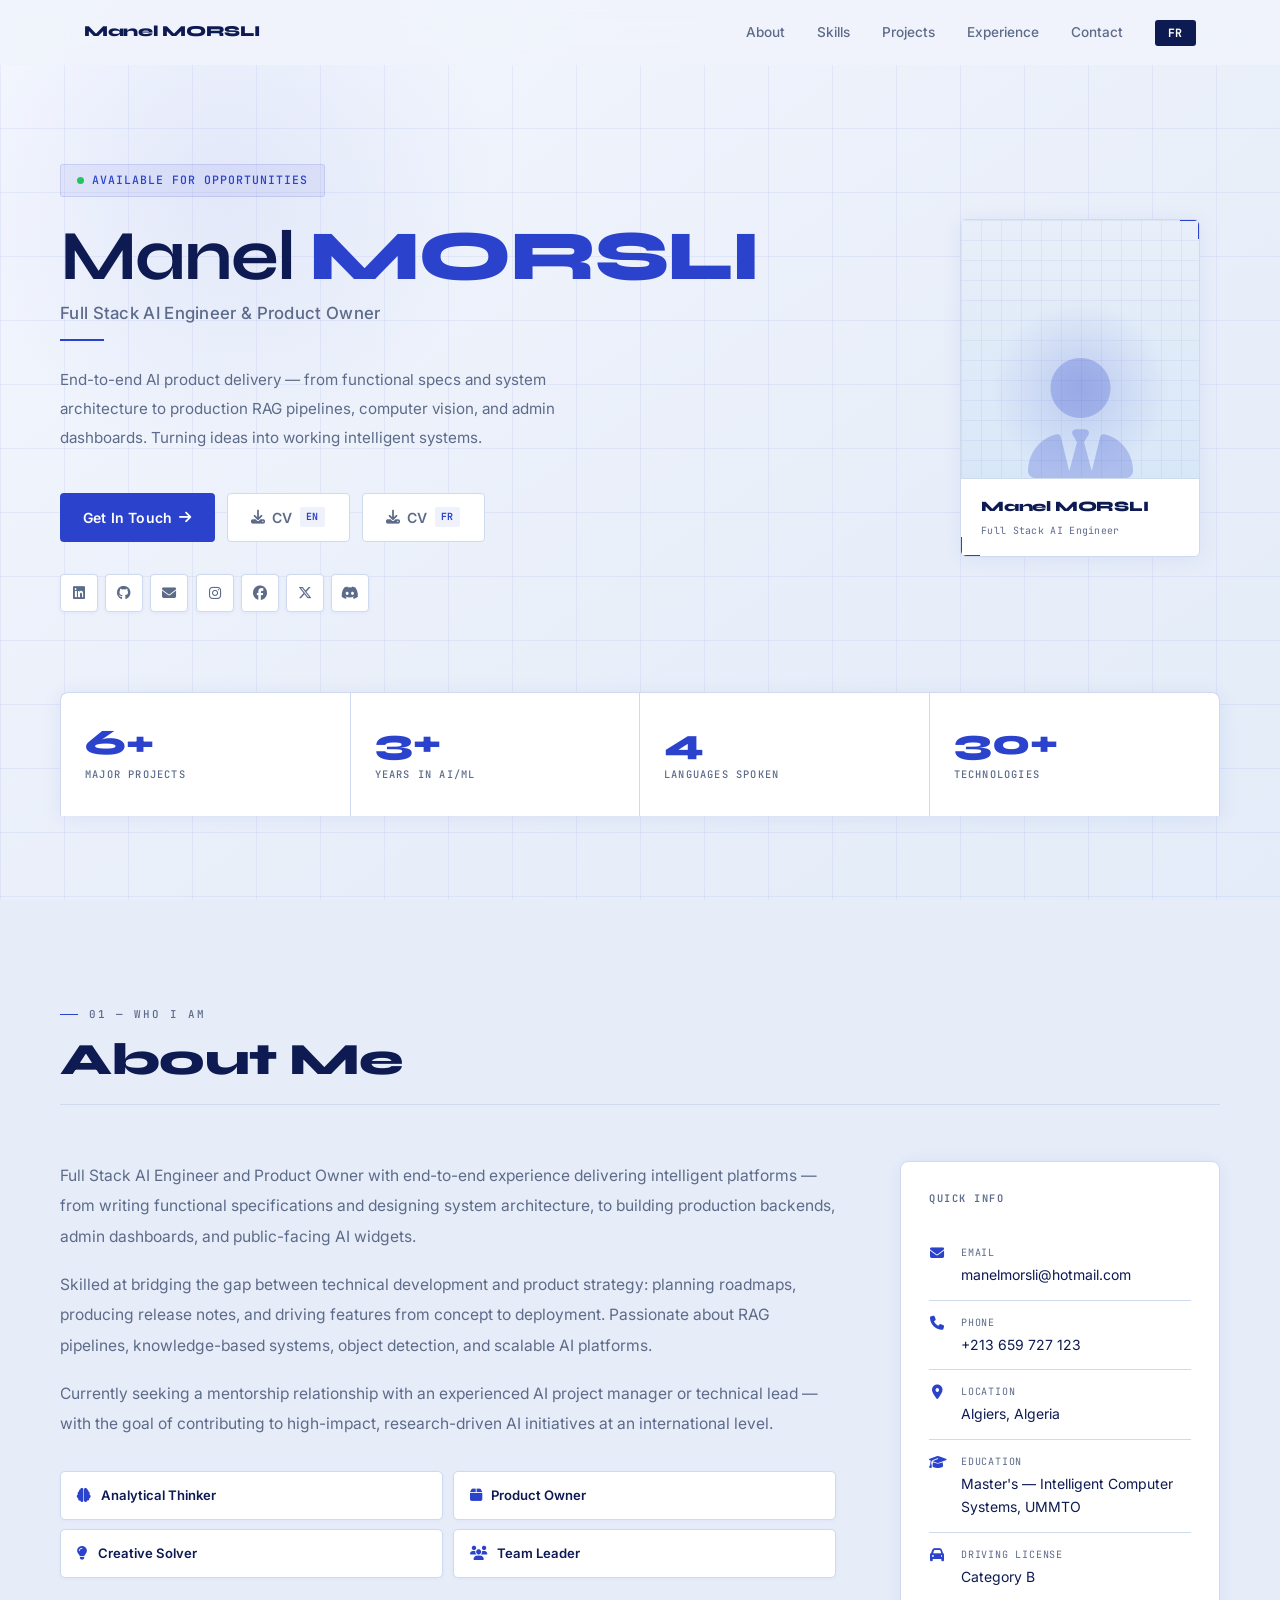
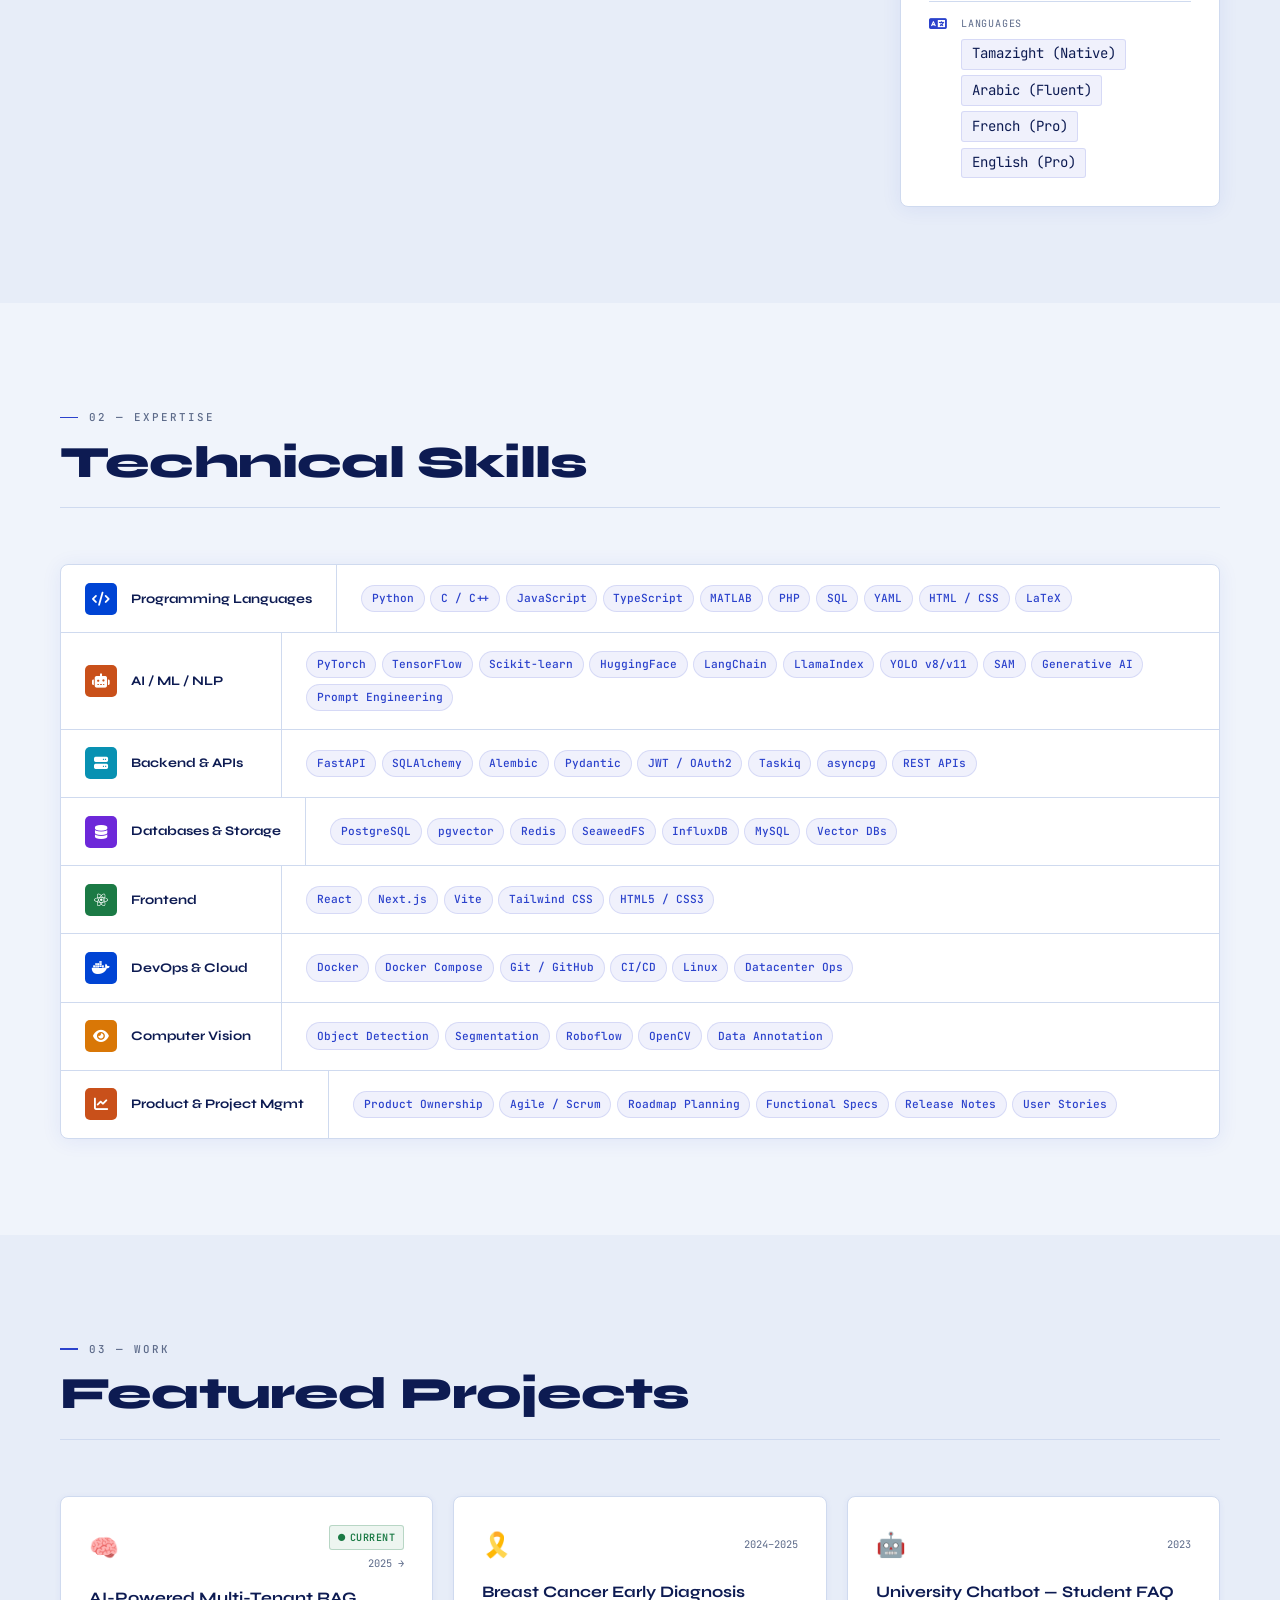
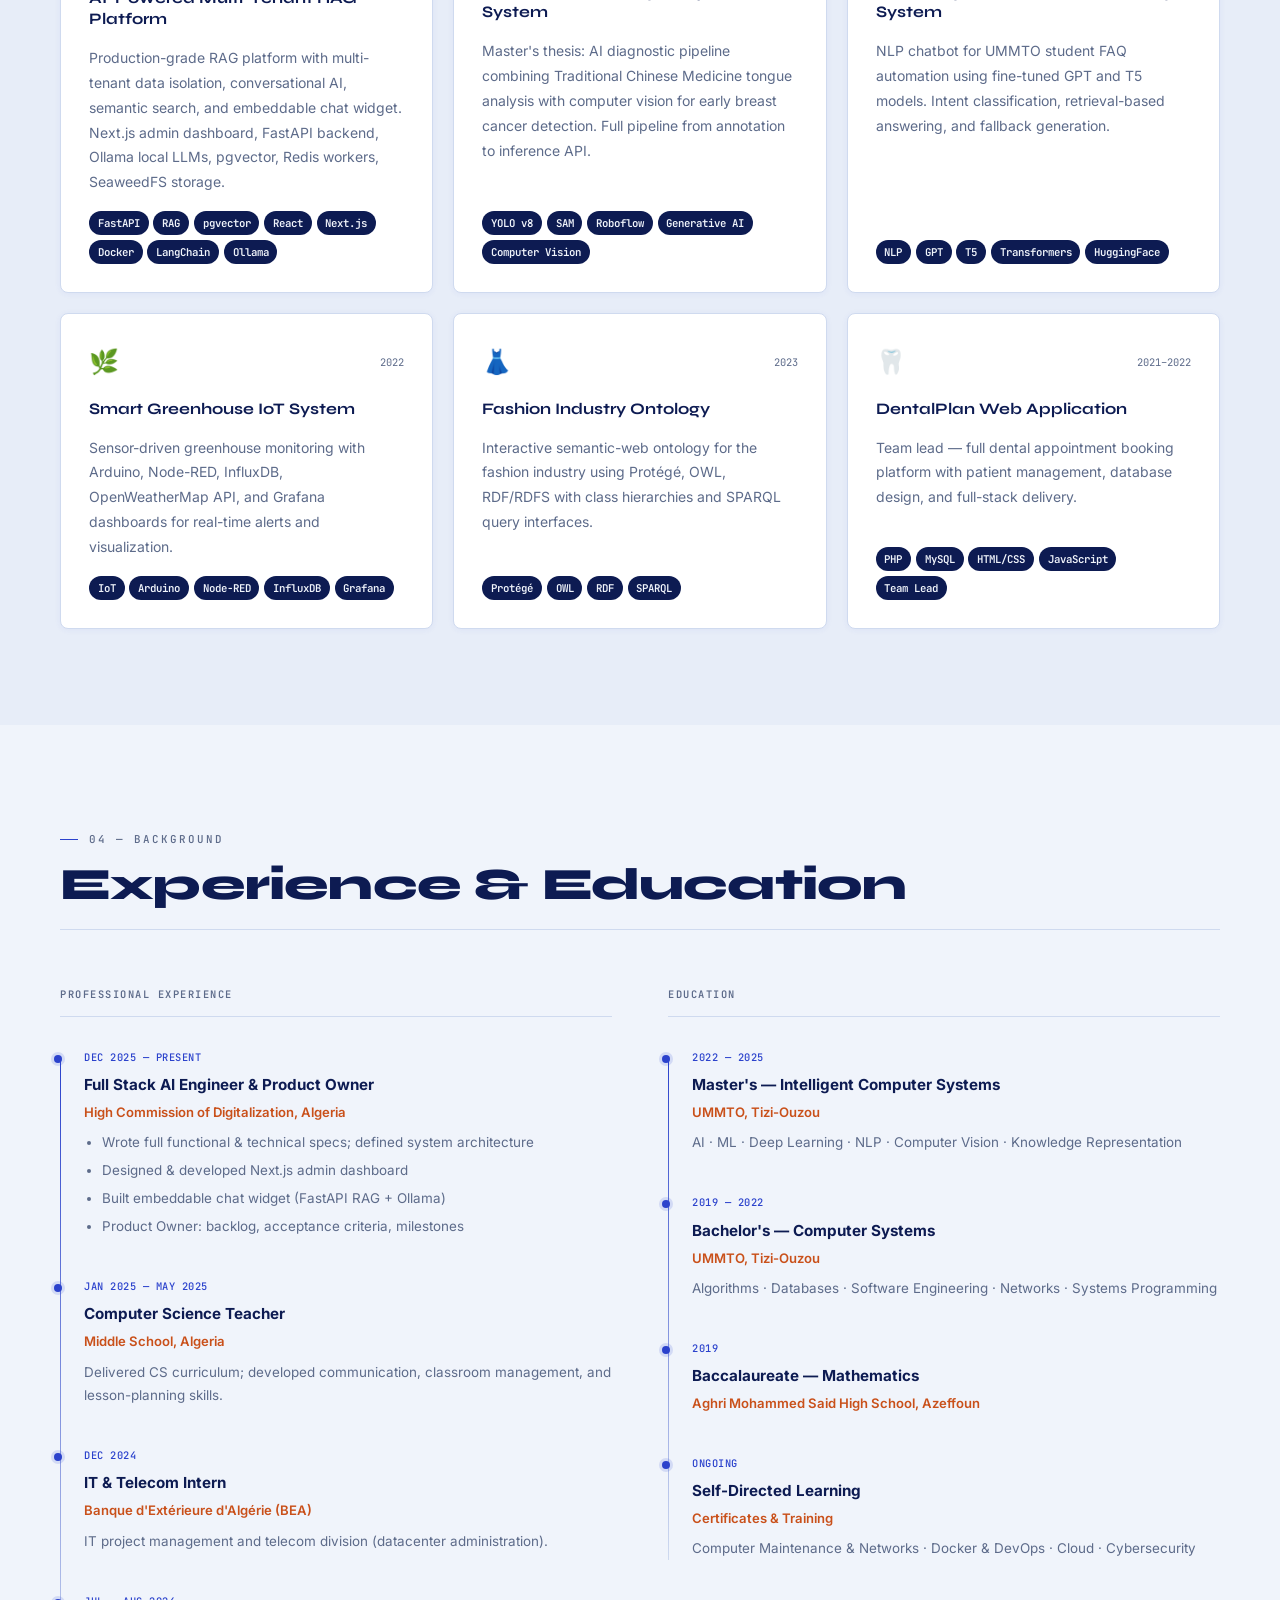
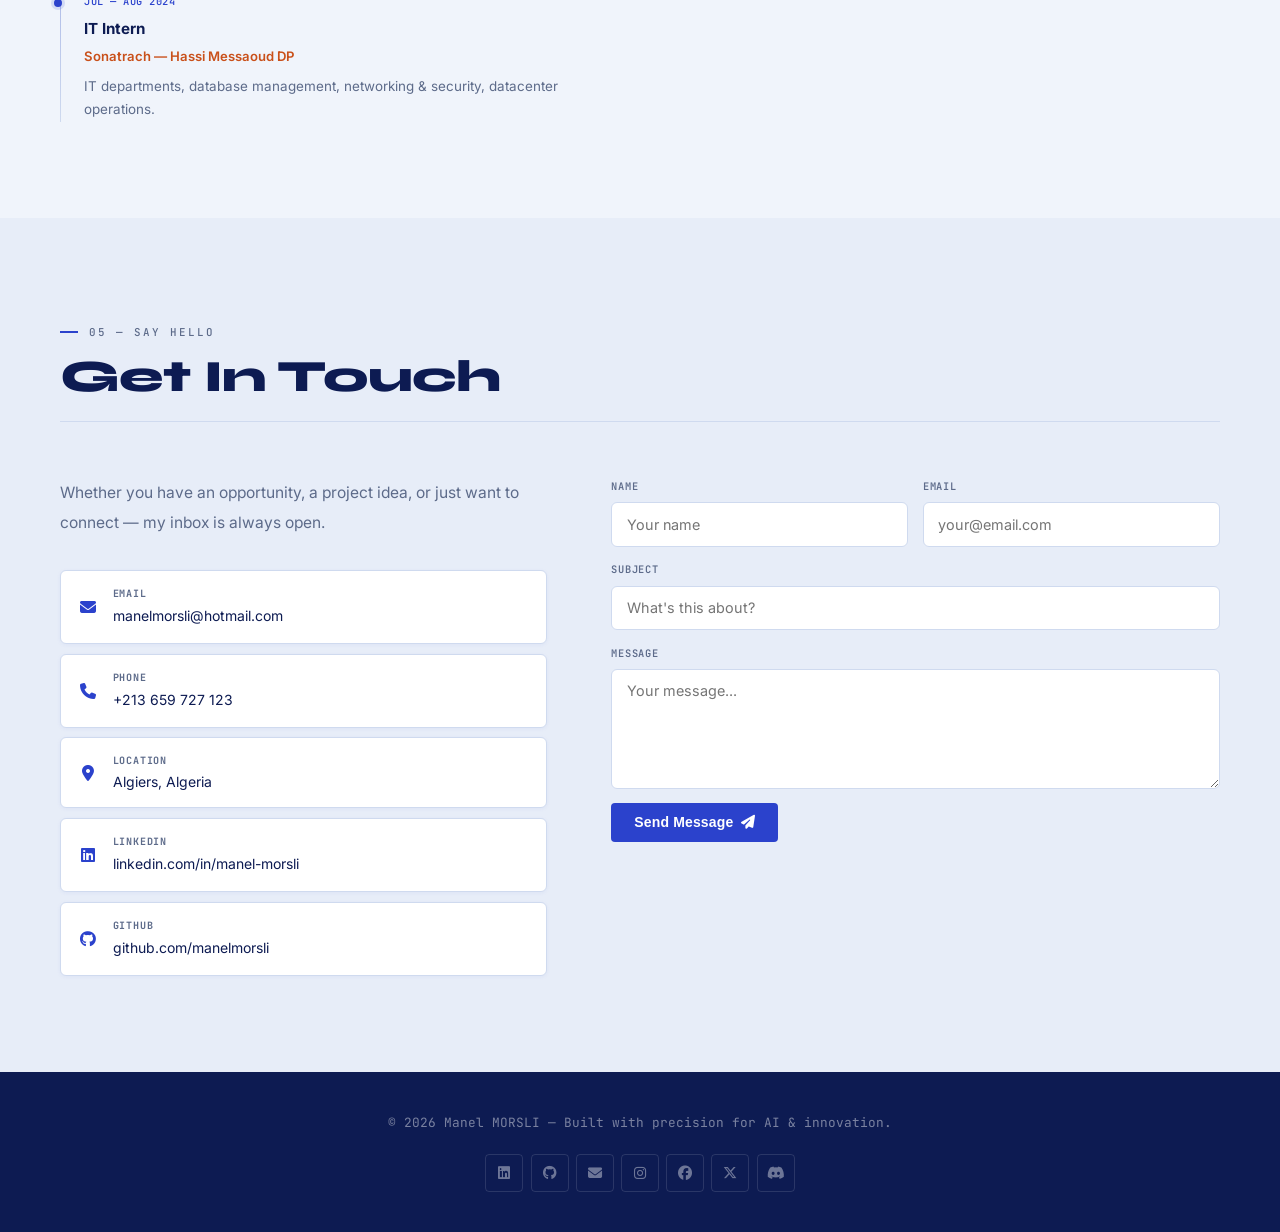
==== commit 9f0d2ef6: "Redesign: editorial layout + Utocat blue palette - Full color system overhaul: soft blue bg (#F0F4FB" ====
--- a/index.html
+++ b/index.html
@@ -5,12 +5,13 @@
     <meta name="viewport" content="width=device-width, initial-scale=1.0">
     <title>Manel MORSLI — Full Stack AI Engineer &amp; Product Owner</title>
     <meta name="description" content="Manel MORSLI — Full Stack AI Engineer and Product Owner. RAG pipelines, computer vision, NLP, FastAPI, React, Docker, and AI product delivery.">
+    <link rel="preconnect" href="https://fonts.googleapis.com">
+    <link rel="preconnect" href="https://fonts.gstatic.com" crossorigin>
+    <link href="https://fonts.googleapis.com/css2?family=Syne:wght@600;700;800&family=Inter:wght@400;500;600;700&family=JetBrains+Mono:wght@400;500&display=swap" rel="stylesheet">
     <link rel="stylesheet" href="styles.css">
     <link rel="stylesheet" href="https://cdnjs.cloudflare.com/ajax/libs/font-awesome/6.5.0/css/all.min.css">
 </head>
 <body>
-
-<canvas id="bg-canvas"></canvas>
 
 <!-- ══ NAVIGATION ══ -->
 <nav>
@@ -37,19 +38,20 @@
     <div class="hero-body">
 
         <!-- Left column: text -->
-        <div>
+        <div class="hero-text">
             <div class="badge">
                 <span class="badge-dot"></span>
                 <span data-en="Available for opportunities" data-fr="Disponible pour opportunités">Available for opportunities</span>
             </div>
 
-            <h1>Manel <span class="grad-name">MORSLI</span></h1>
+            <h1>Manel <span class="name-bold">MORSLI</span></h1>
 
             <p class="hero-role"
                data-en="Full Stack AI Engineer &amp; Product Owner"
                data-fr="Ingénieure IA Full Stack &amp; Product Owner">
                 Full Stack AI Engineer &amp; Product Owner
             </p>
+            <div class="role-line"></div>
 
             <p class="hero-desc"
                data-en="End-to-end AI product delivery — from functional specs and system architecture to production RAG pipelines, computer vision, and admin dashboards. Turning ideas into working intelligent systems."
@@ -59,8 +61,8 @@
 
             <div class="hero-ctas">
                 <a href="#contact" class="btn btn-primary">
-                    <i class="fas fa-paper-plane"></i>
                     <span data-en="Get In Touch" data-fr="Me Contacter">Get In Touch</span>
+                    <i class="fas fa-arrow-right"></i>
                 </a>
                 <a href="Manel_MORSLI_CV_en.pdf" download class="btn btn-outline">
                     <i class="fas fa-download"></i> CV <span class="cv-lang-badge">EN</span>
@@ -81,11 +83,15 @@
             </div>
         </div>
 
-        <!-- Right column: avatar -->
-        <div class="avatar-wrap">
-            <div class="avatar-ring">
-                <div class="avatar-inner">
-                    <i class="fas fa-user-astronaut"></i>
+        <!-- Right column: professional avatar card -->
+        <div class="hero-visual">
+            <div class="avatar-card">
+                <div class="avatar-photo">
+                    <i class="fas fa-user-tie"></i>
+                </div>
+                <div class="avatar-meta">
+                    <span class="avatar-name">Manel MORSLI</span>
+                    <span class="avatar-pos" data-en="Full Stack AI Engineer" data-fr="Ingénieure IA Full Stack">Full Stack AI Engineer</span>
                 </div>
             </div>
         </div>
@@ -115,7 +121,7 @@
 <!-- ══ ABOUT ══ -->
 <section class="section alt" id="about">
     <div class="section-inner">
-        <span class="s-eyebrow reveal" data-en="Who I Am" data-fr="Qui Suis-Je">Who I Am</span>
+        <span class="s-eyebrow reveal" data-en="01 — Who I Am" data-fr="01 — Qui Suis-Je">01 — Who I Am</span>
         <h2 class="s-title reveal"><span data-en="About Me" data-fr="À Propos">About Me</span></h2>
         <div class="s-rule reveal"></div>
 
@@ -208,16 +214,17 @@
 <!-- ══ SKILLS ══ -->
 <section class="section" id="skills">
     <div class="section-inner">
-        <span class="s-eyebrow reveal" data-en="Expertise" data-fr="Expertise">Expertise</span>
+        <span class="s-eyebrow reveal" data-en="02 — Expertise" data-fr="02 — Expertise">02 — Expertise</span>
         <h2 class="s-title reveal"><span data-en="Technical Skills" data-fr="Compétences Techniques">Technical Skills</span></h2>
         <div class="s-rule reveal"></div>
 
         <div class="skills-grid">
             <div class="skill-card reveal">
                 <div class="skill-head">
-                    <div class="skill-icon"><i class="fas fa-code"></i></div>
+                    <div class="skill-icon" style="background:#0044D4"><i class="fas fa-code"></i></div>
                     <h3 data-en="Programming Languages" data-fr="Langages de Programmation">Programming Languages</h3>
                 </div>
+                <div class="skill-divider"></div>
                 <div class="tags">
                     <span class="tag">Python</span><span class="tag">C / C++</span>
                     <span class="tag">JavaScript</span><span class="tag">TypeScript</span>
@@ -229,9 +236,10 @@
 
             <div class="skill-card reveal">
                 <div class="skill-head">
-                    <div class="skill-icon" style="background:linear-gradient(135deg,#f59e0b,#ef4444)"><i class="fas fa-robot"></i></div>
+                    <div class="skill-icon" style="background:#C9501A"><i class="fas fa-robot"></i></div>
                     <h3 data-en="AI / ML / NLP" data-fr="IA / ML / NLP">AI / ML / NLP</h3>
                 </div>
+                <div class="skill-divider"></div>
                 <div class="tags">
                     <span class="tag">PyTorch</span><span class="tag">TensorFlow</span>
                     <span class="tag">Scikit-learn</span><span class="tag">HuggingFace</span>
@@ -243,9 +251,10 @@
 
             <div class="skill-card reveal">
                 <div class="skill-head">
-                    <div class="skill-icon" style="background:linear-gradient(135deg,#06b6d4,#0ea5e9)"><i class="fas fa-server"></i></div>
+                    <div class="skill-icon" style="background:#0891B2"><i class="fas fa-server"></i></div>
                     <h3 data-en="Backend &amp; APIs" data-fr="Backend &amp; APIs">Backend &amp; APIs</h3>
                 </div>
+                <div class="skill-divider"></div>
                 <div class="tags">
                     <span class="tag">FastAPI</span><span class="tag">SQLAlchemy</span>
                     <span class="tag">Alembic</span><span class="tag">Pydantic</span>
@@ -256,9 +265,10 @@
 
             <div class="skill-card reveal">
                 <div class="skill-head">
-                    <div class="skill-icon" style="background:linear-gradient(135deg,#8b5cf6,#ec4899)"><i class="fas fa-database"></i></div>
+                    <div class="skill-icon" style="background:#6D28D9"><i class="fas fa-database"></i></div>
                     <h3 data-en="Databases &amp; Storage" data-fr="Bases de Données &amp; Stockage">Databases &amp; Storage</h3>
                 </div>
+                <div class="skill-divider"></div>
                 <div class="tags">
                     <span class="tag">PostgreSQL</span><span class="tag">pgvector</span>
                     <span class="tag">Redis</span><span class="tag">SeaweedFS</span>
@@ -269,9 +279,10 @@
 
             <div class="skill-card reveal">
                 <div class="skill-head">
-                    <div class="skill-icon" style="background:linear-gradient(135deg,#10b981,#06b6d4)"><i class="fab fa-react"></i></div>
+                    <div class="skill-icon" style="background:#1B7A45"><i class="fab fa-react"></i></div>
                     <h3 data-en="Frontend" data-fr="Frontend">Frontend</h3>
                 </div>
+                <div class="skill-divider"></div>
                 <div class="tags">
                     <span class="tag">React</span><span class="tag">Next.js</span>
                     <span class="tag">Vite</span><span class="tag">Tailwind CSS</span>
@@ -281,9 +292,10 @@
 
             <div class="skill-card reveal">
                 <div class="skill-head">
-                    <div class="skill-icon" style="background:linear-gradient(135deg,#3b82f6,#6366f1)"><i class="fab fa-docker"></i></div>
+                    <div class="skill-icon" style="background:#0044D4"><i class="fab fa-docker"></i></div>
                     <h3 data-en="DevOps &amp; Cloud" data-fr="DevOps &amp; Cloud">DevOps &amp; Cloud</h3>
                 </div>
+                <div class="skill-divider"></div>
                 <div class="tags">
                     <span class="tag">Docker</span><span class="tag">Docker Compose</span>
                     <span class="tag">Git / GitHub</span><span class="tag">CI/CD</span>
@@ -293,9 +305,10 @@
 
             <div class="skill-card reveal">
                 <div class="skill-head">
-                    <div class="skill-icon" style="background:linear-gradient(135deg,#f59e0b,#84cc16)"><i class="fas fa-eye"></i></div>
+                    <div class="skill-icon" style="background:#D97706"><i class="fas fa-eye"></i></div>
                     <h3 data-en="Computer Vision" data-fr="Vision par Ordinateur">Computer Vision</h3>
                 </div>
+                <div class="skill-divider"></div>
                 <div class="tags">
                     <span class="tag">Object Detection</span><span class="tag">Segmentation</span>
                     <span class="tag">Roboflow</span><span class="tag">OpenCV</span>
@@ -305,9 +318,10 @@
 
             <div class="skill-card reveal">
                 <div class="skill-head">
-                    <div class="skill-icon" style="background:linear-gradient(135deg,#ec4899,#f59e0b)"><i class="fas fa-chart-line"></i></div>
+                    <div class="skill-icon" style="background:#C9501A"><i class="fas fa-chart-line"></i></div>
                     <h3 data-en="Product &amp; Project Mgmt" data-fr="Gestion Produit &amp; Projet">Product &amp; Project Mgmt</h3>
                 </div>
+                <div class="skill-divider"></div>
                 <div class="tags">
                     <span class="tag">Product Ownership</span><span class="tag">Agile / Scrum</span>
                     <span class="tag">Roadmap Planning</span><span class="tag">Functional Specs</span>
@@ -321,7 +335,7 @@
 <!-- ══ PROJECTS ══ -->
 <section class="section alt" id="projects">
     <div class="section-inner">
-        <span class="s-eyebrow reveal" data-en="Work" data-fr="Travaux">Work</span>
+        <span class="s-eyebrow reveal" data-en="03 — Work" data-fr="03 — Travaux">03 — Work</span>
         <h2 class="s-title reveal"><span data-en="Featured Projects" data-fr="Projets Phares">Featured Projects</span></h2>
         <div class="s-rule reveal"></div>
 
@@ -332,7 +346,7 @@
                     <span class="project-icon">🧠</span>
                     <div style="display:flex;flex-direction:column;align-items:flex-end;gap:.3rem">
                         <span class="current-badge">
-                            <i class="fas fa-circle" style="font-size:.5rem;color:#22c55e"></i>
+                            <i class="fas fa-circle" style="font-size:.45rem"></i>
                             <span data-en="Current" data-fr="En cours">Current</span>
                         </span>
                         <span class="project-year">2025 →</span>
@@ -458,7 +472,7 @@
 <!-- ══ EXPERIENCE & EDUCATION ══ -->
 <section class="section" id="experience">
     <div class="section-inner">
-        <span class="s-eyebrow reveal" data-en="Background" data-fr="Parcours">Background</span>
+        <span class="s-eyebrow reveal" data-en="04 — Background" data-fr="04 — Parcours">04 — Background</span>
         <h2 class="s-title reveal"><span data-en="Experience &amp; Education" data-fr="Expérience &amp; Formation">Experience &amp; Education</span></h2>
         <div class="s-rule reveal"></div>
 
@@ -549,7 +563,7 @@
 <!-- ══ CONTACT ══ -->
 <section class="section alt" id="contact">
     <div class="section-inner">
-        <span class="s-eyebrow reveal" data-en="Say Hello" data-fr="Dire Bonjour">Say Hello</span>
+        <span class="s-eyebrow reveal" data-en="05 — Say Hello" data-fr="05 — Dire Bonjour">05 — Say Hello</span>
         <h2 class="s-title reveal"><span data-en="Get In Touch" data-fr="Me Contacter">Get In Touch</span></h2>
         <div class="s-rule reveal"></div>
 
@@ -622,8 +636,8 @@
                     <textarea id="fm" placeholder="Your message..." required></textarea>
                 </div>
                 <button type="submit" class="btn btn-primary" style="align-self:flex-start">
+                    <span data-en="Send Message" data-fr="Envoyer">Send Message</span>
                     <i class="fas fa-paper-plane"></i>
-                    <span data-en="Send Message" data-fr="Envoyer">Send Message</span>
                 </button>
             </form>
 
@@ -633,9 +647,9 @@
 
 <!-- ══ FOOTER ══ -->
 <footer>
-    <p data-en="© 2026 Manel MORSLI — Built with passion for AI &amp; innovation."
-       data-fr="© 2026 Manel MORSLI — Conçu avec passion pour l'IA et l'innovation.">
-        © 2026 Manel MORSLI — Built with passion for AI &amp; innovation.
+    <p data-en="© 2026 Manel MORSLI — Built with precision for AI &amp; innovation."
+       data-fr="© 2026 Manel MORSLI — Conçu avec précision pour l'IA et l'innovation.">
+        © 2026 Manel MORSLI — Built with precision for AI &amp; innovation.
     </p>
     <div class="socials">
         <a href="https://www.linkedin.com/in/manel-morsli"              target="_blank" rel="noopener" title="LinkedIn"><i class="fab fa-linkedin"></i></a>
--- a/styles.css
+++ b/styles.css
@@ -1,87 +1,97 @@
-/* ══════════════════════════════════════════
+/* ═══════════════════════════════════════════════
    MANEL MORSLI — Portfolio Stylesheet
-   ══════════════════════════════════════════ */
+   Design: Editorial × Precision — Blue Edition
+   ═══════════════════════════════════════════════ */
 
 /* ── TOKENS ── */
 :root {
-    --primary:       #7c3aed;
-    --primary-light: #a78bfa;
-    --cyan:          #06b6d4;
-    --accent:        #f59e0b;
-    --pink:          #ec4899;
-    --green:         #22c55e;
-    --bg:            #080810;
-    --bg2:           #0d0d1a;
-    --card:          #10101e;
-    --card2:         #161628;
-    --border:        rgba(124, 58, 237, 0.16);
-    --text:          #f1f5f9;
-    --muted:         #8b9ab4;
-    --grad:   linear-gradient(135deg, #7c3aed 0%, #06b6d4 100%);
-    --grad2:  linear-gradient(135deg, #7c3aed 0%, #ec4899 100%);
-    --grad3:  linear-gradient(135deg, #06b6d4 0%, #7c3aed 50%, #ec4899 100%);
+    --bg:            #F0F4FB;
+    --bg2:           #E7EDF8;
+    --hero-bg:       #EEF2FA;
+    --surface:       #FFFFFF;
+    --ink:           #0D1B52;
+    --muted:         #5D6B8A;
+    --border:        #CFDAEF;
+    --accent:        #2B42CC;
+    --accent-dark:   #1E30A8;
+    --accent-faint:  rgba(43, 66, 204, 0.07);
+    --accent-glow:   rgba(43, 66, 204, 0.18);
+    --orange:        #C9501A;
+    --green:         #1B7A45;
+    --hero-text:     #0D1B52;
+    --hero-muted:    #5D6B8A;
+    --hero-border:   rgba(43, 66, 204, 0.13);
+    --card-shadow:   0 2px 20px rgba(43, 66, 204, 0.08);
 }
 
 /* ── RESET ── */
 *, *::before, *::after { margin: 0; padding: 0; box-sizing: border-box; }
 html   { scroll-behavior: smooth; font-size: 16px; }
 body   {
-    font-family: 'Segoe UI', system-ui, -apple-system, sans-serif;
+    font-family: 'Inter', system-ui, -apple-system, sans-serif;
     background: var(--bg);
-    color: var(--text);
+    color: var(--ink);
     line-height: 1.7;
     overflow-x: hidden;
 }
 img { display: block; max-width: 100%; }
 a   { color: inherit; text-decoration: none; }
-
-/* ── CANVAS ── */
-#bg-canvas {
-    position: fixed; inset: 0; z-index: 0;
-    opacity: 0.25; pointer-events: none;
-}
-
-/* ════════════════════════════
+h1, h2, h3, h4 { font-family: 'Syne', system-ui, sans-serif; }
+
+/* ═══════════════════════════════════════
    NAVIGATION
-   ════════════════════════════ */
+   ═══════════════════════════════════════ */
 nav {
     position: fixed; top: 0; left: 0; right: 0; z-index: 900;
-    background: rgba(8, 8, 16, 0.88);
-    backdrop-filter: blur(18px);
-    border-bottom: 1px solid var(--border);
-}
+    background: rgba(240, 244, 251, 0.92);
+    backdrop-filter: blur(20px) saturate(1.6);
+    border-bottom: 1px solid transparent;
+    transition: border-color .3s, background .3s;
+}
+nav.scrolled {
+    border-bottom-color: var(--border);
+    background: rgba(255, 255, 255, 0.94);
+    box-shadow: var(--card-shadow);
+}
+
 .nav-inner {
     max-width: 1160px; margin: 0 auto;
-    padding: 0 1.5rem; height: 62px;
+    padding: 0 1.5rem; height: 64px;
     display: flex; align-items: center;
     justify-content: space-between; gap: 1rem;
 }
 .logo {
-    font-size: 1.1rem; font-weight: 800; white-space: nowrap;
-    background: var(--grad);
-    -webkit-background-clip: text; -webkit-text-fill-color: transparent;
-    background-clip: text;
+    font-family: 'Syne', sans-serif;
+    font-size: 0.95rem; font-weight: 800;
+    color: var(--ink); letter-spacing: -0.3px;
 }
 .nav-links {
-    display: flex; align-items: center; gap: 1.5rem; list-style: none;
+    display: flex; align-items: center; gap: 2rem; list-style: none;
 }
 .nav-links a {
-    color: var(--muted); font-size: 0.875rem;
-    font-weight: 500; transition: color .25s;
+    color: var(--muted); font-size: 0.85rem;
+    font-weight: 500; transition: color .2s;
+    position: relative; padding-bottom: 2px;
+}
+.nav-links a::after {
+    content: ''; position: absolute; bottom: -2px; left: 0; right: 0;
+    height: 1.5px; background: var(--accent);
+    transform: scaleX(0); transform-origin: left;
+    transition: transform .25s ease;
 }
 .nav-links a:hover,
-.nav-links a.active { color: var(--primary-light); }
+.nav-links a.active { color: var(--ink); }
+.nav-links a:hover::after,
+.nav-links a.active::after { transform: scaleX(1); }
 
 .lang-btn {
-    background: var(--grad); border: none; cursor: pointer;
-    color: #fff; font-weight: 700; font-size: 0.78rem;
-    padding: 0.35rem 0.9rem; border-radius: 20px; flex-shrink: 0;
-    transition: transform .2s, box-shadow .2s;
-}
-.lang-btn:hover {
-    transform: translateY(-2px);
-    box-shadow: 0 4px 14px rgba(124, 58, 237, .45);
-}
+    background: var(--ink); border: none; cursor: pointer;
+    color: #fff; font-weight: 700; font-size: 0.72rem;
+    font-family: 'JetBrains Mono', monospace;
+    padding: 0.32rem 0.8rem; border-radius: 3px;
+    letter-spacing: 0.8px; transition: background .2s;
+}
+.lang-btn:hover { background: var(--accent); }
 
 .hamburger {
     display: none; flex-direction: column;
@@ -90,463 +100,654 @@
     padding: 4px; flex-shrink: 0;
 }
 .hamburger span {
-    display: block; width: 22px; height: 2px;
-    background: var(--text); border-radius: 2px; transition: .3s;
-}
-.hamburger.open span:nth-child(1) { transform: translateY(7px) rotate(45deg); }
+    display: block; width: 22px; height: 1.5px;
+    background: var(--ink); transition: .3s;
+}
+.hamburger.open span:nth-child(1) { transform: translateY(6.5px) rotate(45deg); }
 .hamburger.open span:nth-child(2) { opacity: 0; }
-.hamburger.open span:nth-child(3) { transform: translateY(-7px) rotate(-45deg); }
-
-/* ════════════════════════════
-   HERO
-   ════════════════════════════ */
+.hamburger.open span:nth-child(3) { transform: translateY(-6.5px) rotate(-45deg); }
+
+/* ═══════════════════════════════════════
+   HERO  (light blue theme)
+   ═══════════════════════════════════════ */
 .hero {
     min-height: 100vh;
+    background: linear-gradient(145deg, #F5F8FF 0%, #EBF0FA 45%, #E3ECF8 100%);
     display: flex; flex-direction: column;
     align-items: center; justify-content: center;
-    padding: 80px 1.5rem 3rem;
-    position: relative; z-index: 1;
-}
+    padding: 80px 1.5rem 0;
+    position: relative; overflow: hidden;
+}
+/* Soft radial highlight top-left */
+.hero::before {
+    content: '';
+    position: absolute; top: -120px; left: -80px;
+    width: 600px; height: 600px;
+    background: radial-gradient(circle, rgba(43,66,204,0.07) 0%, transparent 65%);
+    pointer-events: none;
+}
+/* Subtle grid lines */
+.hero::after {
+    content: '';
+    position: absolute; inset: 0;
+    background-image:
+        linear-gradient(var(--hero-border) 1px, transparent 1px),
+        linear-gradient(90deg, var(--hero-border) 1px, transparent 1px);
+    background-size: 64px 64px;
+    pointer-events: none; opacity: 0.5;
+}
+
 .hero-body {
     max-width: 1160px; width: 100%;
     display: grid; grid-template-columns: 1fr 280px;
-    gap: 4rem; align-items: center;
+    gap: 5rem; align-items: center;
+    position: relative; z-index: 1;
 }
 
 /* Badge */
 .badge {
     display: inline-flex; align-items: center; gap: 0.5rem;
-    background: rgba(124, 58, 237, .12);
-    border: 1px solid rgba(124, 58, 237, .25);
-    padding: 0.35rem 1rem; border-radius: 30px;
-    font-size: 0.78rem; font-weight: 600;
-    color: var(--primary-light); letter-spacing: .4px;
-    margin-bottom: 1.25rem;
+    background: rgba(43, 66, 204, 0.07);
+    border: 1px solid var(--hero-border);
+    padding: 0.35rem 1rem; border-radius: 3px;
+    font-size: 0.72rem; font-weight: 500;
+    color: var(--accent); letter-spacing: 1px;
+    text-transform: uppercase; margin-bottom: 1.5rem;
+    font-family: 'JetBrains Mono', monospace;
 }
 .badge-dot {
-    display: inline-block; width: 8px; height: 8px;
-    border-radius: 50%; background: var(--green); flex-shrink: 0;
-    animation: blink 2s ease-in-out infinite;
+    display: inline-block; width: 7px; height: 7px;
+    border-radius: 50%; background: #22c55e; flex-shrink: 0;
+    animation: blink 2.5s ease-in-out infinite;
 }
 @keyframes blink {
-    0%, 100% { opacity: 1; transform: scale(1); }
-    50%       { opacity: .4; transform: scale(1.35); }
+    0%, 100% { opacity: 1; }
+    50%       { opacity: .3; }
 }
 
 .hero h1 {
-    font-size: clamp(2.8rem, 5vw, 4.5rem);
-    font-weight: 900; line-height: 1.05;
-    letter-spacing: -1.5px; margin-bottom: 0.75rem;
-}
-.hero h1 .grad-name {
-    background: var(--grad3);
-    -webkit-background-clip: text; -webkit-text-fill-color: transparent;
-    background-clip: text;
-}
+    font-size: clamp(3rem, 5.5vw, 5.2rem);
+    font-weight: 700; line-height: 1.0;
+    letter-spacing: -2px; color: var(--ink);
+    margin-bottom: 0.5rem;
+}
+.hero h1 .name-bold {
+    font-weight: 800; color: var(--accent);
+}
+
 .hero-role {
-    font-size: clamp(1rem, 2vw, 1.25rem);
-    color: var(--cyan); font-weight: 600; margin-bottom: 1.1rem;
-}
+    font-size: clamp(0.875rem, 1.4vw, 1.05rem);
+    color: var(--muted); font-weight: 500;
+    margin-bottom: 0.7rem; letter-spacing: 0.3px;
+}
+.role-line {
+    width: 44px; height: 2px;
+    background: var(--accent);
+    margin-bottom: 1.6rem;
+}
+
 .hero-desc {
-    color: var(--muted); font-size: 1rem; line-height: 1.85;
-    max-width: 540px; margin-bottom: 2rem;
-}
-.hero-ctas { display: flex; gap: 0.875rem; flex-wrap: wrap; }
-
-/* Avatar */
-.avatar-wrap {
-    display: flex; flex-direction: column;
-    align-items: center; justify-content: center;
-}
-.avatar-ring {
-    width: 220px; height: 220px; border-radius: 50%; padding: 3px;
-    background: var(--grad); flex-shrink: 0;
-    box-shadow: 0 0 50px rgba(124, 58, 237, .3);
-}
-.avatar-inner {
-    width: 100%; height: 100%; border-radius: 50%;
-    background: var(--card2);
+    color: var(--muted); font-size: 0.95rem; line-height: 1.9;
+    max-width: 500px; margin-bottom: 2.5rem;
+}
+
+.hero-ctas { display: flex; gap: 0.75rem; flex-wrap: wrap; }
+
+/* Avatar card */
+.hero-visual {
     display: flex; align-items: center; justify-content: center;
-    font-size: 5.5rem; color: var(--primary-light);
+}
+.avatar-card {
+    width: 240px;
+    border: 1px solid var(--border);
+    background: var(--surface);
+    border-radius: 6px;
+    position: relative; overflow: hidden;
+    box-shadow: var(--card-shadow);
+}
+/* Diagonal corner accent marks */
+.avatar-card::before {
+    content: '';
+    position: absolute; top: -1px; right: -1px;
+    width: 20px; height: 20px;
+    border-top: 2px solid var(--accent);
+    border-right: 2px solid var(--accent);
+    z-index: 3;
+}
+.avatar-card::after {
+    content: '';
+    position: absolute; bottom: -1px; left: -1px;
+    width: 20px; height: 20px;
+    border-bottom: 2px solid var(--accent);
+    border-left: 2px solid var(--accent);
+    z-index: 3;
+}
+.avatar-photo {
+    height: 258px;
+    display: flex; align-items: flex-end; justify-content: center;
+    background: linear-gradient(180deg, #E8EFF9 0%, #D8E7F8 100%);
+    position: relative; overflow: hidden;
+}
+.avatar-photo::before {
+    content: '';
+    position: absolute; inset: 0;
+    background-image:
+        linear-gradient(rgba(43,66,204,0.06) 1px, transparent 1px),
+        linear-gradient(90deg, rgba(43,66,204,0.06) 1px, transparent 1px);
+    background-size: 20px 20px;
+    z-index: 0;
+}
+.avatar-photo::after {
+    content: '';
+    position: absolute; bottom: 0; left: 50%;
+    transform: translateX(-50%);
+    width: 180px; height: 180px;
+    background: radial-gradient(circle, rgba(43,66,204,0.18) 0%, transparent 70%);
+    z-index: 0;
+}
+.avatar-photo i {
+    font-size: 7.5rem;
+    color: rgba(43, 66, 204, 0.25);
+    position: relative; z-index: 1;
+    line-height: 1;
+    transition: color .3s;
+}
+.avatar-card:hover .avatar-photo i { color: rgba(43, 66, 204, 0.38); }
+.avatar-meta {
+    padding: 1rem 1.25rem;
+    border-top: 1px solid var(--border);
+    background: var(--surface);
+}
+.avatar-name {
+    display: block;
+    font-family: 'Syne', sans-serif;
+    font-size: 0.9rem; font-weight: 800;
+    color: var(--ink); letter-spacing: -0.2px;
+}
+.avatar-pos {
+    display: block;
+    font-size: 0.62rem;
+    color: var(--muted);
+    font-family: 'JetBrains Mono', monospace;
+    margin-top: 0.25rem; letter-spacing: 0.3px;
 }
 
 /* Socials */
 .socials {
-    display: flex; gap: 0.625rem;
-    flex-wrap: wrap; margin-top: 1.75rem;
+    display: flex; gap: 0.45rem; flex-wrap: wrap; margin-top: 2rem;
 }
 .socials a {
-    width: 40px; height: 40px; border-radius: 50%;
-    background: var(--card2); border: 1px solid var(--border);
+    width: 38px; height: 38px;
+    border: 1px solid var(--border);
+    background: var(--surface);
     display: flex; align-items: center; justify-content: center;
-    color: var(--muted); font-size: 1rem; transition: all .3s;
+    color: var(--muted); font-size: 0.88rem; transition: all .2s;
+    border-radius: 4px;
+    box-shadow: 0 1px 4px rgba(43,66,204,0.06);
 }
 .socials a:hover {
-    background: var(--grad); color: #fff;
-    border-color: transparent; transform: translateY(-4px);
+    background: var(--accent); color: #fff;
+    border-color: var(--accent);
+    box-shadow: 0 4px 12px rgba(43,66,204,0.3);
+    transform: translateY(-2px);
 }
 
 /* Stats bar */
 .stats-bar {
     max-width: 1160px; width: 100%;
     display: grid; grid-template-columns: repeat(4, 1fr);
-    margin-top: 3rem;
-    border: 1px solid var(--border); border-radius: 16px;
-    background: var(--card); overflow: hidden;
+    margin-top: 5rem;
+    border: 1px solid var(--border);
+    border-bottom: none;
+    background: var(--surface);
+    border-radius: 8px 8px 0 0;
+    overflow: hidden;
+    position: relative; z-index: 1;
+    box-shadow: var(--card-shadow);
 }
 .stat-item {
-    padding: 1.5rem 1.25rem;
-    display: flex; flex-direction: column; gap: 0.3rem;
+    padding: 2rem 1.5rem;
+    display: flex; flex-direction: column; gap: 0.35rem;
     border-right: 1px solid var(--border);
 }
 .stat-item:last-child { border-right: none; }
 .stat-num {
-    font-size: 2rem; font-weight: 900; line-height: 1;
-    background: var(--grad);
-    -webkit-background-clip: text; -webkit-text-fill-color: transparent;
-    background-clip: text;
+    font-family: 'Syne', sans-serif;
+    font-size: 2.25rem; font-weight: 800; line-height: 1;
+    color: var(--accent);
 }
 .stat-lbl {
-    font-size: 0.7rem; font-weight: 600;
-    color: var(--muted); text-transform: uppercase; letter-spacing: 1px;
-}
-
-/* ════════════════════════════
+    font-size: 0.65rem; font-weight: 500;
+    color: var(--muted); text-transform: uppercase;
+    letter-spacing: 1.2px;
+    font-family: 'JetBrains Mono', monospace;
+}
+
+/* ═══════════════════════════════════════
    BUTTONS
-   ════════════════════════════ */
+   ═══════════════════════════════════════ */
 .btn {
     display: inline-flex; align-items: center; gap: 0.45rem;
-    padding: 0.7rem 1.6rem; border-radius: 30px;
-    font-weight: 700; font-size: 0.9rem;
-    transition: all .25s; cursor: pointer;
-    border: none; text-decoration: none;
-}
-.btn-primary { background: var(--grad); color: #fff; }
+    padding: 0.72rem 1.45rem; border-radius: 4px;
+    font-weight: 600; font-size: 0.875rem;
+    transition: all .2s; cursor: pointer;
+    border: none; text-decoration: none; letter-spacing: 0.15px;
+}
+.btn-primary { background: var(--accent); color: #fff; }
 .btn-primary:hover {
-    transform: translateY(-3px);
-    box-shadow: 0 10px 28px rgba(124, 58, 237, .4);
+    background: var(--accent-dark);
+    transform: translateY(-2px);
+    box-shadow: 0 6px 18px rgba(43, 66, 204, .35);
 }
 .btn-outline {
-    background: transparent;
-    border: 2px solid rgba(124, 58, 237, .45);
-    color: var(--primary-light);
-}
-.btn-outline:hover { background: rgba(124, 58, 237, .12); transform: translateY(-3px); }
+    background: var(--surface);
+    border: 1px solid var(--border);
+    color: var(--muted);
+}
+.btn-outline:hover {
+    border-color: var(--accent);
+    color: var(--accent);
+    box-shadow: 0 2px 10px rgba(43,66,204,0.1);
+}
 
 .cv-lang-badge {
-    font-size: 0.68rem; font-weight: 800; letter-spacing: .5px;
-    background: var(--grad); color: #fff;
-    padding: 0.1rem 0.45rem; border-radius: 5px; margin-left: 0.1rem;
-}
-
-/* ════════════════════════════
+    font-size: 0.62rem; font-weight: 700; letter-spacing: .5px;
+    background: var(--accent-faint); color: var(--accent);
+    padding: 0.1rem 0.4rem; border-radius: 2px;
+    font-family: 'JetBrains Mono', monospace;
+}
+
+/* ═══════════════════════════════════════
    SECTION SHELL
-   ════════════════════════════ */
-.section { padding: 5.5rem 1.5rem; position: relative; z-index: 1; }
+   ═══════════════════════════════════════ */
+.section { padding: 6rem 1.5rem; position: relative; }
 .alt     { background: var(--bg2); }
 .section-inner { max-width: 1160px; margin: 0 auto; }
 
 .s-eyebrow {
-    display: inline-block; font-size: 0.7rem; font-weight: 700;
+    display: inline-flex; align-items: center; gap: 0.7rem;
+    font-size: 0.68rem; font-weight: 500;
     text-transform: uppercase; letter-spacing: 2px;
-    color: var(--primary-light); margin-bottom: 0.6rem;
+    color: var(--muted); margin-bottom: 0.75rem;
+    font-family: 'JetBrains Mono', monospace;
+}
+.s-eyebrow::before {
+    content: '';
+    display: inline-block; width: 18px; height: 1.5px;
+    background: var(--accent); flex-shrink: 0;
 }
 .s-title {
-    font-size: clamp(1.7rem, 3.5vw, 2.6rem);
-    font-weight: 800; line-height: 1.15; margin-bottom: 0.75rem;
-}
-.s-title span {
-    background: var(--grad);
-    -webkit-background-clip: text; -webkit-text-fill-color: transparent;
-    background-clip: text;
+    font-size: clamp(1.9rem, 3.5vw, 2.9rem);
+    font-weight: 800; line-height: 1.08; margin-bottom: 0;
+    color: var(--ink); letter-spacing: -0.8px;
 }
 .s-rule {
-    width: 44px; height: 3px; border-radius: 3px;
-    background: var(--grad); margin-bottom: 3rem;
-}
-
-/* ════════════════════════════
+    width: 100%; height: 1px;
+    background: var(--border);
+    margin-top: 1.25rem; margin-bottom: 3.5rem;
+}
+
+/* ═══════════════════════════════════════
    ABOUT
-   ════════════════════════════ */
+   ═══════════════════════════════════════ */
 .about-grid {
-    display: grid; grid-template-columns: 1fr 340px;
-    gap: 3.5rem; align-items: start;
+    display: grid; grid-template-columns: 1fr 320px;
+    gap: 4rem; align-items: start;
 }
 .about-text p {
     color: var(--muted); margin-bottom: 1.1rem;
-    font-size: 0.975rem; line-height: 1.9;
+    font-size: 0.975rem; line-height: 1.95;
 }
 .traits {
     display: grid; grid-template-columns: 1fr 1fr;
-    gap: 0.75rem; margin-top: 1.75rem;
+    gap: 0.6rem; margin-top: 2rem;
 }
 .trait {
-    background: var(--card); border: 1px solid var(--border);
-    padding: 0.8rem 1rem; border-radius: 10px;
+    background: var(--surface);
+    border: 1px solid var(--border);
+    padding: 0.75rem 1rem; border-radius: 5px;
     display: flex; align-items: center; gap: 0.6rem;
-    font-size: 0.85rem; font-weight: 600; transition: all .25s;
-}
-.trait i { color: var(--primary-light); font-size: 1rem; flex-shrink: 0; }
-.trait:hover { border-color: var(--primary-light); transform: translateX(5px); background: var(--card2); }
+    font-size: 0.82rem; font-weight: 600; transition: all .2s;
+    color: var(--ink);
+    box-shadow: 0 1px 4px rgba(43,66,204,0.05);
+}
+.trait i { color: var(--accent); font-size: 0.88rem; flex-shrink: 0; }
+.trait:hover {
+    border-color: var(--accent);
+    background: var(--accent-faint);
+    box-shadow: 0 4px 12px rgba(43,66,204,0.1);
+}
 
 .info-card {
-    background: var(--card); border: 1px solid var(--border);
-    border-radius: 16px; padding: 1.75rem;
+    background: var(--surface);
+    border: 1px solid var(--border);
+    border-radius: 8px; padding: 1.75rem;
+    box-shadow: var(--card-shadow);
 }
 .info-card-title {
-    font-size: 0.8rem; font-weight: 700; text-transform: uppercase;
-    letter-spacing: 1.2px; color: var(--primary-light); margin-bottom: 1.25rem;
+    font-size: 0.65rem; font-weight: 600; text-transform: uppercase;
+    letter-spacing: 1.5px; color: var(--muted); margin-bottom: 1.5rem;
+    font-family: 'JetBrains Mono', monospace;
 }
 .info-row {
-    display: flex; gap: 0.875rem; align-items: flex-start;
-    padding: 0.75rem 0; border-bottom: 1px solid var(--border);
+    display: flex; gap: 1rem; align-items: flex-start;
+    padding: 0.8rem 0; border-bottom: 1px solid var(--border);
 }
 .info-row:last-child { border-bottom: none; padding-bottom: 0; }
 .info-row i {
-    color: var(--cyan); font-size: 0.95rem;
-    margin-top: 0.15rem; width: 18px;
+    color: var(--accent); font-size: 0.88rem;
+    margin-top: 0.12rem; width: 16px;
     text-align: center; flex-shrink: 0;
 }
-.info-row-content { display: flex; flex-direction: column; gap: 0.15rem; }
+.info-row-content { display: flex; flex-direction: column; gap: 0.12rem; }
 .info-row label {
-    font-size: 0.7rem; color: var(--muted);
+    font-size: 0.63rem; color: var(--muted);
     text-transform: uppercase; letter-spacing: .8px;
+    font-family: 'JetBrains Mono', monospace;
 }
 .info-row span,
-.info-row a { font-size: 0.875rem; color: var(--text); }
-.info-row a:hover { color: var(--primary-light); }
-.lang-pills { display: flex; flex-wrap: wrap; gap: 0.4rem; margin-top: 0.3rem; }
+.info-row a { font-size: 0.875rem; color: var(--ink); }
+.info-row a:hover { color: var(--accent); }
+
+.lang-pills { display: flex; flex-wrap: wrap; gap: 0.35rem; margin-top: 0.3rem; }
 .lang-pill {
-    background: rgba(6, 182, 212, .1);
-    border: 1px solid rgba(6, 182, 212, .2);
-    padding: 0.2rem 0.65rem; border-radius: 20px;
-    font-size: 0.75rem; color: var(--cyan);
-}
-
-/* ════════════════════════════
+    background: var(--accent-faint);
+    border: 1px solid var(--hero-border);
+    padding: 0.15rem 0.6rem; border-radius: 3px;
+    font-size: 0.7rem; color: var(--accent);
+    font-family: 'JetBrains Mono', monospace;
+}
+
+/* ═══════════════════════════════════════
    SKILLS
-   ════════════════════════════ */
+   ═══════════════════════════════════════ */
 .skills-grid {
-    display: grid;
-    grid-template-columns: repeat(auto-fill, minmax(255px, 1fr));
-    gap: 1.25rem;
+    display: flex; flex-direction: column;
+    border: 1px solid var(--border);
+    border-radius: 8px; overflow: hidden;
+    background: var(--surface);
+    box-shadow: var(--card-shadow);
 }
 .skill-card {
-    background: var(--card); border: 1px solid var(--border);
-    border-radius: 14px; padding: 1.5rem;
-    transition: transform .3s, box-shadow .3s, border-color .3s;
-}
-.skill-card:hover {
-    transform: translateY(-6px);
-    box-shadow: 0 14px 36px rgba(124, 58, 237, .18);
-    border-color: rgba(124, 58, 237, .35);
-}
+    display: flex; align-items: center; gap: 0;
+    border-bottom: 1px solid var(--border);
+    transition: background .18s;
+}
+.skill-card:last-child { border-bottom: none; }
+.skill-card:hover { background: var(--accent-faint); }
+
 .skill-head {
-    display: flex; align-items: center;
-    gap: 0.75rem; margin-bottom: 1.1rem;
+    display: flex; align-items: center; gap: 0.9rem;
+    padding: 1.1rem 1.5rem;
+    min-width: 220px; flex-shrink: 0;
 }
 .skill-icon {
-    width: 38px; height: 38px; border-radius: 9px; flex-shrink: 0;
-    background: var(--grad);
+    width: 32px; height: 32px; border-radius: 5px; flex-shrink: 0;
     display: flex; align-items: center; justify-content: center;
-    font-size: 1rem; color: #fff;
-}
-.skill-card h3 { font-size: 0.9rem; font-weight: 700; }
-.tags { display: flex; flex-wrap: wrap; gap: 0.4rem; }
+    font-size: 0.88rem; color: #fff;
+}
+.skill-card h3 {
+    font-size: 0.82rem; font-weight: 700;
+    font-family: 'Syne', sans-serif;
+    color: var(--ink); white-space: nowrap;
+}
+.skill-divider {
+    width: 1px; background: var(--border);
+    align-self: stretch; flex-shrink: 0;
+}
+.tags {
+    display: flex; flex-wrap: wrap; gap: 0.35rem;
+    align-items: center; flex: 1;
+    padding: 1.1rem 1.5rem;
+}
 .tag {
-    padding: 0.25rem 0.65rem; border-radius: 7px;
-    font-size: 0.75rem; font-weight: 500;
-    background: rgba(124, 58, 237, .1);
-    border: 1px solid rgba(124, 58, 237, .2);
-    color: var(--primary-light); transition: background .2s;
-}
-.tag:hover { background: rgba(124, 58, 237, .22); }
-
-/* ════════════════════════════
+    padding: 0.2rem 0.6rem; border-radius: 20px;
+    font-size: 0.7rem; font-weight: 500;
+    background: var(--accent-faint);
+    border: 1px solid var(--hero-border);
+    color: var(--accent);
+    font-family: 'JetBrains Mono', monospace;
+    transition: all .15s;
+}
+.tag:hover {
+    background: var(--accent);
+    border-color: var(--accent);
+    color: #fff;
+}
+
+/* ═══════════════════════════════════════
    PROJECTS
-   ════════════════════════════ */
+   ═══════════════════════════════════════ */
 .projects-grid {
     display: grid;
     grid-template-columns: repeat(auto-fill, minmax(330px, 1fr));
-    gap: 1.5rem;
+    gap: 1.25rem;
 }
 .project-card {
-    background: var(--card); border: 1px solid var(--border);
-    border-radius: 16px; padding: 1.75rem;
-    display: flex; flex-direction: column; gap: 0.875rem;
-    transition: transform .3s, box-shadow .3s, border-color .3s;
+    background: var(--surface);
+    border: 1px solid var(--border);
+    border-radius: 8px; padding: 1.75rem;
+    display: flex; flex-direction: column; gap: 1rem;
+    transition: border-color .25s, box-shadow .25s, transform .25s;
     position: relative; overflow: hidden;
-}
-.project-card::after {
-    content: ''; position: absolute; inset: 0 0 auto;
-    height: 2px; background: var(--grad);
-    transform: scaleX(0); transform-origin: left; transition: transform .3s;
-}
-.project-card:hover::after { transform: scaleX(1); }
+    box-shadow: 0 1px 6px rgba(43,66,204,0.06);
+}
+.project-card::before {
+    content: ''; position: absolute; left: 0; top: 0; bottom: 0;
+    width: 3px; background: var(--accent);
+    transform: scaleY(0); transform-origin: bottom; transition: transform .3s;
+}
+.project-card:hover::before { transform: scaleY(1); }
 .project-card:hover {
-    transform: translateY(-6px);
-    box-shadow: 0 18px 44px rgba(124, 58, 237, .18);
-    border-color: rgba(124, 58, 237, .3);
+    border-color: rgba(43,66,204,.25);
+    box-shadow: 0 8px 28px rgba(43,66,204,.12);
+    transform: translateY(-3px);
 }
 .project-meta {
     display: flex; align-items: center;
     justify-content: space-between; gap: 0.75rem;
 }
-.project-icon { font-size: 1.6rem; }
+.project-icon { font-size: 1.5rem; }
 .project-year {
-    font-size: 0.72rem; color: var(--muted);
-    background: var(--card2); padding: 0.2rem 0.6rem; border-radius: 6px;
-}
-.project-card h3 { font-size: 1rem; font-weight: 700; line-height: 1.35; }
-.project-card p  { color: var(--muted); font-size: 0.86rem; line-height: 1.75; flex: 1; }
-.ptags { display: flex; flex-wrap: wrap; gap: 0.35rem; }
+    font-size: 0.65rem; color: var(--muted);
+    font-family: 'JetBrains Mono', monospace;
+}
+.project-card h3 {
+    font-size: 1rem; font-weight: 700; line-height: 1.3; color: var(--ink);
+}
+.project-card p  { color: var(--muted); font-size: 0.875rem; line-height: 1.78; flex: 1; }
+.ptags { display: flex; flex-wrap: wrap; gap: 0.3rem; }
 .ptag {
-    padding: 0.2rem 0.6rem; border-radius: 6px;
-    font-size: 0.72rem; font-weight: 600;
-    background: var(--grad); color: #fff;
+    padding: 0.18rem 0.55rem; border-radius: 20px;
+    font-size: 0.67rem; font-weight: 600;
+    background: var(--ink); color: var(--bg);
+    font-family: 'JetBrains Mono', monospace;
 }
 .current-badge {
     display: inline-flex; align-items: center; gap: 0.3rem;
-    font-size: 0.68rem; font-weight: 700;
-    background: rgba(245, 158, 11, .1);
-    border: 1px solid rgba(245, 158, 11, .28);
-    color: var(--accent); padding: 0.2rem 0.55rem; border-radius: 6px;
-}
-
-/* ════════════════════════════
+    font-size: 0.63rem; font-weight: 600;
+    background: rgba(27, 122, 69, .08);
+    border: 1px solid rgba(27, 122, 69, .25);
+    color: var(--green); padding: 0.18rem 0.5rem; border-radius: 3px;
+    font-family: 'JetBrains Mono', monospace;
+    text-transform: uppercase; letter-spacing: 0.5px;
+}
+
+/* ═══════════════════════════════════════
    EXPERIENCE & EDUCATION
-   ════════════════════════════ */
-.exp-grid { display: grid; grid-template-columns: 1fr 1fr; gap: 3rem; }
+   ═══════════════════════════════════════ */
+.exp-grid { display: grid; grid-template-columns: 1fr 1fr; gap: 3.5rem; }
 
 .exp-label {
-    font-size: 0.7rem; font-weight: 700; text-transform: uppercase;
+    font-size: 0.65rem; font-weight: 600; text-transform: uppercase;
     letter-spacing: 1.5px; color: var(--muted);
-    padding-bottom: 0.6rem; border-bottom: 1px solid var(--border);
-    margin-bottom: 1.75rem;
+    padding-bottom: 0.75rem; border-bottom: 1px solid var(--border);
+    margin-bottom: 2rem;
+    font-family: 'JetBrains Mono', monospace;
 }
 .timeline { padding-left: 1.5rem; position: relative; }
 .timeline::before {
-    content: ''; position: absolute; left: 0; top: 6px;
-    width: 2px; height: calc(100% - 6px);
-    background: linear-gradient(to bottom, var(--primary), transparent);
-}
-.tl-item { position: relative; margin-bottom: 2.25rem; }
+    content: ''; position: absolute; left: 0; top: 8px;
+    width: 1px; height: calc(100% - 8px);
+    background: linear-gradient(to bottom, var(--accent), var(--border));
+}
+.tl-item { position: relative; margin-bottom: 2.5rem; }
 .tl-item:last-child { margin-bottom: 0; }
 .tl-item::before {
-    content: ''; position: absolute; left: -1.9rem; top: 5px;
-    width: 10px; height: 10px; border-radius: 50%;
-    background: var(--grad); border: 2px solid var(--bg); flex-shrink: 0;
+    content: ''; position: absolute; left: -1.85rem; top: 6px;
+    width: 8px; height: 8px; border-radius: 50%;
+    background: var(--accent);
+    box-shadow: 0 0 0 3px rgba(43,66,204,0.15);
 }
 .tl-date {
-    font-size: 0.7rem; font-weight: 700; text-transform: uppercase;
-    letter-spacing: .8px; color: var(--cyan); margin-bottom: 0.3rem;
-}
-.tl-title { font-size: 0.95rem; font-weight: 700; margin-bottom: 0.2rem; }
-.tl-org   { font-size: 0.82rem; color: var(--primary-light); font-weight: 600; margin-bottom: 0.45rem; }
-.tl-desc  { color: var(--muted); font-size: 0.84rem; line-height: 1.7; }
+    font-size: 0.65rem; font-weight: 500;
+    color: var(--accent); margin-bottom: 0.35rem;
+    font-family: 'JetBrains Mono', monospace;
+    text-transform: uppercase; letter-spacing: .5px;
+}
+.tl-title {
+    font-size: 0.95rem; font-weight: 700; margin-bottom: 0.2rem; color: var(--ink);
+}
+.tl-org   { font-size: 0.82rem; color: var(--orange); font-weight: 600; margin-bottom: 0.5rem; }
+.tl-desc  { color: var(--muted); font-size: 0.84rem; line-height: 1.72; }
 .tl-desc ul { padding-left: 1.1rem; display: flex; flex-direction: column; gap: 0.3rem; }
 
-/* ════════════════════════════
+/* ═══════════════════════════════════════
    CONTACT
-   ════════════════════════════ */
-.contact-grid { display: grid; grid-template-columns: 1fr 1.25fr; gap: 3rem; }
-.contact-intro { color: var(--muted); font-size: 0.975rem; line-height: 1.85; margin-bottom: 1.75rem; }
-.contact-items { display: flex; flex-direction: column; gap: 0.75rem; }
+   ═══════════════════════════════════════ */
+.contact-grid { display: grid; grid-template-columns: 1fr 1.25fr; gap: 4rem; }
+.contact-intro { color: var(--muted); font-size: 0.975rem; line-height: 1.9; margin-bottom: 2rem; }
+.contact-items { display: flex; flex-direction: column; gap: 0.6rem; }
 .contact-item {
-    display: flex; align-items: center; gap: 0.875rem;
-    background: var(--card); border: 1px solid var(--border);
-    padding: 0.875rem 1.1rem; border-radius: 11px; transition: all .25s;
-}
-.contact-item:hover { border-color: var(--primary-light); transform: translateX(6px); }
+    display: flex; align-items: center; gap: 1rem;
+    background: var(--surface); border: 1px solid var(--border);
+    padding: 0.875rem 1.1rem; border-radius: 6px; transition: all .2s;
+    box-shadow: 0 1px 4px rgba(43,66,204,0.05);
+}
+.contact-item:hover {
+    border-color: var(--accent);
+    box-shadow: 0 4px 14px rgba(43,66,204,0.1);
+    transform: translateX(4px);
+}
 .contact-item i {
-    color: var(--primary-light); font-size: 1.1rem;
-    width: 20px; text-align: center; flex-shrink: 0;
+    color: var(--accent); font-size: 1rem;
+    width: 18px; text-align: center; flex-shrink: 0;
 }
 .contact-item-text h4 {
-    font-size: 0.7rem; text-transform: uppercase;
+    font-size: 0.63rem; text-transform: uppercase;
     letter-spacing: .8px; color: var(--muted);
+    font-family: 'JetBrains Mono', monospace;
 }
 .contact-item-text a,
-.contact-item-text p { font-size: 0.875rem; color: var(--text); }
-.contact-item-text a:hover { color: var(--primary-light); }
-
-.contact-form { display: flex; flex-direction: column; gap: 0.875rem; }
-.form-row     { display: grid; grid-template-columns: 1fr 1fr; gap: 0.875rem; }
+.contact-item-text p { font-size: 0.875rem; color: var(--ink); }
+.contact-item-text a:hover { color: var(--accent); }
+
+.contact-form { display: flex; flex-direction: column; gap: 0.9rem; }
+.form-row     { display: grid; grid-template-columns: 1fr 1fr; gap: 0.9rem; }
 .fg { display: flex; flex-direction: column; gap: 0.4rem; }
 .fg label {
-    font-size: 0.72rem; font-weight: 600; color: var(--muted);
-    text-transform: uppercase; letter-spacing: .6px;
+    font-size: 0.65rem; font-weight: 600; color: var(--muted);
+    text-transform: uppercase; letter-spacing: .8px;
+    font-family: 'JetBrains Mono', monospace;
 }
 .fg input,
 .fg textarea {
-    background: var(--card); border: 1px solid var(--border);
-    border-radius: 9px; padding: 0.8rem 0.9rem;
-    color: var(--text); font-family: inherit; font-size: 0.9rem;
-    transition: border-color .25s; width: 100%;
+    background: var(--surface); border: 1px solid var(--border);
+    border-radius: 6px; padding: 0.8rem 0.9rem;
+    color: var(--ink); font-family: inherit; font-size: 0.9rem;
+    transition: border-color .2s, box-shadow .2s; width: 100%;
 }
 .fg input:focus,
-.fg textarea:focus { outline: none; border-color: var(--primary-light); }
+.fg textarea:focus {
+    outline: none;
+    border-color: var(--accent);
+    box-shadow: 0 0 0 3px rgba(43,66,204,0.1);
+}
 .fg textarea { resize: vertical; min-height: 120px; }
 
-/* ════════════════════════════
+/* ═══════════════════════════════════════
    FOOTER
-   ════════════════════════════ */
+   ═══════════════════════════════════════ */
 footer {
-    background: var(--bg2); border-top: 1px solid var(--border);
-    padding: 2.25rem 1.5rem; text-align: center;
+    background: var(--ink);
+    padding: 2.5rem 1.5rem; text-align: center;
     position: relative; z-index: 1;
 }
-footer p { color: var(--muted); font-size: 0.84rem; }
-footer .socials { justify-content: center; margin-top: 1.1rem; }
-
-/* ════════════════════════════
+footer p {
+    color: rgba(255,255,255,0.45); font-size: 0.8rem;
+    font-family: 'JetBrains Mono', monospace;
+}
+footer .socials { justify-content: center; margin-top: 1.25rem; }
+footer .socials a {
+    background: transparent;
+    border-color: rgba(255,255,255,0.12);
+    color: rgba(255,255,255,0.4);
+    box-shadow: none;
+}
+footer .socials a:hover {
+    background: var(--accent); border-color: var(--accent);
+    color: #fff;
+    box-shadow: 0 4px 12px rgba(43,66,204,0.4);
+    transform: translateY(-2px);
+}
+
+/* ═══════════════════════════════════════
    SCROLL REVEAL
-   ════════════════════════════ */
+   ═══════════════════════════════════════ */
 .reveal {
-    opacity: 0; transform: translateY(24px);
-    transition: opacity .65s ease, transform .65s ease;
+    opacity: 0; transform: translateY(20px);
+    transition: opacity .6s ease, transform .6s ease;
 }
 .reveal.in { opacity: 1; transform: none; }
 
-/* ════════════════════════════
+/* ═══════════════════════════════════════
    RESPONSIVE
-   ════════════════════════════ */
+   ═══════════════════════════════════════ */
 @media (max-width: 1024px) {
     .about-grid { grid-template-columns: 1fr; }
     .exp-grid   { grid-template-columns: 1fr; }
+    .skill-head { min-width: 180px; }
 }
 
 @media (max-width: 860px) {
-    .hero-body {
-        grid-template-columns: 1fr;
-        text-align: center;
-    }
-    .hero-desc  { margin-inline: auto; }
-    .hero-ctas,
-    .socials    { justify-content: center; }
-    .avatar-wrap { order: -1; }
-
-    .stats-bar { grid-template-columns: repeat(2, 1fr); }
+    .hero-body  { grid-template-columns: 1fr; }
+    .hero-visual { display: none; }
+    .hero-desc  { max-width: 100%; }
+    .stats-bar  { grid-template-columns: repeat(2, 1fr); }
     .stat-item:nth-child(2) { border-right: none; }
 
     .contact-grid { grid-template-columns: 1fr; }
     .traits { grid-template-columns: 1fr 1fr; }
 
+    .skill-card    { flex-direction: column; align-items: flex-start; }
+    .skill-head    { min-width: unset; padding-bottom: 0; }
+    .skill-divider { display: none; }
+    .tags          { padding-top: 0.75rem; border-top: 1px solid var(--border); width: 100%; }
+
     .nav-links {
-        display: none; flex-direction: column; gap: 1.25rem;
-        align-items: flex-start; position: fixed;
-        inset: 62px 0 0 0; background: rgba(8, 8, 16, .97);
-        padding: 2rem 1.5rem; z-index: 800;
+        display: none; flex-direction: column; gap: 0;
+        align-items: stretch; position: fixed;
+        top: 64px; left: 0; right: 0; bottom: 0;
+        background: rgba(255,255,255,0.97);
+        backdrop-filter: blur(20px);
+        border-top: 1px solid var(--border);
+        padding: 1rem 0; z-index: 800; overflow-y: auto;
     }
     .nav-links.open { display: flex; }
+    .nav-links a {
+        padding: 1rem 1.75rem; font-size: 1rem;
+        border-bottom: 1px solid var(--border);
+        color: var(--ink);
+    }
+    .nav-links a::after { display: none; }
+    .nav-links li:last-child { padding: 1.25rem 1.75rem; border-bottom: none; }
     .hamburger { display: flex; }
 }
 
 @media (max-width: 560px) {
-    .hero h1      { letter-spacing: -1px; }
-    .stats-bar    { grid-template-columns: 1fr 1fr; }
-    .projects-grid { grid-template-columns: 1fr; }
-    .skills-grid   { grid-template-columns: 1fr; }
-    .form-row      { grid-template-columns: 1fr; }
-    .traits        { grid-template-columns: 1fr; }
-}
+    .hero h1         { letter-spacing: -1.5px; }
+    .stats-bar       { grid-template-columns: 1fr 1fr; }
+    .projects-grid   { grid-template-columns: 1fr; }
+    .form-row        { grid-template-columns: 1fr; }
+    .traits          { grid-template-columns: 1fr; }
+}
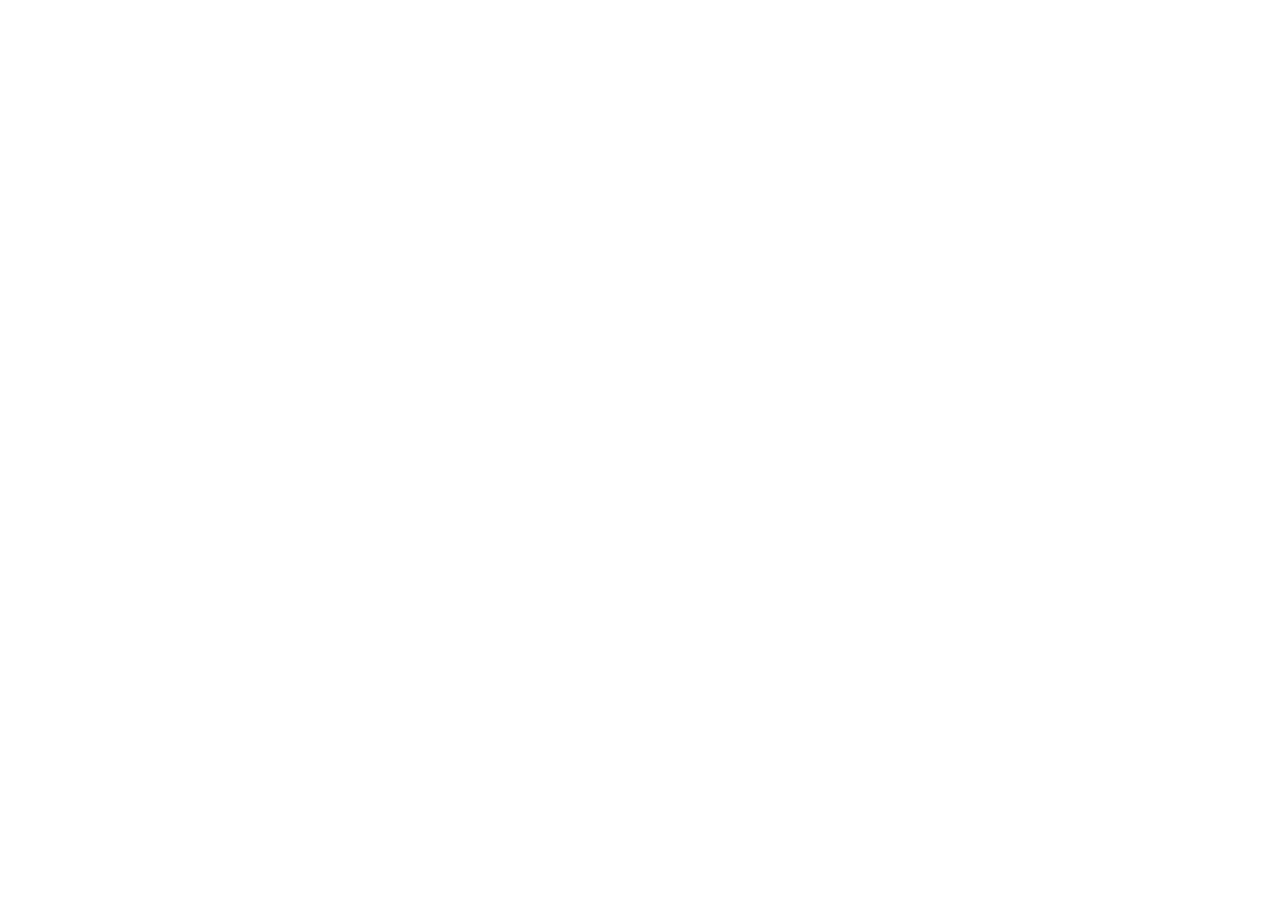
==== commit 9b979a19: "Fix : portfolio minimaliste using nexte js" ====
--- a/index.html
+++ b/index.html
@@ -1,667 +1,16 @@
-<!DOCTYPE html>
-<html lang="en">
-<head>
-    <meta charset="UTF-8">
-    <meta name="viewport" content="width=device-width, initial-scale=1.0">
-    <title>Manel MORSLI — Full Stack AI Engineer &amp; Product Owner</title>
-    <meta name="description" content="Manel MORSLI — Full Stack AI Engineer and Product Owner. RAG pipelines, computer vision, NLP, FastAPI, React, Docker, and AI product delivery.">
-    <link rel="preconnect" href="https://fonts.googleapis.com">
-    <link rel="preconnect" href="https://fonts.gstatic.com" crossorigin>
-    <link href="https://fonts.googleapis.com/css2?family=Syne:wght@600;700;800&family=Inter:wght@400;500;600;700&family=JetBrains+Mono:wght@400;500&display=swap" rel="stylesheet">
-    <link rel="stylesheet" href="styles.css">
-    <link rel="stylesheet" href="https://cdnjs.cloudflare.com/ajax/libs/font-awesome/6.5.0/css/all.min.css">
-</head>
-<body>
 
-<!-- ══ NAVIGATION ══ -->
-<nav>
-    <div class="nav-inner">
-        <div class="logo">Manel MORSLI</div>
-        <ul class="nav-links" id="navLinks">
-            <li><a href="#about"      data-en="About"      data-fr="À propos">About</a></li>
-            <li><a href="#skills"     data-en="Skills"     data-fr="Compétences">Skills</a></li>
-            <li><a href="#projects"   data-en="Projects"   data-fr="Projets">Projects</a></li>
-            <li><a href="#experience" data-en="Experience" data-fr="Expérience">Experience</a></li>
-            <li><a href="#contact"    data-en="Contact"    data-fr="Contact">Contact</a></li>
-            <li>
-                <button class="lang-btn" id="langBtn" onclick="toggleLang()">FR</button>
-            </li>
-        </ul>
-        <button class="hamburger" id="hamburger" onclick="toggleMenu()" aria-label="Menu">
-            <span></span><span></span><span></span>
-        </button>
-    </div>
-</nav>
+  <!DOCTYPE html>
+  <html lang="en">
+    <head>
+      <meta charset="UTF-8" />
+      <meta name="viewport" content="width=device-width, initial-scale=1.0" />
+      <title>Manel Morsli — AI Engineer</title>
+      <style>html, body { height: 100%; margin: 0; } #root { height: 100%; }</style>
+    </head>
 
-<!-- ══ HERO ══ -->
-<section class="hero" id="home">
-    <div class="hero-body">
-
-        <!-- Left column: text -->
-        <div class="hero-text">
-            <div class="badge">
-                <span class="badge-dot"></span>
-                <span data-en="Available for opportunities" data-fr="Disponible pour opportunités">Available for opportunities</span>
-            </div>
-
-            <h1>Manel <span class="name-bold">MORSLI</span></h1>
-
-            <p class="hero-role"
-               data-en="Full Stack AI Engineer &amp; Product Owner"
-               data-fr="Ingénieure IA Full Stack &amp; Product Owner">
-                Full Stack AI Engineer &amp; Product Owner
-            </p>
-            <div class="role-line"></div>
-
-            <p class="hero-desc"
-               data-en="End-to-end AI product delivery — from functional specs and system architecture to production RAG pipelines, computer vision, and admin dashboards. Turning ideas into working intelligent systems."
-               data-fr="Livraison de produits IA de bout en bout — des spécifications fonctionnelles et l'architecture système jusqu'aux pipelines RAG en production, vision par ordinateur et tableaux de bord admin.">
-                End-to-end AI product delivery — from functional specs and system architecture to production RAG pipelines, computer vision, and admin dashboards. Turning ideas into working intelligent systems.
-            </p>
-
-            <div class="hero-ctas">
-                <a href="#contact" class="btn btn-primary">
-                    <span data-en="Get In Touch" data-fr="Me Contacter">Get In Touch</span>
-                    <i class="fas fa-arrow-right"></i>
-                </a>
-                <a href="Manel_MORSLI_CV_en.pdf" download class="btn btn-outline">
-                    <i class="fas fa-download"></i> CV <span class="cv-lang-badge">EN</span>
-                </a>
-                <a href="Manel_MORSLI_CV_fr.pdf" download class="btn btn-outline">
-                    <i class="fas fa-download"></i> CV <span class="cv-lang-badge">FR</span>
-                </a>
-            </div>
-
-            <div class="socials">
-                <a href="https://www.linkedin.com/in/manel-morsli"              target="_blank" rel="noopener" title="LinkedIn"><i class="fab fa-linkedin"></i></a>
-                <a href="https://github.com/manelmorsli"                         target="_blank" rel="noopener" title="GitHub"><i class="fab fa-github"></i></a>
-                <a href="mailto:manelmorsli@hotmail.com"                         title="Email"><i class="fas fa-envelope"></i></a>
-                <a href="https://www.instagram.com/manelmorsli2025/"             target="_blank" rel="noopener" title="Instagram"><i class="fab fa-instagram"></i></a>
-                <a href="https://www.facebook.com/profile.php?id=61581943311243" target="_blank" rel="noopener" title="Facebook"><i class="fab fa-facebook"></i></a>
-                <a href="https://x.com/ManelMorsli"                             target="_blank" rel="noopener" title="X"><i class="fab fa-x-twitter"></i></a>
-                <a href="https://discord.com/users/manel_03018"                 target="_blank" rel="noopener" title="Discord"><i class="fab fa-discord"></i></a>
-            </div>
-        </div>
-
-        <!-- Right column: professional avatar card -->
-        <div class="hero-visual">
-            <div class="avatar-card">
-                <div class="avatar-photo">
-                    <i class="fas fa-user-tie"></i>
-                </div>
-                <div class="avatar-meta">
-                    <span class="avatar-name">Manel MORSLI</span>
-                    <span class="avatar-pos" data-en="Full Stack AI Engineer" data-fr="Ingénieure IA Full Stack">Full Stack AI Engineer</span>
-                </div>
-            </div>
-        </div>
-    </div>
-
-    <!-- Stats bar — full-width row below the two-column hero -->
-    <div class="stats-bar">
-        <div class="stat-item">
-            <span class="stat-num">6+</span>
-            <span class="stat-lbl" data-en="Major Projects" data-fr="Projets Majeurs">Major Projects</span>
-        </div>
-        <div class="stat-item">
-            <span class="stat-num">3+</span>
-            <span class="stat-lbl" data-en="Years in AI/ML" data-fr="Ans en IA/ML">Years in AI/ML</span>
-        </div>
-        <div class="stat-item">
-            <span class="stat-num">4</span>
-            <span class="stat-lbl" data-en="Languages Spoken" data-fr="Langues Parlées">Languages Spoken</span>
-        </div>
-        <div class="stat-item">
-            <span class="stat-num">30+</span>
-            <span class="stat-lbl" data-en="Technologies" data-fr="Technologies">Technologies</span>
-        </div>
-    </div>
-</section>
-
-<!-- ══ ABOUT ══ -->
-<section class="section alt" id="about">
-    <div class="section-inner">
-        <span class="s-eyebrow reveal" data-en="01 — Who I Am" data-fr="01 — Qui Suis-Je">01 — Who I Am</span>
-        <h2 class="s-title reveal"><span data-en="About Me" data-fr="À Propos">About Me</span></h2>
-        <div class="s-rule reveal"></div>
-
-        <div class="about-grid">
-            <!-- Bio + traits -->
-            <div class="reveal">
-                <div class="about-text">
-                    <p data-en="Full Stack AI Engineer and Product Owner with end-to-end experience delivering intelligent platforms — from writing functional specifications and designing system architecture, to building production backends, admin dashboards, and public-facing AI widgets."
-                       data-fr="Ingénieure IA Full Stack et Product Owner avec une expérience de bout en bout dans la livraison de plateformes intelligentes — de la rédaction des spécifications fonctionnelles et la conception de l'architecture système, jusqu'au développement des backends de production, tableaux de bord admin et widgets IA.">
-                        Full Stack AI Engineer and Product Owner with end-to-end experience delivering intelligent platforms — from writing functional specifications and designing system architecture, to building production backends, admin dashboards, and public-facing AI widgets.
-                    </p>
-                    <p data-en="Skilled at bridging the gap between technical development and product strategy: planning roadmaps, producing release notes, and driving features from concept to deployment. Passionate about RAG pipelines, knowledge-based systems, object detection, and scalable AI platforms."
-                       data-fr="Spécialisée dans le lien entre développement technique et stratégie produit : planification des roadmaps, rédaction des notes de version, et pilotage des fonctionnalités du concept au déploiement. Passionnée par les pipelines RAG, systèmes à base de connaissances, détection d'objets et plateformes IA évolutives.">
-                        Skilled at bridging the gap between technical development and product strategy: planning roadmaps, producing release notes, and driving features from concept to deployment. Passionate about RAG pipelines, knowledge-based systems, object detection, and scalable AI platforms.
-                    </p>
-                    <p data-en="Currently seeking a mentorship relationship with an experienced AI project manager or technical lead — with the goal of contributing to high-impact, research-driven AI initiatives at an international level."
-                       data-fr="Actuellement à la recherche d'un mentorat avec un chef de projet IA expérimenté ou un lead technique — avec l'objectif de contribuer à des initiatives IA à fort impact au niveau international.">
-                        Currently seeking a mentorship relationship with an experienced AI project manager or technical lead — with the goal of contributing to high-impact, research-driven AI initiatives at an international level.
-                    </p>
-                </div>
-                <div class="traits">
-                    <div class="trait"><i class="fas fa-brain"></i>    <span data-en="Analytical Thinker" data-fr="Pensée Analytique">Analytical Thinker</span></div>
-                    <div class="trait"><i class="fas fa-box"></i>       <span data-en="Product Owner"      data-fr="Product Owner">Product Owner</span></div>
-                    <div class="trait"><i class="fas fa-lightbulb"></i> <span data-en="Creative Solver"    data-fr="Résolution Créative">Creative Solver</span></div>
-                    <div class="trait"><i class="fas fa-users"></i>     <span data-en="Team Leader"        data-fr="Leader d'Équipe">Team Leader</span></div>
-                </div>
-            </div>
-
-            <!-- Info card -->
-            <div class="reveal">
-                <div class="info-card">
-                    <div class="info-card-title" data-en="Quick Info" data-fr="Infos Rapides">Quick Info</div>
-
-                    <div class="info-row">
-                        <i class="fas fa-envelope"></i>
-                        <div class="info-row-content">
-                            <label data-en="Email" data-fr="Email">Email</label>
-                            <a href="mailto:manelmorsli@hotmail.com">manelmorsli@hotmail.com</a>
-                        </div>
-                    </div>
-                    <div class="info-row">
-                        <i class="fas fa-phone"></i>
-                        <div class="info-row-content">
-                            <label data-en="Phone" data-fr="Téléphone">Phone</label>
-                            <a href="tel:+213659727123">+213 659 727 123</a>
-                        </div>
-                    </div>
-                    <div class="info-row">
-                        <i class="fas fa-map-marker-alt"></i>
-                        <div class="info-row-content">
-                            <label data-en="Location" data-fr="Localisation">Location</label>
-                            <span>Algiers, Algeria</span>
-                        </div>
-                    </div>
-                    <div class="info-row">
-                        <i class="fas fa-graduation-cap"></i>
-                        <div class="info-row-content">
-                            <label data-en="Education" data-fr="Formation">Education</label>
-                            <span data-en="Master's — Intelligent Computer Systems, UMMTO"
-                                  data-fr="Master — Systèmes Informatiques Intelligents, UMMTO">
-                                Master's — Intelligent Computer Systems, UMMTO
-                            </span>
-                        </div>
-                    </div>
-                    <div class="info-row">
-                        <i class="fas fa-car"></i>
-                        <div class="info-row-content">
-                            <label data-en="Driving License" data-fr="Permis de Conduire">Driving License</label>
-                            <span data-en="Category B" data-fr="Catégorie B">Category B</span>
-                        </div>
-                    </div>
-                    <div class="info-row">
-                        <i class="fas fa-language"></i>
-                        <div class="info-row-content">
-                            <label data-en="Languages" data-fr="Langues">Languages</label>
-                            <div class="lang-pills">
-                                <span class="lang-pill" data-en="Tamazight (Native)" data-fr="Tamazight (Natif)">Tamazight (Native)</span>
-                                <span class="lang-pill" data-en="Arabic (Fluent)"    data-fr="Arabe (Courant)">Arabic (Fluent)</span>
-                                <span class="lang-pill" data-en="French (Pro)"       data-fr="Français (Pro)">French (Pro)</span>
-                                <span class="lang-pill" data-en="English (Pro)"      data-fr="Anglais (Pro)">English (Pro)</span>
-                            </div>
-                        </div>
-                    </div>
-                </div>
-            </div>
-        </div>
-    </div>
-</section>
-
-<!-- ══ SKILLS ══ -->
-<section class="section" id="skills">
-    <div class="section-inner">
-        <span class="s-eyebrow reveal" data-en="02 — Expertise" data-fr="02 — Expertise">02 — Expertise</span>
-        <h2 class="s-title reveal"><span data-en="Technical Skills" data-fr="Compétences Techniques">Technical Skills</span></h2>
-        <div class="s-rule reveal"></div>
-
-        <div class="skills-grid">
-            <div class="skill-card reveal">
-                <div class="skill-head">
-                    <div class="skill-icon" style="background:#0044D4"><i class="fas fa-code"></i></div>
-                    <h3 data-en="Programming Languages" data-fr="Langages de Programmation">Programming Languages</h3>
-                </div>
-                <div class="skill-divider"></div>
-                <div class="tags">
-                    <span class="tag">Python</span><span class="tag">C / C++</span>
-                    <span class="tag">JavaScript</span><span class="tag">TypeScript</span>
-                    <span class="tag">MATLAB</span><span class="tag">PHP</span>
-                    <span class="tag">SQL</span><span class="tag">YAML</span>
-                    <span class="tag">HTML / CSS</span><span class="tag">LaTeX</span>
-                </div>
-            </div>
-
-            <div class="skill-card reveal">
-                <div class="skill-head">
-                    <div class="skill-icon" style="background:#C9501A"><i class="fas fa-robot"></i></div>
-                    <h3 data-en="AI / ML / NLP" data-fr="IA / ML / NLP">AI / ML / NLP</h3>
-                </div>
-                <div class="skill-divider"></div>
-                <div class="tags">
-                    <span class="tag">PyTorch</span><span class="tag">TensorFlow</span>
-                    <span class="tag">Scikit-learn</span><span class="tag">HuggingFace</span>
-                    <span class="tag">LangChain</span><span class="tag">LlamaIndex</span>
-                    <span class="tag">YOLO v8/v11</span><span class="tag">SAM</span>
-                    <span class="tag">Generative AI</span><span class="tag">Prompt Engineering</span>
-                </div>
-            </div>
-
-            <div class="skill-card reveal">
-                <div class="skill-head">
-                    <div class="skill-icon" style="background:#0891B2"><i class="fas fa-server"></i></div>
-                    <h3 data-en="Backend &amp; APIs" data-fr="Backend &amp; APIs">Backend &amp; APIs</h3>
-                </div>
-                <div class="skill-divider"></div>
-                <div class="tags">
-                    <span class="tag">FastAPI</span><span class="tag">SQLAlchemy</span>
-                    <span class="tag">Alembic</span><span class="tag">Pydantic</span>
-                    <span class="tag">JWT / OAuth2</span><span class="tag">Taskiq</span>
-                    <span class="tag">asyncpg</span><span class="tag">REST APIs</span>
-                </div>
-            </div>
-
-            <div class="skill-card reveal">
-                <div class="skill-head">
-                    <div class="skill-icon" style="background:#6D28D9"><i class="fas fa-database"></i></div>
-                    <h3 data-en="Databases &amp; Storage" data-fr="Bases de Données &amp; Stockage">Databases &amp; Storage</h3>
-                </div>
-                <div class="skill-divider"></div>
-                <div class="tags">
-                    <span class="tag">PostgreSQL</span><span class="tag">pgvector</span>
-                    <span class="tag">Redis</span><span class="tag">SeaweedFS</span>
-                    <span class="tag">InfluxDB</span><span class="tag">MySQL</span>
-                    <span class="tag">Vector DBs</span>
-                </div>
-            </div>
-
-            <div class="skill-card reveal">
-                <div class="skill-head">
-                    <div class="skill-icon" style="background:#1B7A45"><i class="fab fa-react"></i></div>
-                    <h3 data-en="Frontend" data-fr="Frontend">Frontend</h3>
-                </div>
-                <div class="skill-divider"></div>
-                <div class="tags">
-                    <span class="tag">React</span><span class="tag">Next.js</span>
-                    <span class="tag">Vite</span><span class="tag">Tailwind CSS</span>
-                    <span class="tag">HTML5 / CSS3</span>
-                </div>
-            </div>
-
-            <div class="skill-card reveal">
-                <div class="skill-head">
-                    <div class="skill-icon" style="background:#0044D4"><i class="fab fa-docker"></i></div>
-                    <h3 data-en="DevOps &amp; Cloud" data-fr="DevOps &amp; Cloud">DevOps &amp; Cloud</h3>
-                </div>
-                <div class="skill-divider"></div>
-                <div class="tags">
-                    <span class="tag">Docker</span><span class="tag">Docker Compose</span>
-                    <span class="tag">Git / GitHub</span><span class="tag">CI/CD</span>
-                    <span class="tag">Linux</span><span class="tag">Datacenter Ops</span>
-                </div>
-            </div>
-
-            <div class="skill-card reveal">
-                <div class="skill-head">
-                    <div class="skill-icon" style="background:#D97706"><i class="fas fa-eye"></i></div>
-                    <h3 data-en="Computer Vision" data-fr="Vision par Ordinateur">Computer Vision</h3>
-                </div>
-                <div class="skill-divider"></div>
-                <div class="tags">
-                    <span class="tag">Object Detection</span><span class="tag">Segmentation</span>
-                    <span class="tag">Roboflow</span><span class="tag">OpenCV</span>
-                    <span class="tag">Data Annotation</span>
-                </div>
-            </div>
-
-            <div class="skill-card reveal">
-                <div class="skill-head">
-                    <div class="skill-icon" style="background:#C9501A"><i class="fas fa-chart-line"></i></div>
-                    <h3 data-en="Product &amp; Project Mgmt" data-fr="Gestion Produit &amp; Projet">Product &amp; Project Mgmt</h3>
-                </div>
-                <div class="skill-divider"></div>
-                <div class="tags">
-                    <span class="tag">Product Ownership</span><span class="tag">Agile / Scrum</span>
-                    <span class="tag">Roadmap Planning</span><span class="tag">Functional Specs</span>
-                    <span class="tag">Release Notes</span><span class="tag">User Stories</span>
-                </div>
-            </div>
-        </div>
-    </div>
-</section>
-
-<!-- ══ PROJECTS ══ -->
-<section class="section alt" id="projects">
-    <div class="section-inner">
-        <span class="s-eyebrow reveal" data-en="03 — Work" data-fr="03 — Travaux">03 — Work</span>
-        <h2 class="s-title reveal"><span data-en="Featured Projects" data-fr="Projets Phares">Featured Projects</span></h2>
-        <div class="s-rule reveal"></div>
-
-        <div class="projects-grid">
-
-            <div class="project-card reveal">
-                <div class="project-meta">
-                    <span class="project-icon">🧠</span>
-                    <div style="display:flex;flex-direction:column;align-items:flex-end;gap:.3rem">
-                        <span class="current-badge">
-                            <i class="fas fa-circle" style="font-size:.45rem"></i>
-                            <span data-en="Current" data-fr="En cours">Current</span>
-                        </span>
-                        <span class="project-year">2025 →</span>
-                    </div>
-                </div>
-                <h3 data-en="AI-Powered Multi-Tenant RAG Platform"
-                    data-fr="Plateforme RAG Multi-Tenant propulsée par l'IA">
-                    AI-Powered Multi-Tenant RAG Platform
-                </h3>
-                <p data-en="Production-grade RAG platform with multi-tenant data isolation, conversational AI, semantic search, and embeddable chat widget. Next.js admin dashboard, FastAPI backend, Ollama local LLMs, pgvector, Redis workers, SeaweedFS storage — one-command Docker Compose deployment."
-                   data-fr="Plateforme RAG de niveau production avec isolation des données multi-tenant, IA conversationnelle, recherche sémantique et widget de chat embarquable. Tableau de bord admin Next.js, backend FastAPI, LLMs locaux Ollama, pgvector, workers Redis, stockage SeaweedFS.">
-                    Production-grade RAG platform with multi-tenant data isolation, conversational AI, semantic search, and embeddable chat widget. Next.js admin dashboard, FastAPI backend, Ollama local LLMs, pgvector, Redis workers, SeaweedFS storage.
-                </p>
-                <div class="ptags">
-                    <span class="ptag">FastAPI</span><span class="ptag">RAG</span><span class="ptag">pgvector</span>
-                    <span class="ptag">React</span><span class="ptag">Next.js</span><span class="ptag">Docker</span>
-                    <span class="ptag">LangChain</span><span class="ptag">Ollama</span>
-                </div>
-            </div>
-
-            <div class="project-card reveal">
-                <div class="project-meta">
-                    <span class="project-icon">🎗️</span>
-                    <span class="project-year">2024–2025</span>
-                </div>
-                <h3 data-en="Breast Cancer Early Diagnosis System"
-                    data-fr="Système de Diagnostic Précoce du Cancer du Sein">
-                    Breast Cancer Early Diagnosis System
-                </h3>
-                <p data-en="Master's thesis: AI diagnostic pipeline combining Traditional Chinese Medicine tongue analysis with computer vision for early breast cancer detection. Full pipeline from annotation to inference API."
-                   data-fr="Thèse de Master : pipeline IA combinant l'analyse de la langue TCM avec la vision par ordinateur pour la détection précoce du cancer du sein. Pipeline complet de l'annotation à l'API d'inférence.">
-                    Master's thesis: AI diagnostic pipeline combining Traditional Chinese Medicine tongue analysis with computer vision for early breast cancer detection. Full pipeline from annotation to inference API.
-                </p>
-                <div class="ptags">
-                    <span class="ptag">YOLO v8</span><span class="ptag">SAM</span>
-                    <span class="ptag">Roboflow</span><span class="ptag">Generative AI</span>
-                    <span class="ptag">Computer Vision</span>
-                </div>
-            </div>
-
-            <div class="project-card reveal">
-                <div class="project-meta">
-                    <span class="project-icon">🤖</span>
-                    <span class="project-year">2023</span>
-                </div>
-                <h3 data-en="University Chatbot — Student FAQ System"
-                    data-fr="Chatbot Universitaire — FAQ Étudiants">
-                    University Chatbot — Student FAQ System
-                </h3>
-                <p data-en="NLP chatbot for UMMTO student FAQ automation using fine-tuned GPT and T5 models. Intent classification, retrieval-based answering, and fallback generation."
-                   data-fr="Chatbot NLP pour l'automatisation des FAQ étudiants de l'UMMTO avec des modèles GPT et T5 fine-tunés. Classification d'intention, réponses par récupération et génération de secours.">
-                    NLP chatbot for UMMTO student FAQ automation using fine-tuned GPT and T5 models. Intent classification, retrieval-based answering, and fallback generation.
-                </p>
-                <div class="ptags">
-                    <span class="ptag">NLP</span><span class="ptag">GPT</span><span class="ptag">T5</span>
-                    <span class="ptag">Transformers</span><span class="ptag">HuggingFace</span>
-                </div>
-            </div>
-
-            <div class="project-card reveal">
-                <div class="project-meta">
-                    <span class="project-icon">🌿</span>
-                    <span class="project-year">2022</span>
-                </div>
-                <h3 data-en="Smart Greenhouse IoT System"
-                    data-fr="Système IoT Serre Intelligente">
-                    Smart Greenhouse IoT System
-                </h3>
-                <p data-en="Sensor-driven greenhouse monitoring with Arduino, Node-RED, InfluxDB, OpenWeatherMap API, and Grafana dashboards for real-time alerts and visualization."
-                   data-fr="Surveillance de serre pilotée par capteurs avec Arduino, Node-RED, InfluxDB, API OpenWeatherMap et tableaux de bord Grafana pour alertes en temps réel.">
-                    Sensor-driven greenhouse monitoring with Arduino, Node-RED, InfluxDB, OpenWeatherMap API, and Grafana dashboards for real-time alerts and visualization.
-                </p>
-                <div class="ptags">
-                    <span class="ptag">IoT</span><span class="ptag">Arduino</span>
-                    <span class="ptag">Node-RED</span><span class="ptag">InfluxDB</span>
-                    <span class="ptag">Grafana</span>
-                </div>
-            </div>
-
-            <div class="project-card reveal">
-                <div class="project-meta">
-                    <span class="project-icon">👗</span>
-                    <span class="project-year">2023</span>
-                </div>
-                <h3 data-en="Fashion Industry Ontology"
-                    data-fr="Ontologie Industrie de la Mode">
-                    Fashion Industry Ontology
-                </h3>
-                <p data-en="Interactive semantic-web ontology for the fashion industry using Protégé, OWL, RDF/RDFS with class hierarchies and SPARQL query interfaces."
-                   data-fr="Ontologie web sémantique interactive pour l'industrie de la mode avec Protégé, OWL, RDF/RDFS, hiérarchies de classes et interfaces SPARQL.">
-                    Interactive semantic-web ontology for the fashion industry using Protégé, OWL, RDF/RDFS with class hierarchies and SPARQL query interfaces.
-                </p>
-                <div class="ptags">
-                    <span class="ptag">Protégé</span><span class="ptag">OWL</span>
-                    <span class="ptag">RDF</span><span class="ptag">SPARQL</span>
-                </div>
-            </div>
-
-            <div class="project-card reveal">
-                <div class="project-meta">
-                    <span class="project-icon">🦷</span>
-                    <span class="project-year">2021–2022</span>
-                </div>
-                <h3 data-en="DentalPlan Web Application"
-                    data-fr="Application Web DentalPlan">
-                    DentalPlan Web Application
-                </h3>
-                <p data-en="Team lead — full dental appointment booking platform with patient management, database design, and full-stack delivery."
-                   data-fr="Chef d'équipe — plateforme complète de prise de rendez-vous dentaires avec gestion des patients, conception de base de données et livraison full-stack.">
-                    Team lead — full dental appointment booking platform with patient management, database design, and full-stack delivery.
-                </p>
-                <div class="ptags">
-                    <span class="ptag">PHP</span><span class="ptag">MySQL</span>
-                    <span class="ptag">HTML/CSS</span><span class="ptag">JavaScript</span>
-                    <span class="ptag">Team Lead</span>
-                </div>
-            </div>
-
-        </div>
-    </div>
-</section>
-
-<!-- ══ EXPERIENCE & EDUCATION ══ -->
-<section class="section" id="experience">
-    <div class="section-inner">
-        <span class="s-eyebrow reveal" data-en="04 — Background" data-fr="04 — Parcours">04 — Background</span>
-        <h2 class="s-title reveal"><span data-en="Experience &amp; Education" data-fr="Expérience &amp; Formation">Experience &amp; Education</span></h2>
-        <div class="s-rule reveal"></div>
-
-        <div class="exp-grid">
-
-            <!-- Professional Experience -->
-            <div class="reveal">
-                <div class="exp-label" data-en="Professional Experience" data-fr="Expérience Professionnelle">Professional Experience</div>
-                <div class="timeline">
-
-                    <div class="tl-item">
-                        <div class="tl-date" data-en="Dec 2025 — Present" data-fr="Déc 2025 — Présent">Dec 2025 — Present</div>
-                        <div class="tl-title" data-en="Full Stack AI Engineer &amp; Product Owner" data-fr="Ingénieure IA Full Stack &amp; Product Owner">Full Stack AI Engineer &amp; Product Owner</div>
-                        <div class="tl-org"  data-en="High Commission of Digitalization, Algeria" data-fr="Haut-Commissariat à la Numérisation, Algérie">High Commission of Digitalization, Algeria</div>
-                        <div class="tl-desc">
-                            <ul>
-                                <li data-en="Wrote full functional &amp; technical specs; defined system architecture; authored all release notes" data-fr="Rédigé les spécifications fonctionnelles &amp; techniques complètes; défini l'architecture; rédigé toutes les notes de version">Wrote full functional &amp; technical specs; defined system architecture</li>
-                                <li data-en="Designed &amp; developed Next.js admin dashboard for knowledge base management" data-fr="Conçu et développé le tableau de bord admin Next.js pour la gestion de la base de connaissances">Designed &amp; developed Next.js admin dashboard</li>
-                                <li data-en="Built embeddable public chat widget backed by FastAPI RAG + Ollama" data-fr="Construit le widget de chat public embarquable propulsé par FastAPI RAG + Ollama">Built embeddable chat widget (FastAPI RAG + Ollama)</li>
-                                <li data-en="Product Owner: backlog management, acceptance criteria, milestone planning" data-fr="Product Owner : gestion du backlog, critères d'acceptation, planification des jalons">Product Owner: backlog, acceptance criteria, milestones</li>
-                            </ul>
-                        </div>
-                    </div>
-
-                    <div class="tl-item">
-                        <div class="tl-date" data-en="Jan 2025 — May 2025" data-fr="Jan 2025 — Mai 2025">Jan 2025 — May 2025</div>
-                        <div class="tl-title" data-en="Computer Science Teacher" data-fr="Professeure d'Informatique">Computer Science Teacher</div>
-                        <div class="tl-org"  data-en="Middle School, Algeria" data-fr="Collège, Algérie">Middle School, Algeria</div>
-                        <div class="tl-desc" data-en="Delivered CS curriculum; developed communication, classroom management, and lesson-planning skills." data-fr="Dispensé le programme informatique ; développé des compétences en communication, gestion de classe et planification de cours.">Delivered CS curriculum; developed communication, classroom management, and lesson-planning skills.</div>
-                    </div>
-
-                    <div class="tl-item">
-                        <div class="tl-date" data-en="Dec 2024" data-fr="Déc 2024">Dec 2024</div>
-                        <div class="tl-title" data-en="IT &amp; Telecom Intern" data-fr="Stagiaire IT &amp; Télécom">IT &amp; Telecom Intern</div>
-                        <div class="tl-org">Banque d'Extérieure d'Algérie (BEA)</div>
-                        <div class="tl-desc" data-en="IT project management division and telecom division (datacenter administration, data transmission)." data-fr="Division gestion de projets IT et division télécom (administration datacenter, transmission de données).">IT project management and telecom division (datacenter administration).</div>
-                    </div>
-
-                    <div class="tl-item">
-                        <div class="tl-date" data-en="Jul — Aug 2024" data-fr="Juil — Août 2024">Jul — Aug 2024</div>
-                        <div class="tl-title" data-en="IT Intern" data-fr="Stagiaire IT">IT Intern</div>
-                        <div class="tl-org"  data-en="Sonatrach — Hassi Messaoud DP" data-fr="Sonatrach — Hassi Messaoud DP">Sonatrach — Hassi Messaoud DP</div>
-                        <div class="tl-desc" data-en="IT departments, database management, networking &amp; security, datacenter operations." data-fr="Départements IT, gestion de bases de données, réseaux &amp; sécurité, opérations datacenter.">IT departments, database management, networking &amp; security, datacenter operations.</div>
-                    </div>
-
-                </div>
-            </div>
-
-            <!-- Education -->
-            <div class="reveal">
-                <div class="exp-label" data-en="Education" data-fr="Formation">Education</div>
-                <div class="timeline">
-
-                    <div class="tl-item">
-                        <div class="tl-date">2022 — 2025</div>
-                        <div class="tl-title" data-en="Master's — Intelligent Computer Systems" data-fr="Master — Systèmes Informatiques Intelligents">Master's — Intelligent Computer Systems</div>
-                        <div class="tl-org">UMMTO, Tizi-Ouzou</div>
-                        <div class="tl-desc" data-en="AI · ML · Deep Learning · NLP · Computer Vision · Knowledge Representation" data-fr="IA · ML · Deep Learning · NLP · Vision par Ordinateur · Représentation des Connaissances">AI · ML · Deep Learning · NLP · Computer Vision · Knowledge Representation</div>
-                    </div>
-
-                    <div class="tl-item">
-                        <div class="tl-date">2019 — 2022</div>
-                        <div class="tl-title" data-en="Bachelor's — Computer Systems" data-fr="Licence — Systèmes Informatiques">Bachelor's — Computer Systems</div>
-                        <div class="tl-org">UMMTO, Tizi-Ouzou</div>
-                        <div class="tl-desc" data-en="Algorithms · Databases · Software Engineering · Networks · Systems Programming" data-fr="Algorithmes · Bases de Données · Génie Logiciel · Réseaux · Programmation Système">Algorithms · Databases · Software Engineering · Networks · Systems Programming</div>
-                    </div>
-
-                    <div class="tl-item">
-                        <div class="tl-date">2019</div>
-                        <div class="tl-title" data-en="Baccalaureate — Mathematics" data-fr="Baccalauréat — Mathématiques">Baccalaureate — Mathematics</div>
-                        <div class="tl-org"  data-en="Aghri Mohammed Said High School, Azeffoun" data-fr="Lycée Aghri Mohammed Said, Azeffoun">Aghri Mohammed Said High School, Azeffoun</div>
-                    </div>
-
-                    <div class="tl-item">
-                        <div class="tl-date" data-en="Ongoing" data-fr="En cours">Ongoing</div>
-                        <div class="tl-title" data-en="Self-Directed Learning" data-fr="Formation Autonome">Self-Directed Learning</div>
-                        <div class="tl-org"  data-en="Certificates &amp; Training" data-fr="Certificats &amp; Formations">Certificates &amp; Training</div>
-                        <div class="tl-desc" data-en="Computer Maintenance &amp; Networks · Docker &amp; DevOps · Cloud Computing · Cybersecurity" data-fr="Maintenance Informatique &amp; Réseaux · Docker &amp; DevOps · Cloud Computing · Cybersécurité">Computer Maintenance &amp; Networks · Docker &amp; DevOps · Cloud · Cybersecurity</div>
-                    </div>
-
-                </div>
-            </div>
-
-        </div>
-    </div>
-</section>
-
-<!-- ══ CONTACT ══ -->
-<section class="section alt" id="contact">
-    <div class="section-inner">
-        <span class="s-eyebrow reveal" data-en="05 — Say Hello" data-fr="05 — Dire Bonjour">05 — Say Hello</span>
-        <h2 class="s-title reveal"><span data-en="Get In Touch" data-fr="Me Contacter">Get In Touch</span></h2>
-        <div class="s-rule reveal"></div>
-
-        <div class="contact-grid">
-
-            <!-- Contact info -->
-            <div class="reveal">
-                <p class="contact-intro"
-                   data-en="Whether you have an opportunity, a project idea, or just want to connect — my inbox is always open."
-                   data-fr="Que vous ayez une opportunité, une idée de projet ou que vous souhaitiez simplement vous connecter — ma boîte de réception est toujours ouverte.">
-                    Whether you have an opportunity, a project idea, or just want to connect — my inbox is always open.
-                </p>
-                <div class="contact-items">
-                    <div class="contact-item">
-                        <i class="fas fa-envelope"></i>
-                        <div class="contact-item-text">
-                            <h4 data-en="Email" data-fr="Email">Email</h4>
-                            <a href="mailto:manelmorsli@hotmail.com">manelmorsli@hotmail.com</a>
-                        </div>
-                    </div>
-                    <div class="contact-item">
-                        <i class="fas fa-phone"></i>
-                        <div class="contact-item-text">
-                            <h4 data-en="Phone" data-fr="Téléphone">Phone</h4>
-                            <a href="tel:+213659727123">+213 659 727 123</a>
-                        </div>
-                    </div>
-                    <div class="contact-item">
-                        <i class="fas fa-map-marker-alt"></i>
-                        <div class="contact-item-text">
-                            <h4 data-en="Location" data-fr="Localisation">Location</h4>
-                            <p>Algiers, Algeria</p>
-                        </div>
-                    </div>
-                    <div class="contact-item">
-                        <i class="fab fa-linkedin"></i>
-                        <div class="contact-item-text">
-                            <h4>LinkedIn</h4>
-                            <a href="https://www.linkedin.com/in/manel-morsli" target="_blank" rel="noopener">linkedin.com/in/manel-morsli</a>
-                        </div>
-                    </div>
-                    <div class="contact-item">
-                        <i class="fab fa-github"></i>
-                        <div class="contact-item-text">
-                            <h4>GitHub</h4>
-                            <a href="https://github.com/manelmorsli" target="_blank" rel="noopener">github.com/manelmorsli</a>
-                        </div>
-                    </div>
-                </div>
-            </div>
-
-            <!-- Contact form -->
-            <form class="contact-form reveal" onsubmit="sendMsg(event)">
-                <div class="form-row">
-                    <div class="fg">
-                        <label for="fn" data-en="Name" data-fr="Nom">Name</label>
-                        <input type="text" id="fn" placeholder="Your name" required>
-                    </div>
-                    <div class="fg">
-                        <label for="fe" data-en="Email" data-fr="Email">Email</label>
-                        <input type="email" id="fe" placeholder="your@email.com" required>
-                    </div>
-                </div>
-                <div class="fg">
-                    <label for="fs" data-en="Subject" data-fr="Sujet">Subject</label>
-                    <input type="text" id="fs" placeholder="What's this about?">
-                </div>
-                <div class="fg">
-                    <label for="fm" data-en="Message" data-fr="Message">Message</label>
-                    <textarea id="fm" placeholder="Your message..." required></textarea>
-                </div>
-                <button type="submit" class="btn btn-primary" style="align-self:flex-start">
-                    <span data-en="Send Message" data-fr="Envoyer">Send Message</span>
-                    <i class="fas fa-paper-plane"></i>
-                </button>
-            </form>
-
-        </div>
-    </div>
-</section>
-
-<!-- ══ FOOTER ══ -->
-<footer>
-    <p data-en="© 2026 Manel MORSLI — Built with precision for AI &amp; innovation."
-       data-fr="© 2026 Manel MORSLI — Conçu avec précision pour l'IA et l'innovation.">
-        © 2026 Manel MORSLI — Built with precision for AI &amp; innovation.
-    </p>
-    <div class="socials">
-        <a href="https://www.linkedin.com/in/manel-morsli"              target="_blank" rel="noopener" title="LinkedIn"><i class="fab fa-linkedin"></i></a>
-        <a href="https://github.com/manelmorsli"                         target="_blank" rel="noopener" title="GitHub"><i class="fab fa-github"></i></a>
-        <a href="mailto:manelmorsli@hotmail.com"                         title="Email"><i class="fas fa-envelope"></i></a>
-        <a href="https://www.instagram.com/manelmorsli2025/"             target="_blank" rel="noopener" title="Instagram"><i class="fab fa-instagram"></i></a>
-        <a href="https://www.facebook.com/profile.php?id=61581943311243" target="_blank" rel="noopener" title="Facebook"><i class="fab fa-facebook"></i></a>
-        <a href="https://x.com/ManelMorsli"                             target="_blank" rel="noopener" title="X"><i class="fab fa-x-twitter"></i></a>
-        <a href="https://discord.com/users/manel_03018"                 target="_blank" rel="noopener" title="Discord"><i class="fab fa-discord"></i></a>
-    </div>
-</footer>
-
-<script src="script.js"></script>
-</body>
-</html>
+    <body>
+      <div id="root"></div>
+      <script type="module" src="/src/main.tsx"></script>
+    </body>
+  </html>
+  
